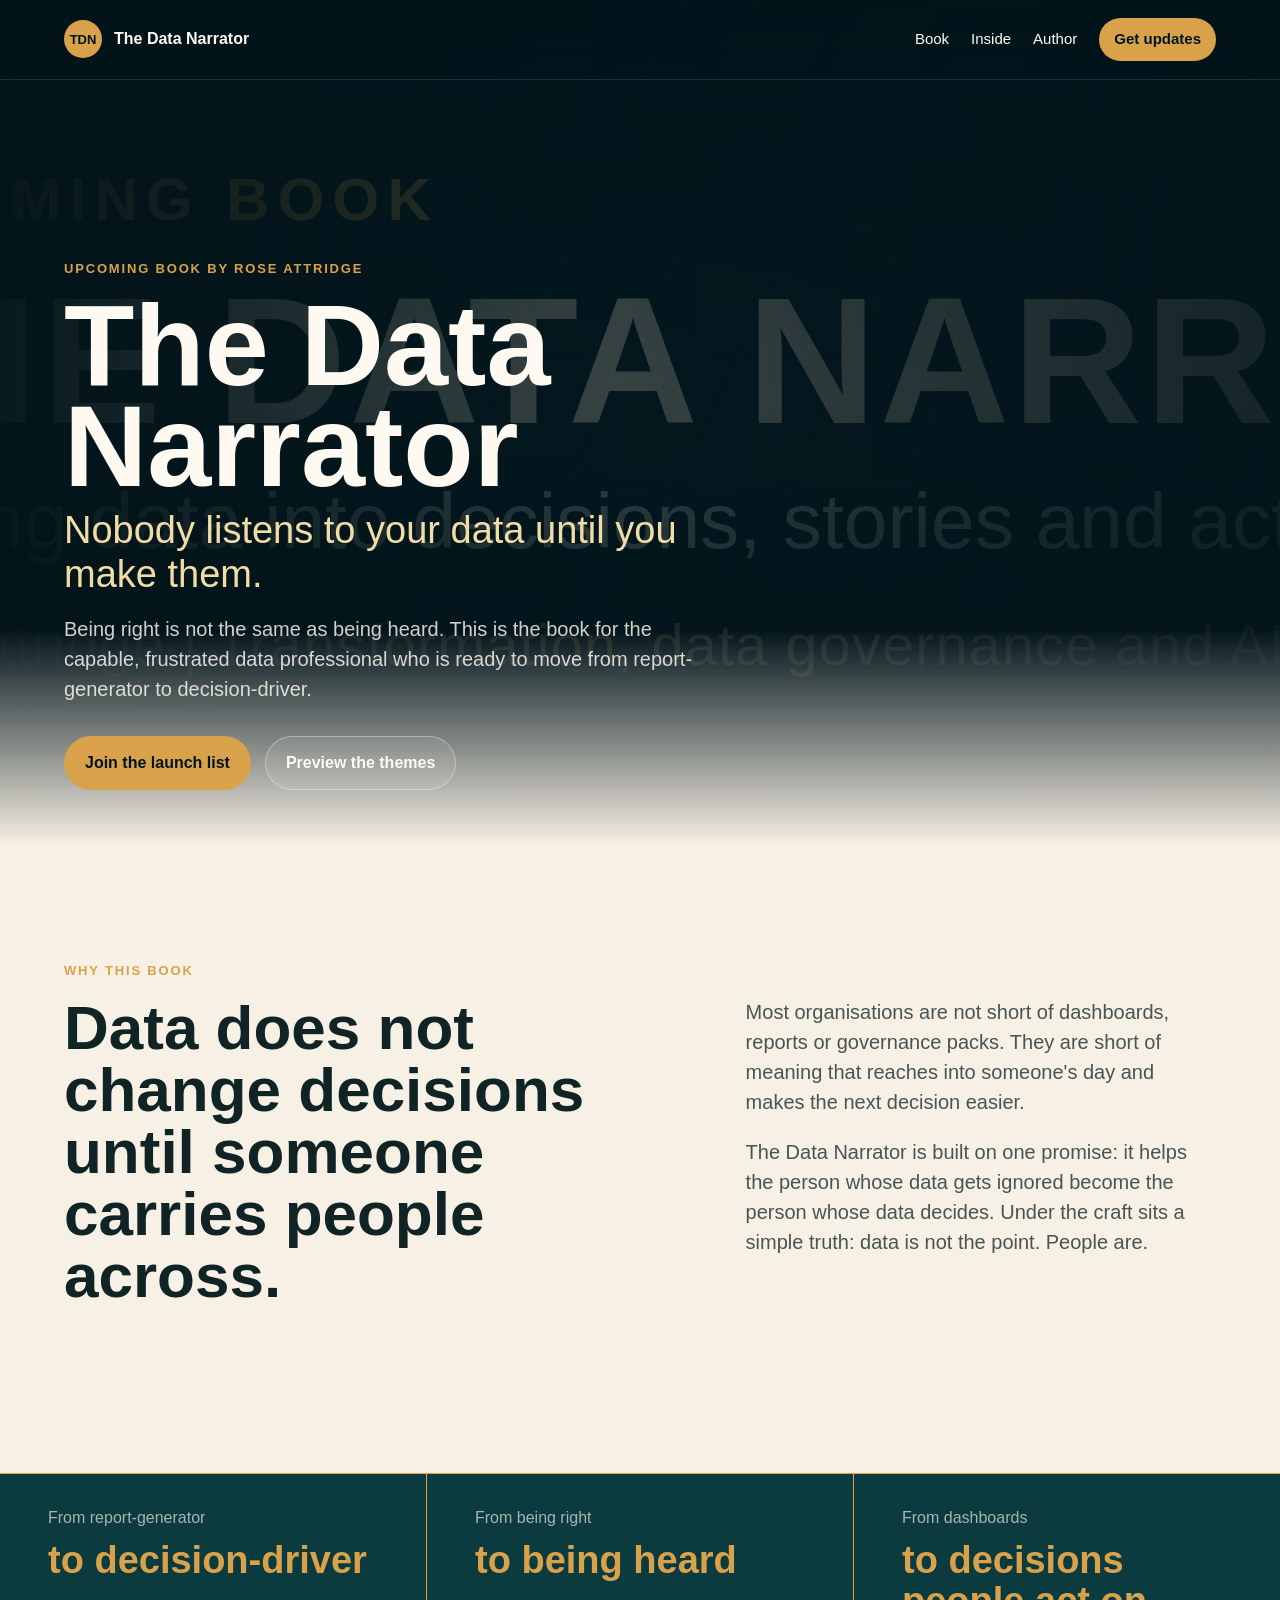
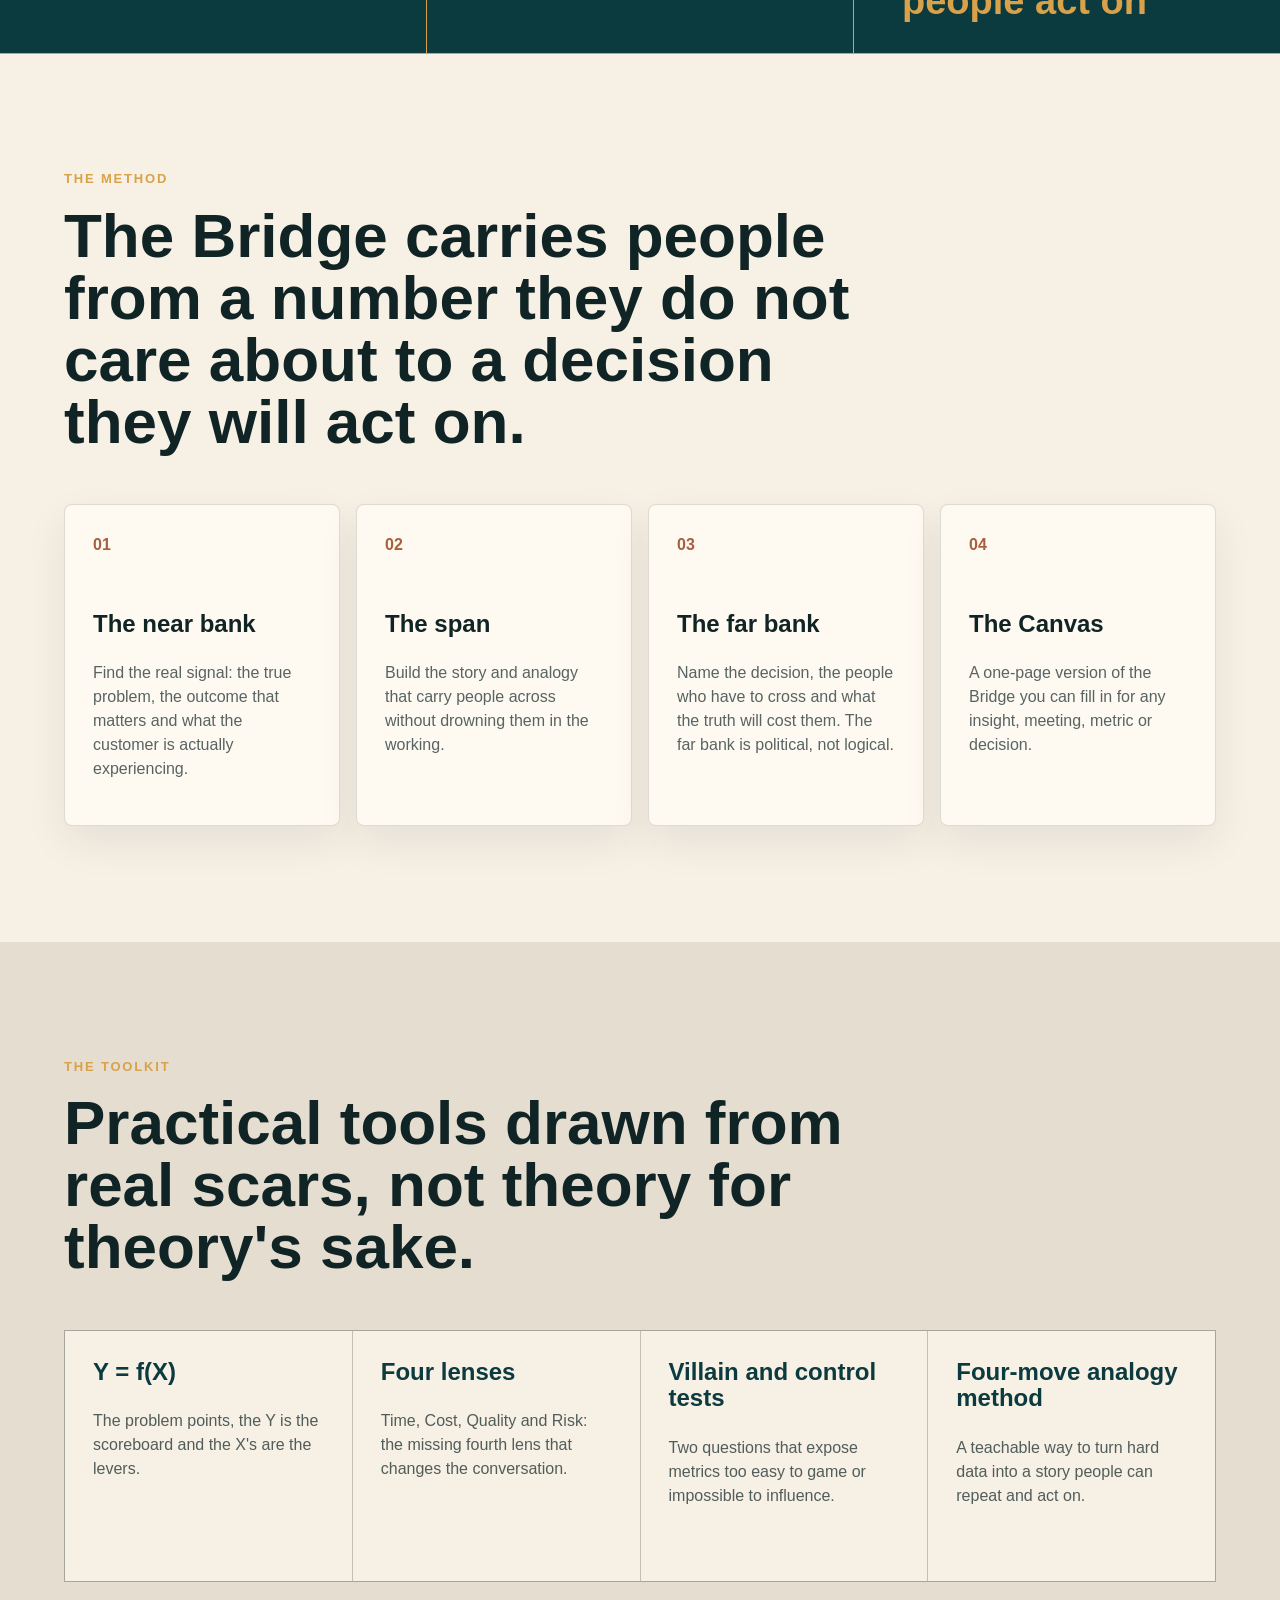
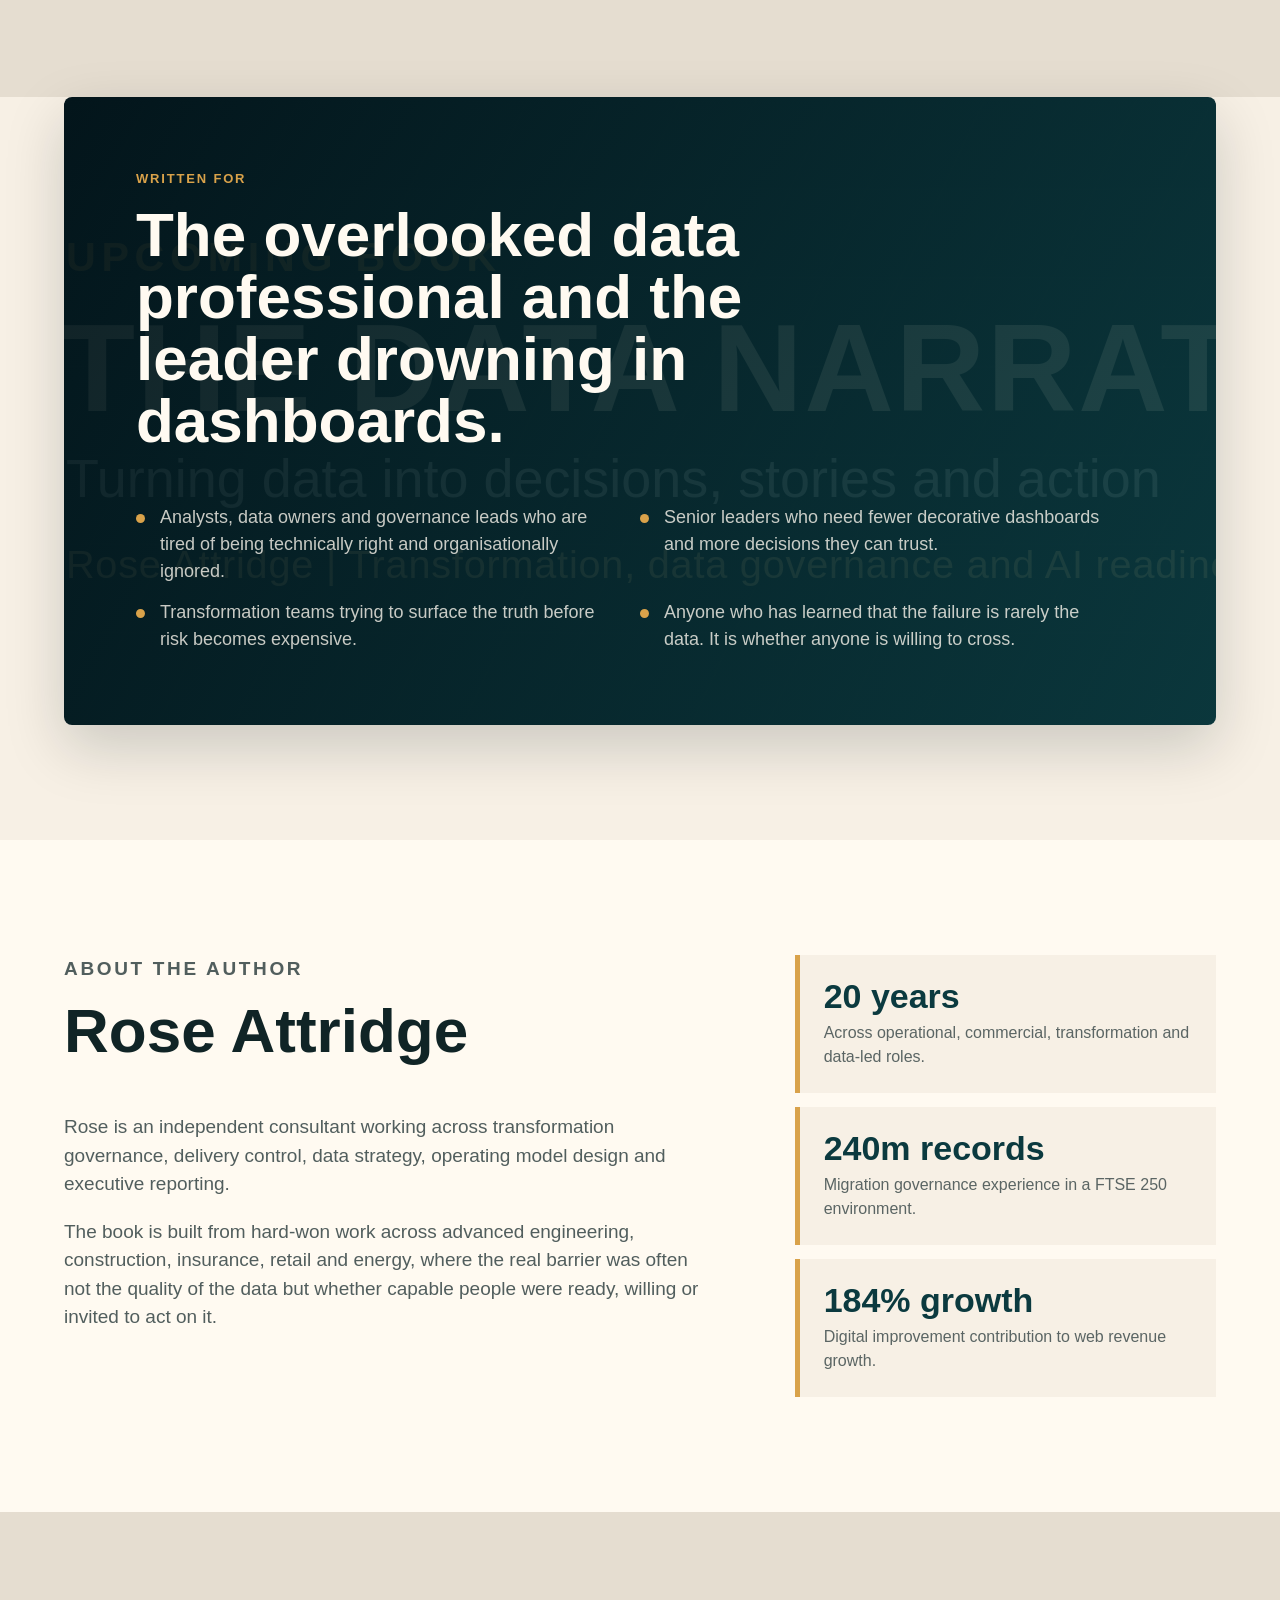
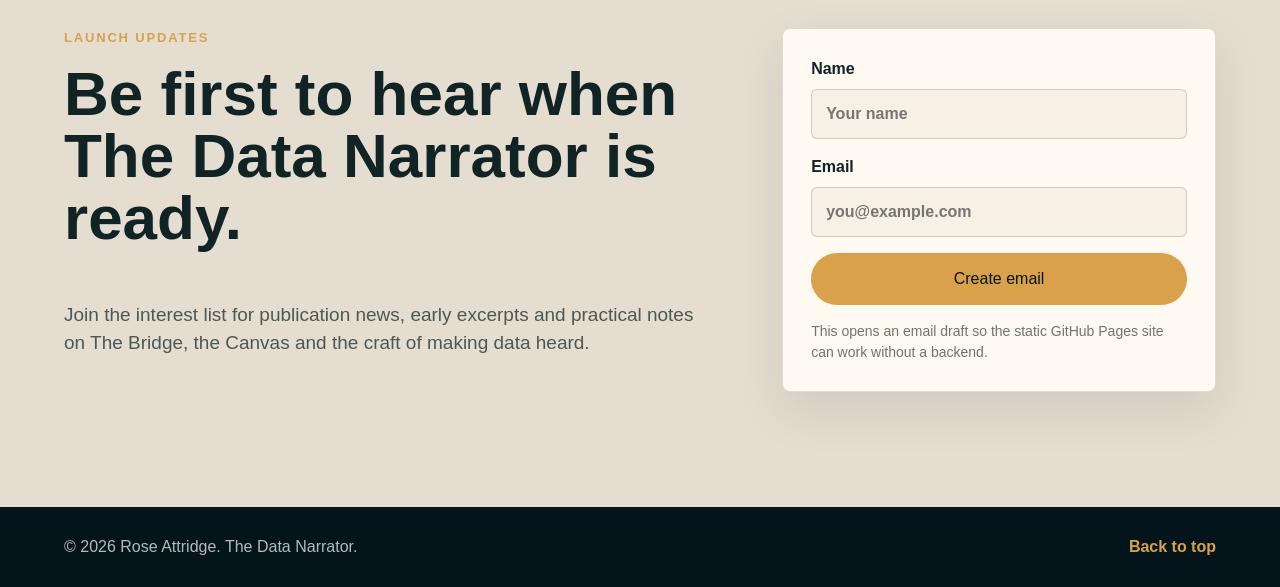
==== index.html @ 35a87490 "Update index.html" ====
<!doctype html>
<html lang="en">
  <head>
    <meta charset="utf-8" />
    <meta name="viewport" content="width=device-width, initial-scale=1" />
    <title>The Data Narrator | Rose Attridge</title>
    <meta
      name="description"
      content="The Data Narrator is the upcoming book from Rose Attridge for people whose data gets ignored and who are ready to become decision-drivers."
    />
    <meta property="og:title" content="The Data Narrator" />
    <meta
      property="og:description"
      content="Nobody listens to your data until you make them. Being right is not the same as being heard."
    />
    <meta property="og:image" content="assets/data-narrator-linkedin-banner.svg" />
    <meta property="og:type" content="website" />
    <link rel="icon" href="assets/favicon.svg" type="image/svg+xml" />
    <link rel="stylesheet" href="styles.css" />
  </head>
  <body>
    <header class="site-header" data-header>
      <a class="brand" href="#top" aria-label="The Data Narrator home">
        <span class="brand-mark" aria-hidden="true">TDN</span>
        <span>The Data Narrator</span>
      </a>
      <button class="nav-toggle" type="button" data-nav-toggle aria-label="Open menu" aria-expanded="false">
        <span></span>
        <span></span>
      </button>
      <nav class="site-nav" data-nav>
        <a href="#book">Book</a>
        <a href="#inside">Inside</a>
        <a href="#author">Author</a>
        <a class="nav-button" href="#updates">Get updates</a>
      </nav>
    </header>

    <main id="top">
      <section class="hero" aria-label="The Data Narrator">
        <div class="hero-media" aria-hidden="true">
          <img src="assets/data-narrator-linkedin-banner.svg" alt="" />
        </div>
        <div class="hero-content">
          <p class="eyebrow">Upcoming book by Rose Attridge</p>
          <h1>The Data Narrator</h1>
          <p class="hero-subtitle">Nobody listens to your data until you make them.</p>
          <p class="hero-copy">
            Being right is not the same as being heard. This is the book for the capable,
            frustrated data professional who is ready to move from report-generator to
            decision-driver.
          </p>
          <div class="hero-actions">
            <a class="button primary" href="#updates">Join the launch list</a>
            <a class="button secondary" href="#inside">Preview the themes</a>
          </div>
        </div>
      </section>

      <section class="intro" id="book">
        <div class="section-kicker">Why this book</div>
        <div class="intro-grid">
          <h2>Data does not change decisions until someone carries people across.</h2>
          <div class="intro-copy">
            <p>
              Most organisations are not short of dashboards, reports or governance packs. They
              are short of meaning that reaches into someone's day and makes the next decision
              easier.
            </p>
            <p>
              The Data Narrator is built on one promise: it helps the person whose data gets
              ignored become the person whose data decides. Under the craft sits a simple truth:
              data is not the point. People are.
            </p>
          </div>
        </div>
      </section>

      <section class="signal-band" aria-label="Core promise">
        <div>
          <span>From report-generator</span>
          <strong>to decision-driver</strong>
        </div>
        <div>
          <span>From being right</span>
          <strong>to being heard</strong>
        </div>
        <div>
          <span>From dashboards</span>
          <strong>to decisions people act on</strong>
        </div>
      </section>

      <section class="inside" id="inside">
        <div class="section-heading">
          <p class="section-kicker">The method</p>
          <h2>The Bridge carries people from a number they do not care about to a decision they will act on.</h2>
        </div>
        <div class="theme-grid">
          <article class="theme-card">
            <span class="theme-number">01</span>
            <h3>The near bank</h3>
            <p>
              Find the real signal: the true problem, the outcome that matters and what the
              customer is actually experiencing.
            </p>
          </article>
          <article class="theme-card">
            <span class="theme-number">02</span>
            <h3>The span</h3>
            <p>
              Build the story and analogy that carry people across without drowning them in the
              working.
            </p>
          </article>
          <article class="theme-card">
            <span class="theme-number">03</span>
            <h3>The far bank</h3>
            <p>
              Name the decision, the people who have to cross and what the truth will cost them.
              The far bank is political, not logical.
            </p>
          </article>
          <article class="theme-card">
            <span class="theme-number">04</span>
            <h3>The Canvas</h3>
            <p>
              A one-page version of the Bridge you can fill in for any insight, meeting, metric
              or decision.
            </p>
          </article>
        </div>
      </section>

      <section class="toolkit" aria-label="The Data Narrator toolkit">
        <div class="section-heading">
          <p class="section-kicker">The toolkit</p>
          <h2>Practical tools drawn from real scars, not theory for theory's sake.</h2>
        </div>
        <div class="toolkit-grid">
          <article>
            <h3>Y = f(X)</h3>
            <p>The problem points, the Y is the scoreboard and the X's are the levers.</p>
          </article>
          <article>
            <h3>Four lenses</h3>
            <p>Time, Cost, Quality and Risk: the missing fourth lens that changes the conversation.</p>
          </article>
          <article>
            <h3>Villain and control tests</h3>
            <p>Two questions that expose metrics too easy to game or impossible to influence.</p>
          </article>
          <article>
            <h3>Four-move analogy method</h3>
            <p>A teachable way to turn hard data into a story people can repeat and act on.</p>
          </article>
        </div>
      </section>

      <section class="audience">
        <div class="audience-panel">
          <p class="section-kicker">Written for</p>
          <h2>The overlooked data professional and the leader drowning in dashboards.</h2>
          <ul>
            <li>Analysts, data owners and governance leads who are tired of being technically right and organisationally ignored.</li>
            <li>Senior leaders who need fewer decorative dashboards and more decisions they can trust.</li>
            <li>Transformation teams trying to surface the truth before risk becomes expensive.</li>
            <li>Anyone who has learned that the failure is rarely the data. It is whether anyone is willing to cross.</li>
          </ul>
        </div>
      </section>

      <section class="author" id="author">
        <div class="author-card">
          <div class="author-copy">
            <p class="section-kicker">About the author</p>
            <h2>Rose Attridge</h2>
            <p>
              Rose is an independent consultant working across transformation governance, delivery
              control, data strategy, operating model design and executive reporting.
            </p>
            <p>
              The book is built from hard-won work across advanced engineering, construction,
              insurance, retail and energy, where the real barrier was often not the quality of
              the data but whether capable people were ready, willing or invited to act on it.
            </p>
          </div>
          <dl class="author-proof">
            <div>
              <dt>20 years</dt>
              <dd>Across operational, commercial, transformation and data-led roles.</dd>
            </div>
            <div>
              <dt>240m records</dt>
              <dd>Migration governance experience in a FTSE 250 environment.</dd>
            </div>
            <div>
              <dt>184% growth</dt>
              <dd>Digital improvement contribution to web revenue growth.</dd>
            </div>
          </dl>
        </div>
      </section>

      <section class="updates" id="updates">
        <div class="updates-copy">
          <p class="section-kicker">Launch updates</p>
          <h2>Be first to hear when The Data Narrator is ready.</h2>
          <p>
            Join the interest list for publication news, early excerpts and practical notes on
            The Bridge, the Canvas and the craft of making data heard.
          </p>
        </div>
        <form class="signup-form" data-signup-form>
          <label>
            <span>Name</span>
            <input name="name" type="text" autocomplete="name" placeholder="Your name" />
          </label>
          <label>
            <span>Email</span>
            <input name="email" type="email" autocomplete="email" placeholder="you@example.com" required />
          </label>
          <button class="button primary" type="submit">Create email</button>
          <p class="form-note" data-form-note>
            This opens an email draft so the static GitHub Pages site can work without a backend.
          </p>
        </form>
      </section>
    </main>

    <footer class="site-footer">
      <p>&copy; 2026 Rose Attridge. The Data Narrator.</p>
      <a href="#top">Back to top</a>
    </footer>

    <script src="script.js"></script>
  </body>
</html>
---- styles.css ----
:root {
  --ink: #102426;
  --deep: #03151b;
  --teal: #0b3a3f;
  --green: #4a6f60;
  --gold: #d9a24a;
  --copper: #a85f3e;
  --paper: #f7f0e5;
  --cream: #fffaf1;
  --mist: #d7e1dc;
  --line: rgba(16, 36, 38, 0.14);
  --shadow: 0 22px 60px rgba(3, 21, 27, 0.18);
}

* {
  box-sizing: border-box;
}

html {
  scroll-behavior: smooth;
}

body {
  margin: 0;
  color: var(--ink);
  background: var(--paper);
  font-family: Inter, Avenir Next, Helvetica Neue, Arial, sans-serif;
  line-height: 1.5;
}

img {
  display: block;
  max-width: 100%;
}

a {
  color: inherit;
}

.site-header {
  position: fixed;
  z-index: 10;
  top: 0;
  left: 0;
  right: 0;
  display: flex;
  align-items: center;
  justify-content: space-between;
  gap: 24px;
  padding: 18px clamp(20px, 5vw, 64px);
  color: var(--cream);
  background: rgba(3, 21, 27, 0.82);
  border-bottom: 1px solid rgba(255, 250, 241, 0.12);
  backdrop-filter: blur(16px);
}

.brand {
  display: inline-flex;
  align-items: center;
  gap: 12px;
  font-weight: 800;
  text-decoration: none;
  letter-spacing: 0;
}

.brand-mark {
  display: grid;
  width: 38px;
  height: 38px;
  place-items: center;
  color: var(--deep);
  background: var(--gold);
  border-radius: 50%;
  font-size: 13px;
  font-weight: 900;
}

.site-nav {
  display: flex;
  align-items: center;
  gap: 22px;
  font-size: 15px;
}

.site-nav a {
  text-decoration: none;
}

.nav-button {
  padding: 10px 15px;
  color: var(--deep);
  background: var(--gold);
  border-radius: 999px;
  font-weight: 800;
}

.nav-toggle {
  display: none;
  width: 44px;
  height: 44px;
  padding: 0;
  border: 1px solid rgba(255, 250, 241, 0.24);
  border-radius: 50%;
  background: transparent;
}

.nav-toggle span {
  display: block;
  width: 18px;
  height: 2px;
  margin: 5px auto;
  background: var(--cream);
}

.hero {
  position: relative;
  min-height: 94vh;
  display: grid;
  align-items: end;
  overflow: hidden;
  color: var(--cream);
  background: var(--deep);
  padding: 150px clamp(20px, 5vw, 72px) 56px;
}

.hero::after {
  content: "";
  position: absolute;
  inset: auto 0 0;
  height: 24vh;
  background: linear-gradient(to bottom, rgba(3, 21, 27, 0), var(--paper));
  pointer-events: none;
}

.hero-media {
  position: absolute;
  inset: 0;
}

.hero-media img {
  width: 100%;
  height: 100%;
  object-fit: cover;
  opacity: 0.54;
  transform: scale(1.08);
}

.hero-media::after {
  content: "";
  position: absolute;
  inset: 0;
  background:
    linear-gradient(90deg, rgba(3, 21, 27, 0.95), rgba(3, 21, 27, 0.58) 48%, rgba(3, 21, 27, 0.84)),
    linear-gradient(0deg, rgba(3, 21, 27, 0.82), rgba(3, 21, 27, 0.04) 52%);
}

.hero-content {
  position: relative;
  z-index: 1;
  width: min(760px, 100%);
}

.eyebrow,
.section-kicker {
  margin: 0 0 16px;
  color: var(--gold);
  font-size: 13px;
  font-weight: 900;
  letter-spacing: 0.14em;
  text-transform: uppercase;
}

h1,
h2,
h3,
p {
  margin-top: 0;
}

h1 {
  margin-bottom: 12px;
  font-size: clamp(58px, 9vw, 122px);
  line-height: 0.88;
  letter-spacing: 0;
}

h2 {
  font-size: clamp(32px, 5vw, 62px);
  line-height: 1;
  letter-spacing: 0;
}

h3 {
  font-size: 24px;
  line-height: 1.1;
}

.hero-subtitle {
  max-width: 690px;
  margin-bottom: 18px;
  color: #f2dca6;
  font-size: clamp(24px, 3vw, 38px);
  line-height: 1.14;
}

.hero-copy {
  max-width: 660px;
  color: rgba(255, 250, 241, 0.82);
  font-size: 20px;
}

.hero-actions {
  display: flex;
  flex-wrap: wrap;
  gap: 14px;
  margin-top: 32px;
}

.button {
  display: inline-flex;
  align-items: center;
  justify-content: center;
  min-height: 50px;
  padding: 14px 20px;
  border: 1px solid transparent;
  border-radius: 999px;
  font-weight: 900;
  text-decoration: none;
  cursor: pointer;
}

.button.primary {
  color: var(--deep);
  background: var(--gold);
}

.button.secondary {
  color: var(--cream);
  border-color: rgba(255, 250, 241, 0.38);
  background: rgba(255, 250, 241, 0.08);
}

.intro,
.inside,
.toolkit,
.author,
.updates {
  padding: clamp(72px, 9vw, 128px) clamp(20px, 5vw, 72px);
}

.intro-grid {
  display: grid;
  grid-template-columns: minmax(0, 0.9fr) minmax(280px, 0.7fr);
  gap: clamp(32px, 6vw, 82px);
  align-items: start;
}

.intro-copy {
  color: rgba(16, 36, 38, 0.76);
  font-size: 20px;
}

.signal-band {
  display: grid;
  grid-template-columns: repeat(3, 1fr);
  gap: 1px;
  background: var(--gold);
  border-block: 1px solid rgba(217, 162, 74, 0.6);
}

.signal-band div {
  min-height: 170px;
  padding: 32px clamp(20px, 4vw, 48px);
  background: var(--teal);
  color: var(--cream);
}

.signal-band span,
.signal-band strong {
  display: block;
}

.signal-band span {
  color: rgba(255, 250, 241, 0.64);
}

.signal-band strong {
  margin-top: 10px;
  color: var(--gold);
  font-size: clamp(24px, 3vw, 38px);
  line-height: 1.06;
}

.section-heading {
  max-width: 790px;
  margin-bottom: 42px;
}

.theme-grid {
  display: grid;
  grid-template-columns: repeat(4, minmax(0, 1fr));
  gap: 16px;
}

.theme-card {
  min-height: 300px;
  padding: 28px;
  background: var(--cream);
  border: 1px solid var(--line);
  border-radius: 8px;
  box-shadow: 0 16px 40px rgba(16, 36, 38, 0.08);
}

.theme-number {
  display: inline-block;
  margin-bottom: 54px;
  color: var(--copper);
  font-weight: 900;
}

.theme-card p {
  color: rgba(16, 36, 38, 0.7);
}

.toolkit {
  background: #e5ddd0;
}

.toolkit-grid {
  display: grid;
  grid-template-columns: repeat(4, minmax(0, 1fr));
  gap: 1px;
  background: rgba(16, 36, 38, 0.16);
  border: 1px solid rgba(16, 36, 38, 0.16);
}

.toolkit-grid article {
  min-height: 250px;
  padding: 28px;
  background: var(--paper);
}

.toolkit-grid h3 {
  color: var(--teal);
}

.toolkit-grid p {
  color: rgba(16, 36, 38, 0.72);
}

.audience {
  padding: 0 clamp(20px, 5vw, 72px) clamp(72px, 9vw, 128px);
}

.audience-panel {
  padding: clamp(34px, 6vw, 72px);
  color: var(--cream);
  background:
    linear-gradient(120deg, rgba(3, 21, 27, 0.94), rgba(11, 58, 63, 0.9)),
    url("assets/data-narrator-linkedin-banner.svg") center / cover;
  border-radius: 8px;
  box-shadow: var(--shadow);
}

.audience-panel h2 {
  max-width: 780px;
}

.audience-panel ul {
  display: grid;
  grid-template-columns: repeat(2, minmax(0, 1fr));
  gap: 14px 28px;
  max-width: 980px;
  margin: 34px 0 0;
  padding: 0;
  list-style: none;
}

.audience-panel li {
  position: relative;
  padding-left: 24px;
  color: rgba(255, 250, 241, 0.78);
  font-size: 18px;
}

.audience-panel li::before {
  content: "";
  position: absolute;
  top: 10px;
  left: 0;
  width: 9px;
  height: 9px;
  background: var(--gold);
  border-radius: 50%;
}

.author {
  background: var(--cream);
}

.author-card {
  display: grid;
  grid-template-columns: minmax(0, 0.9fr) minmax(280px, 0.58fr);
  gap: clamp(34px, 6vw, 80px);
  align-items: start;
}

.author-copy {
  max-width: 760px;
}

.author-copy p {
  color: rgba(16, 36, 38, 0.73);
  font-size: 19px;
}

.author-proof {
  display: grid;
  gap: 14px;
  margin: 0;
}

.author-proof div {
  padding: 24px;
  background: var(--paper);
  border-left: 5px solid var(--gold);
}

.author-proof dt {
  color: var(--teal);
  font-size: 34px;
  font-weight: 900;
  line-height: 1;
}

.author-proof dd {
  margin: 8px 0 0;
  color: rgba(16, 36, 38, 0.68);
}

.updates {
  display: grid;
  grid-template-columns: minmax(0, 0.74fr) minmax(320px, 0.5fr);
  gap: clamp(32px, 6vw, 76px);
  align-items: start;
  background: #e5ddd0;
}

.updates-copy p:not(.section-kicker) {
  max-width: 650px;
  color: rgba(16, 36, 38, 0.72);
  font-size: 19px;
}

.signup-form {
  display: grid;
  gap: 16px;
  padding: 28px;
  background: var(--cream);
  border: 1px solid var(--line);
  border-radius: 8px;
  box-shadow: 0 18px 48px rgba(16, 36, 38, 0.1);
}

.signup-form label {
  display: grid;
  gap: 8px;
  font-weight: 800;
}

.signup-form input {
  width: 100%;
  min-height: 50px;
  padding: 12px 14px;
  color: var(--ink);
  background: var(--paper);
  border: 1px solid rgba(16, 36, 38, 0.18);
  border-radius: 6px;
  font: inherit;
}

.signup-form .button {
  width: 100%;
  border: 0;
  font: inherit;
}

.form-note {
  margin: 0;
  color: rgba(16, 36, 38, 0.62);
  font-size: 14px;
}

.site-footer {
  display: flex;
  justify-content: space-between;
  gap: 20px;
  padding: 28px clamp(20px, 5vw, 72px);
  color: rgba(255, 250, 241, 0.72);
  background: var(--deep);
}

.site-footer p {
  margin: 0;
}

.site-footer a {
  color: var(--gold);
  text-decoration: none;
  font-weight: 800;
}

@media (max-width: 980px) {
  .intro-grid,
  .author-card,
  .updates {
    grid-template-columns: 1fr;
  }

  .theme-grid,
  .toolkit-grid,
  .signal-band {
    grid-template-columns: repeat(2, minmax(0, 1fr));
  }
}

@media (max-width: 720px) {
  .site-header {
    padding: 14px 18px;
  }

  .nav-toggle {
    display: block;
  }

  .site-nav {
    position: absolute;
    top: 100%;
    left: 0;
    right: 0;
    display: none;
    flex-direction: column;
    align-items: stretch;
    gap: 0;
    padding: 12px 18px 18px;
    background: rgba(3, 21, 27, 0.96);
  }

  .site-nav.is-open {
    display: flex;
  }

  .site-nav a {
    padding: 14px 0;
  }

  .nav-button {
    display: inline-flex;
    justify-content: center;
    margin-top: 8px;
    padding: 12px 16px;
  }

  .hero {
    min-height: 92vh;
    padding-top: 122px;
  }

  .hero-copy,
  .intro-copy,
  .author-copy p,
  .updates-copy p:not(.section-kicker) {
    font-size: 17px;
  }

  .theme-grid,
  .toolkit-grid,
  .signal-band,
  .audience-panel ul {
    grid-template-columns: 1fr;
  }

  .theme-card {
    min-height: auto;
  }

  .theme-number {
    margin-bottom: 34px;
  }

  .site-footer {
    flex-direction: column;
  }
}
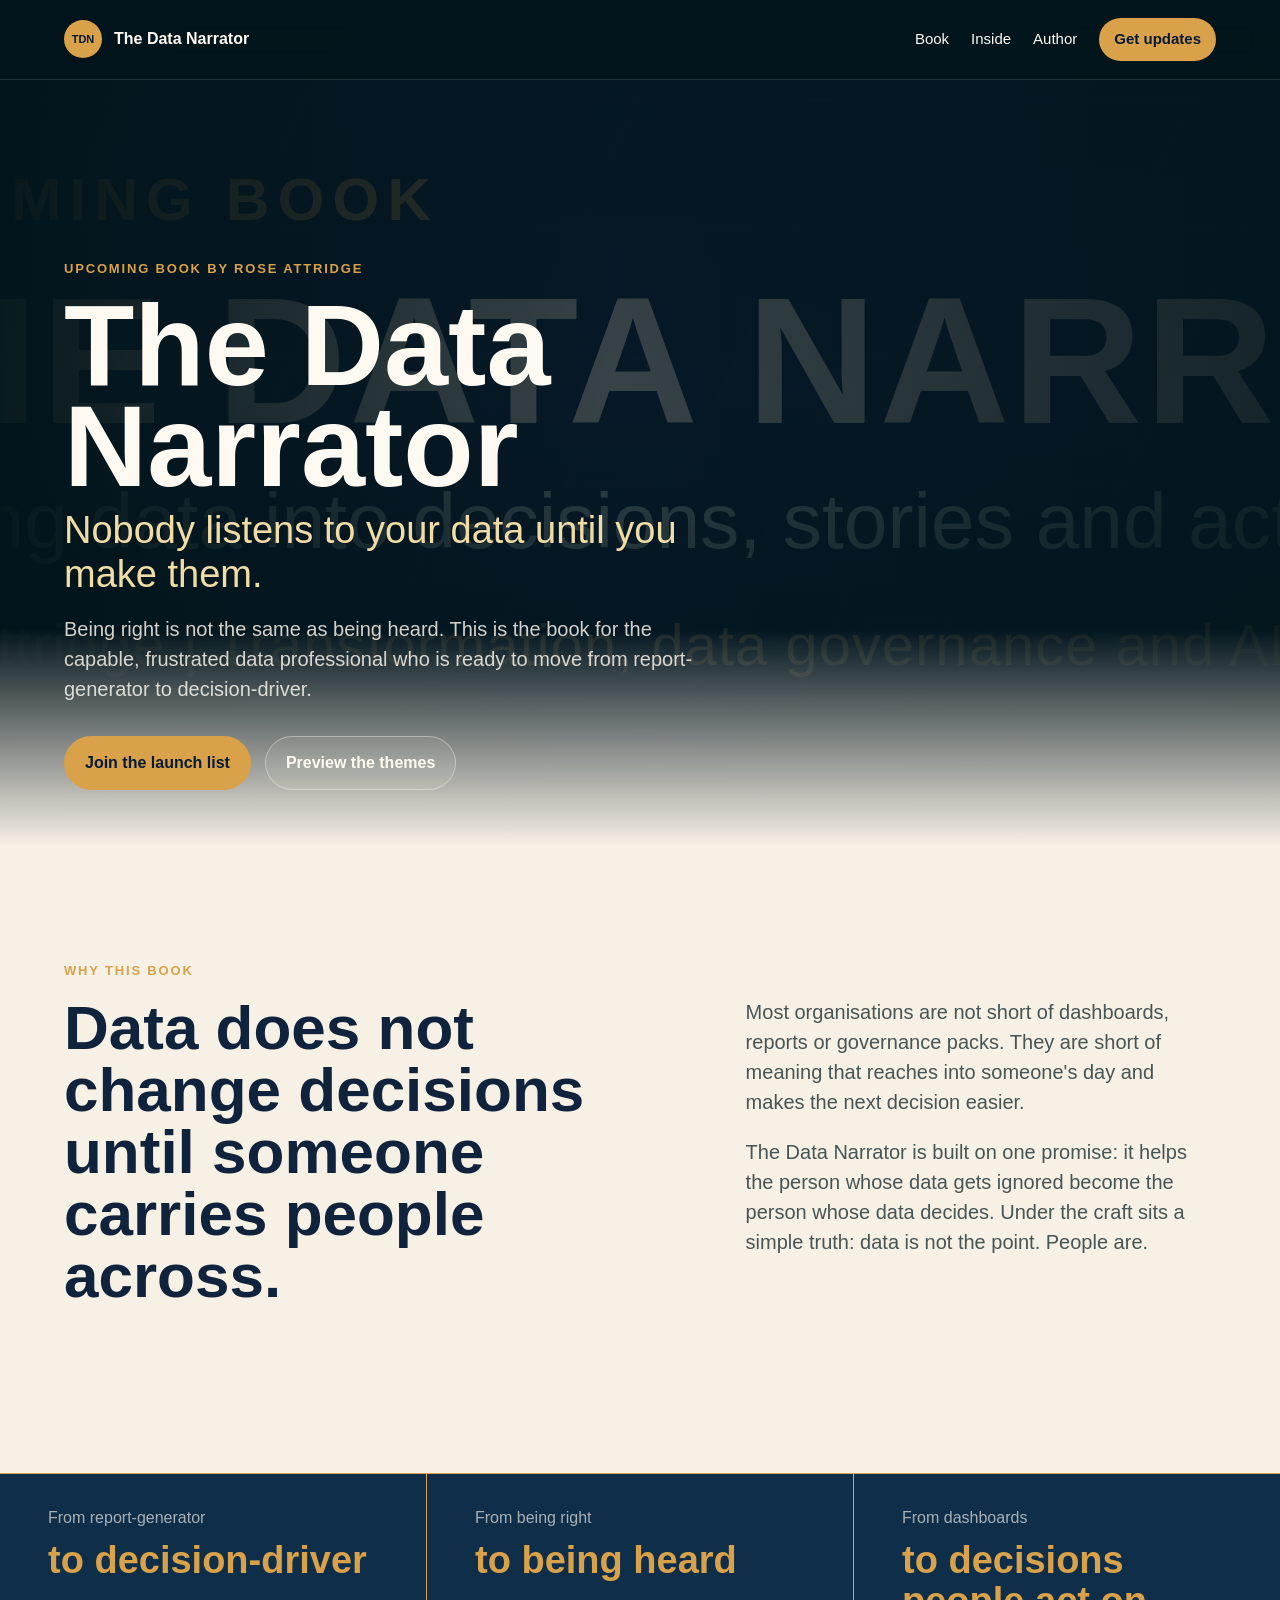
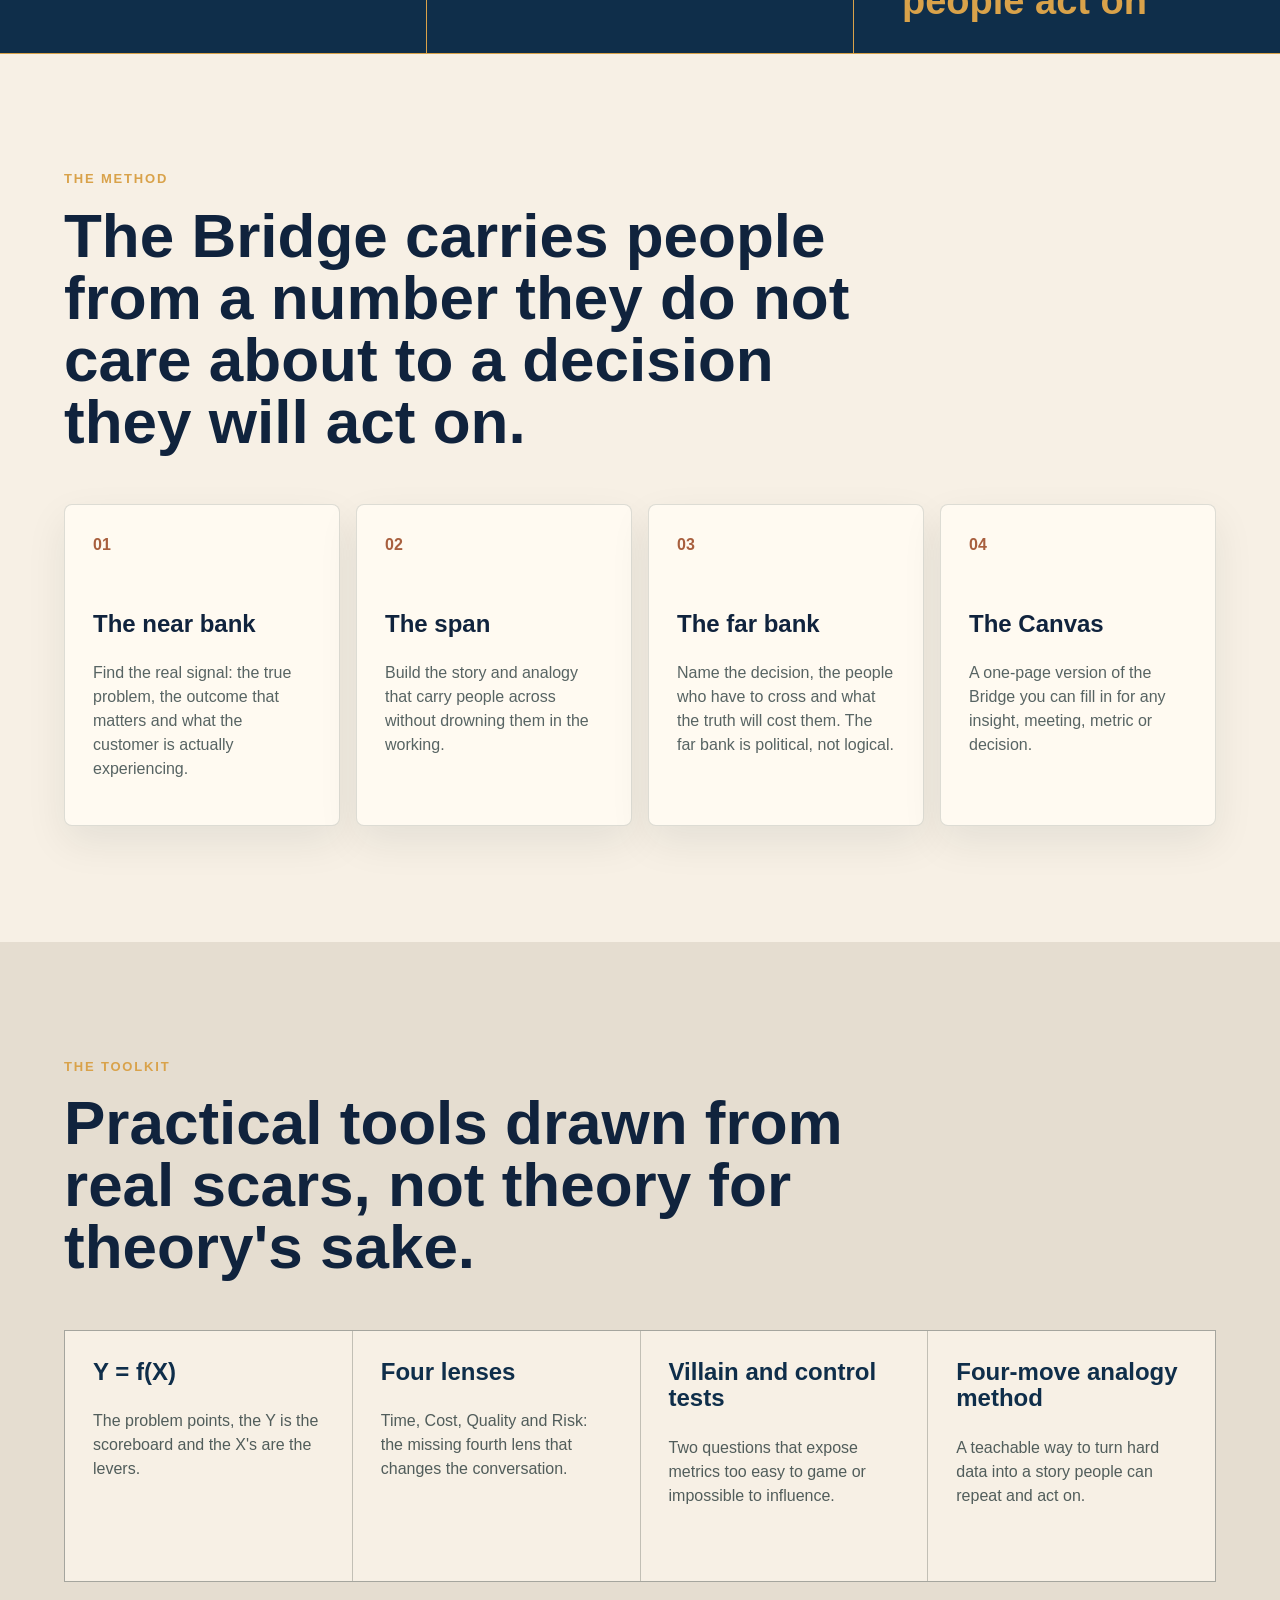
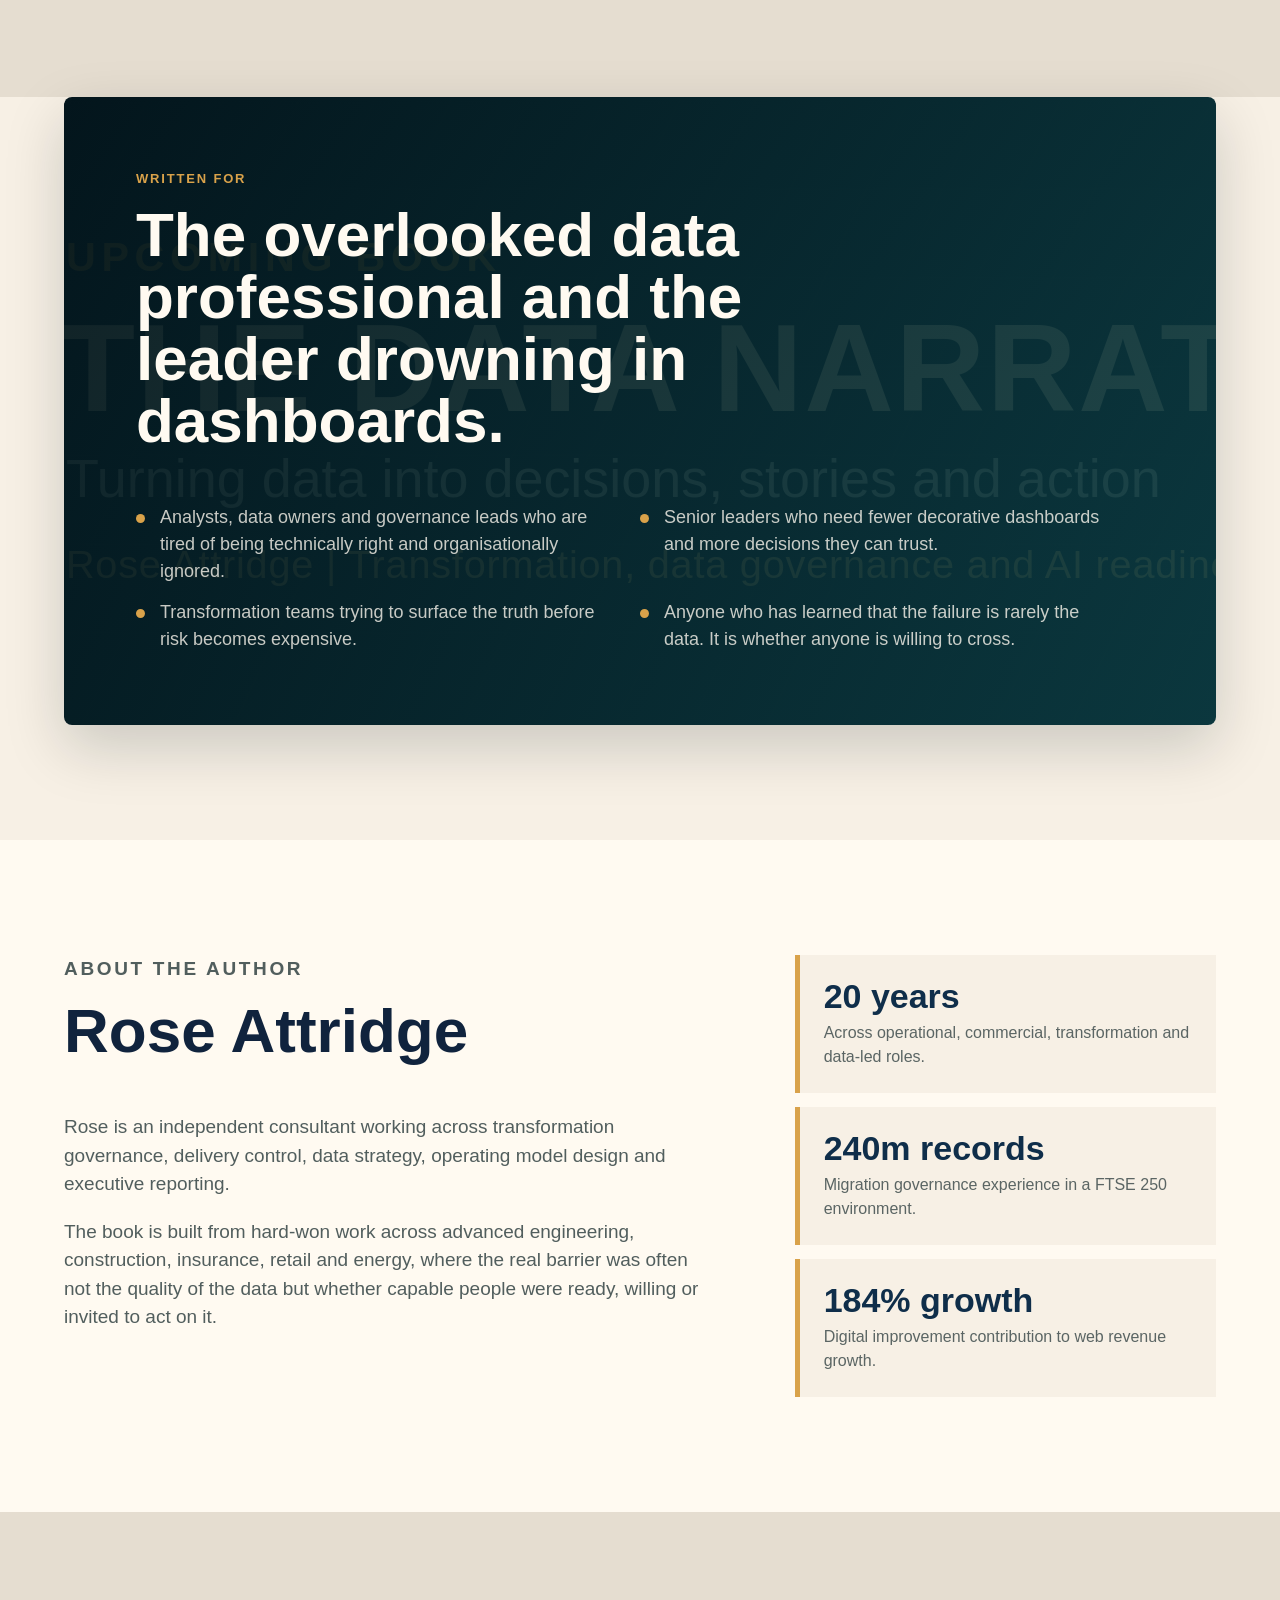
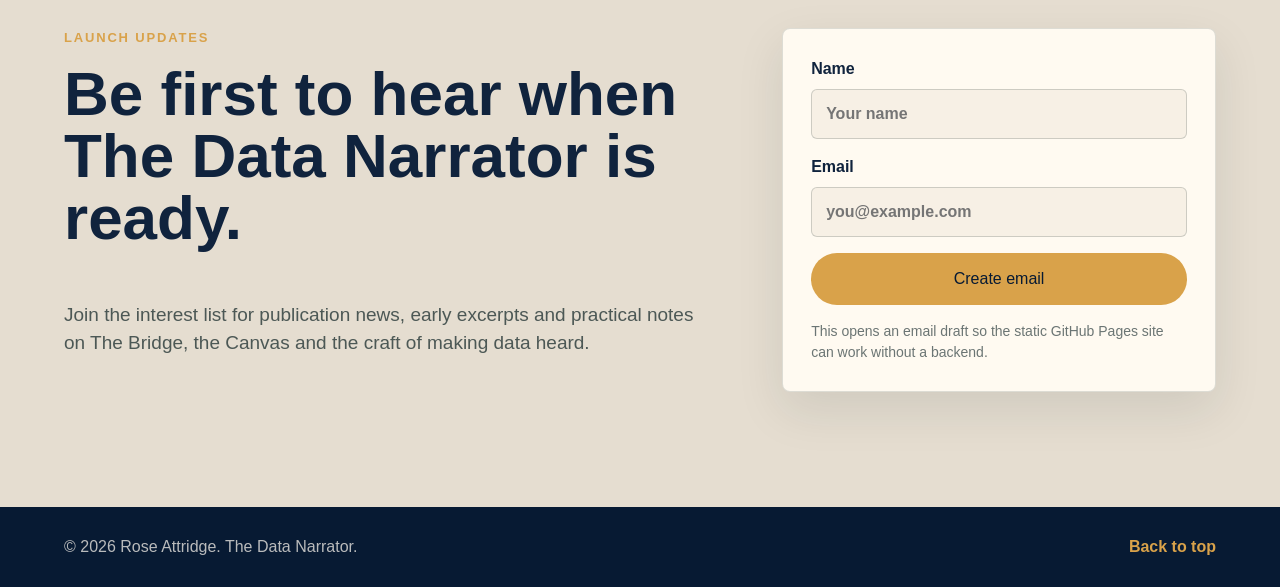
==== commit 96f6f3d2: "Update index.html" ====
--- a/index.html
+++ b/index.html
@@ -16,7 +16,7 @@
     <meta property="og:image" content="assets/data-narrator-linkedin-banner.svg" />
     <meta property="og:type" content="website" />
     <link rel="icon" href="assets/favicon.svg" type="image/svg+xml" />
-    <link rel="stylesheet" href="styles.css" />
+    <link rel="stylesheet" href="styles.css?v=tdn-navy" />
   </head>
   <body>
     <header class="site-header" data-header>
--- a/styles.css
+++ b/styles.css
@@ -1,8 +1,8 @@
 :root {
-  --ink: #102426;
-  --deep: #03151b;
-  --teal: #0b3a3f;
-  --green: #4a6f60;
+  --ink: #10233d;
+  --deep: #071a33;
+  --teal: #0f2e4a;
+  --green: #425f72;
   --gold: #d9a24a;
   --copper: #a85f3e;
   --paper: #f7f0e5;
@@ -71,7 +71,7 @@
   color: var(--deep);
   background: var(--gold);
   border-radius: 50%;
-  font-size: 13px;
+  font-size: 11px;
   font-weight: 900;
 }
 
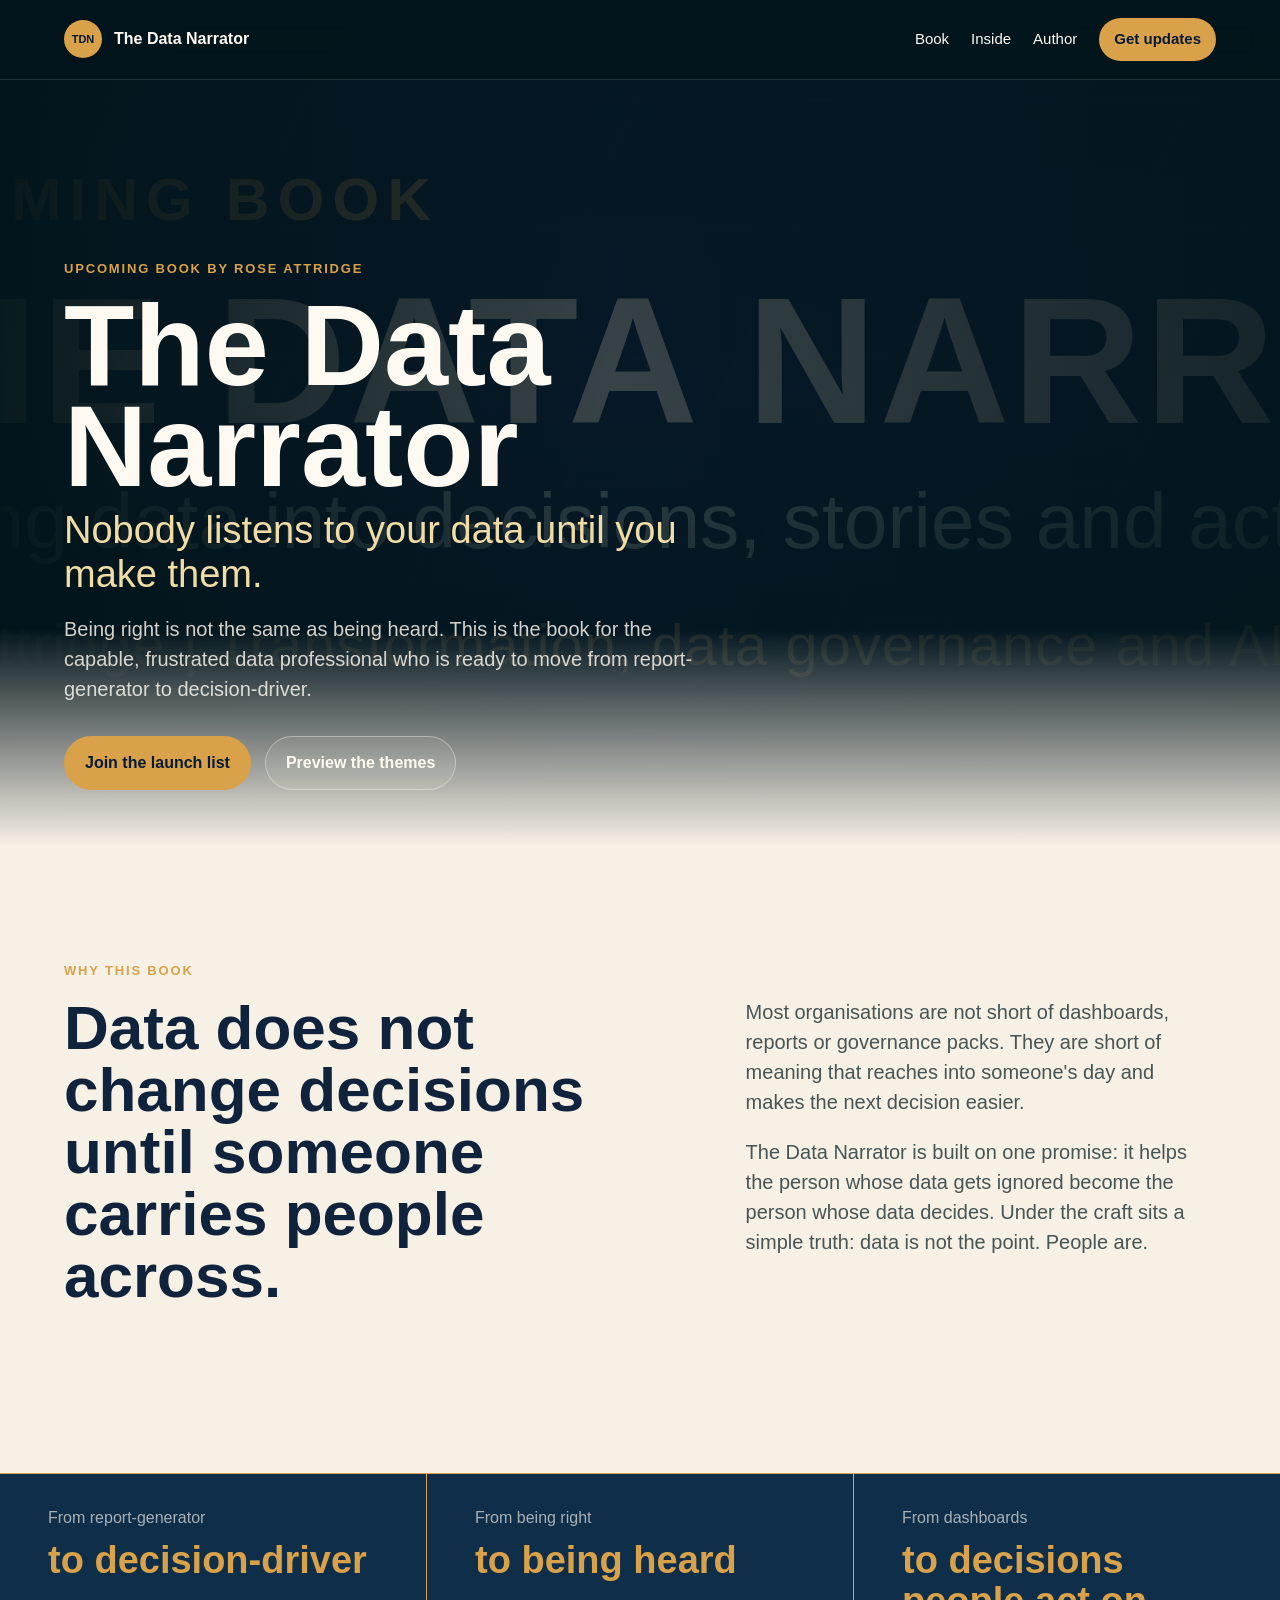
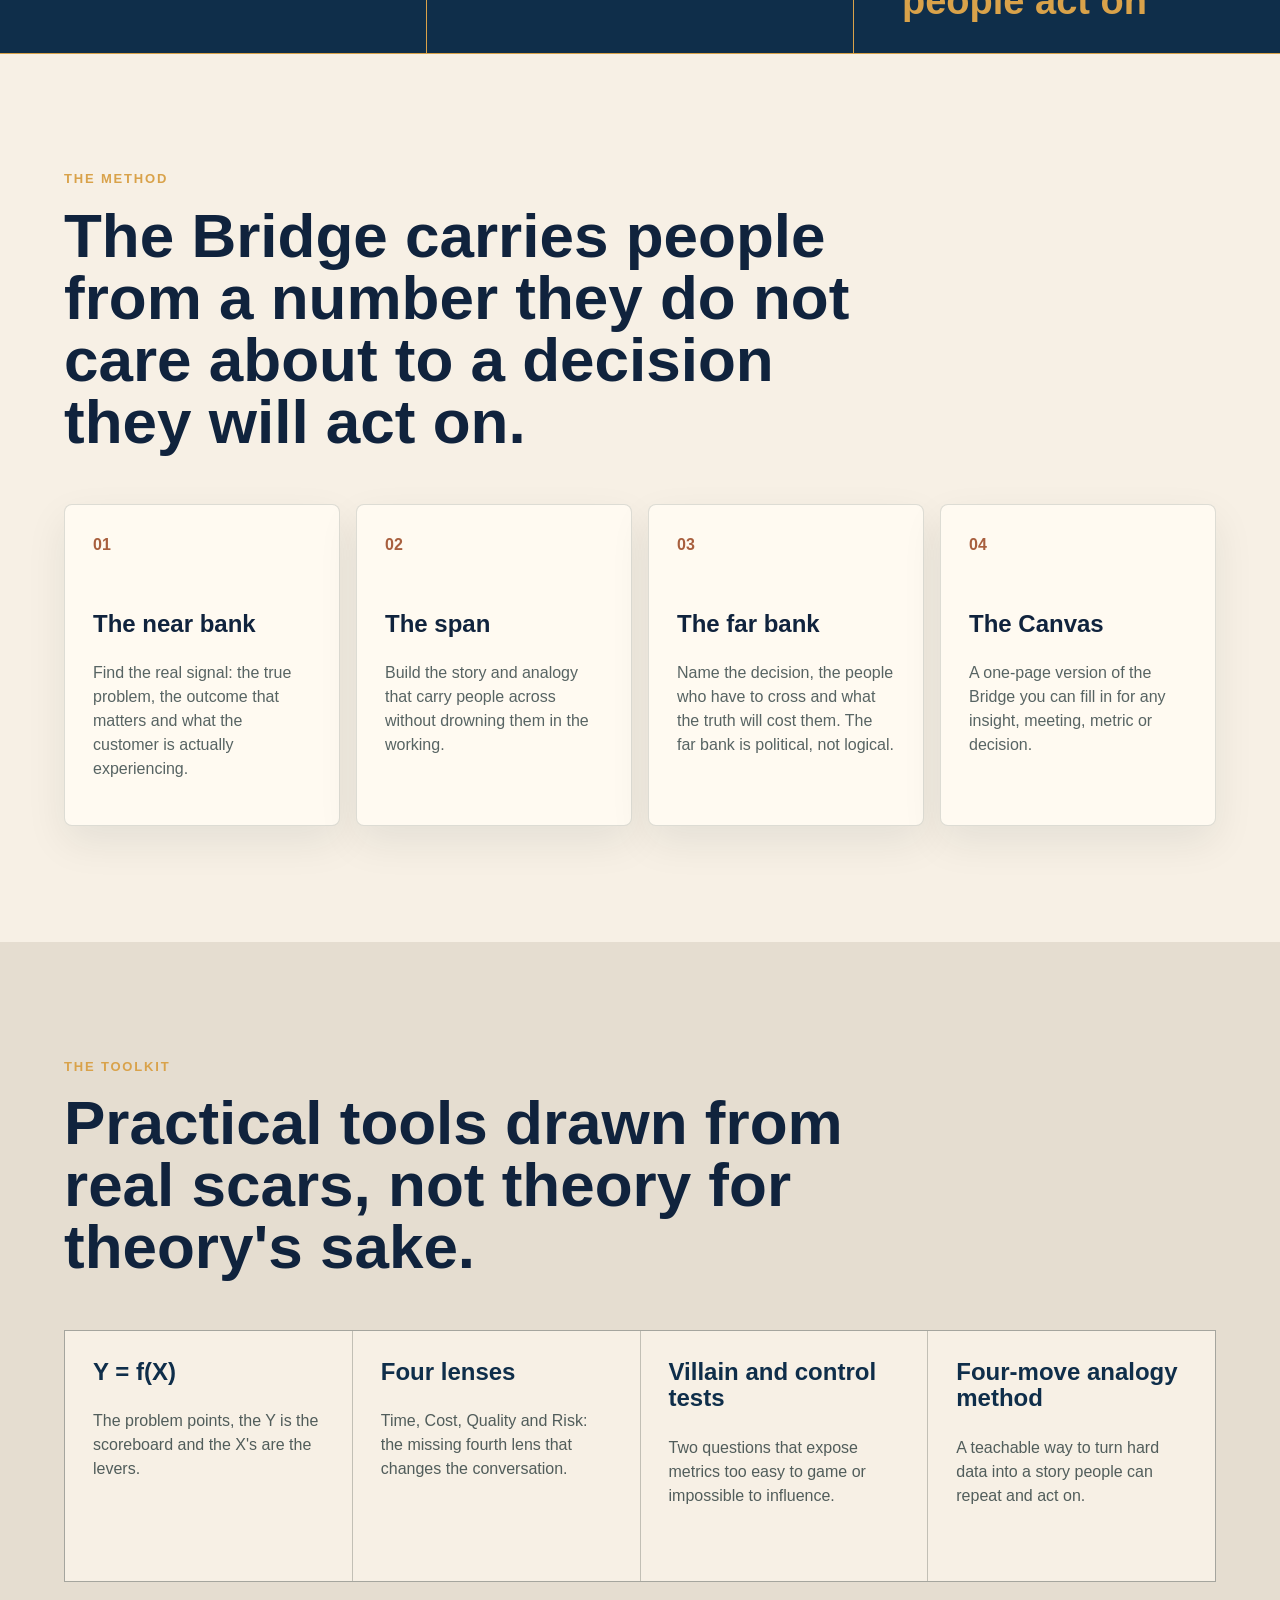
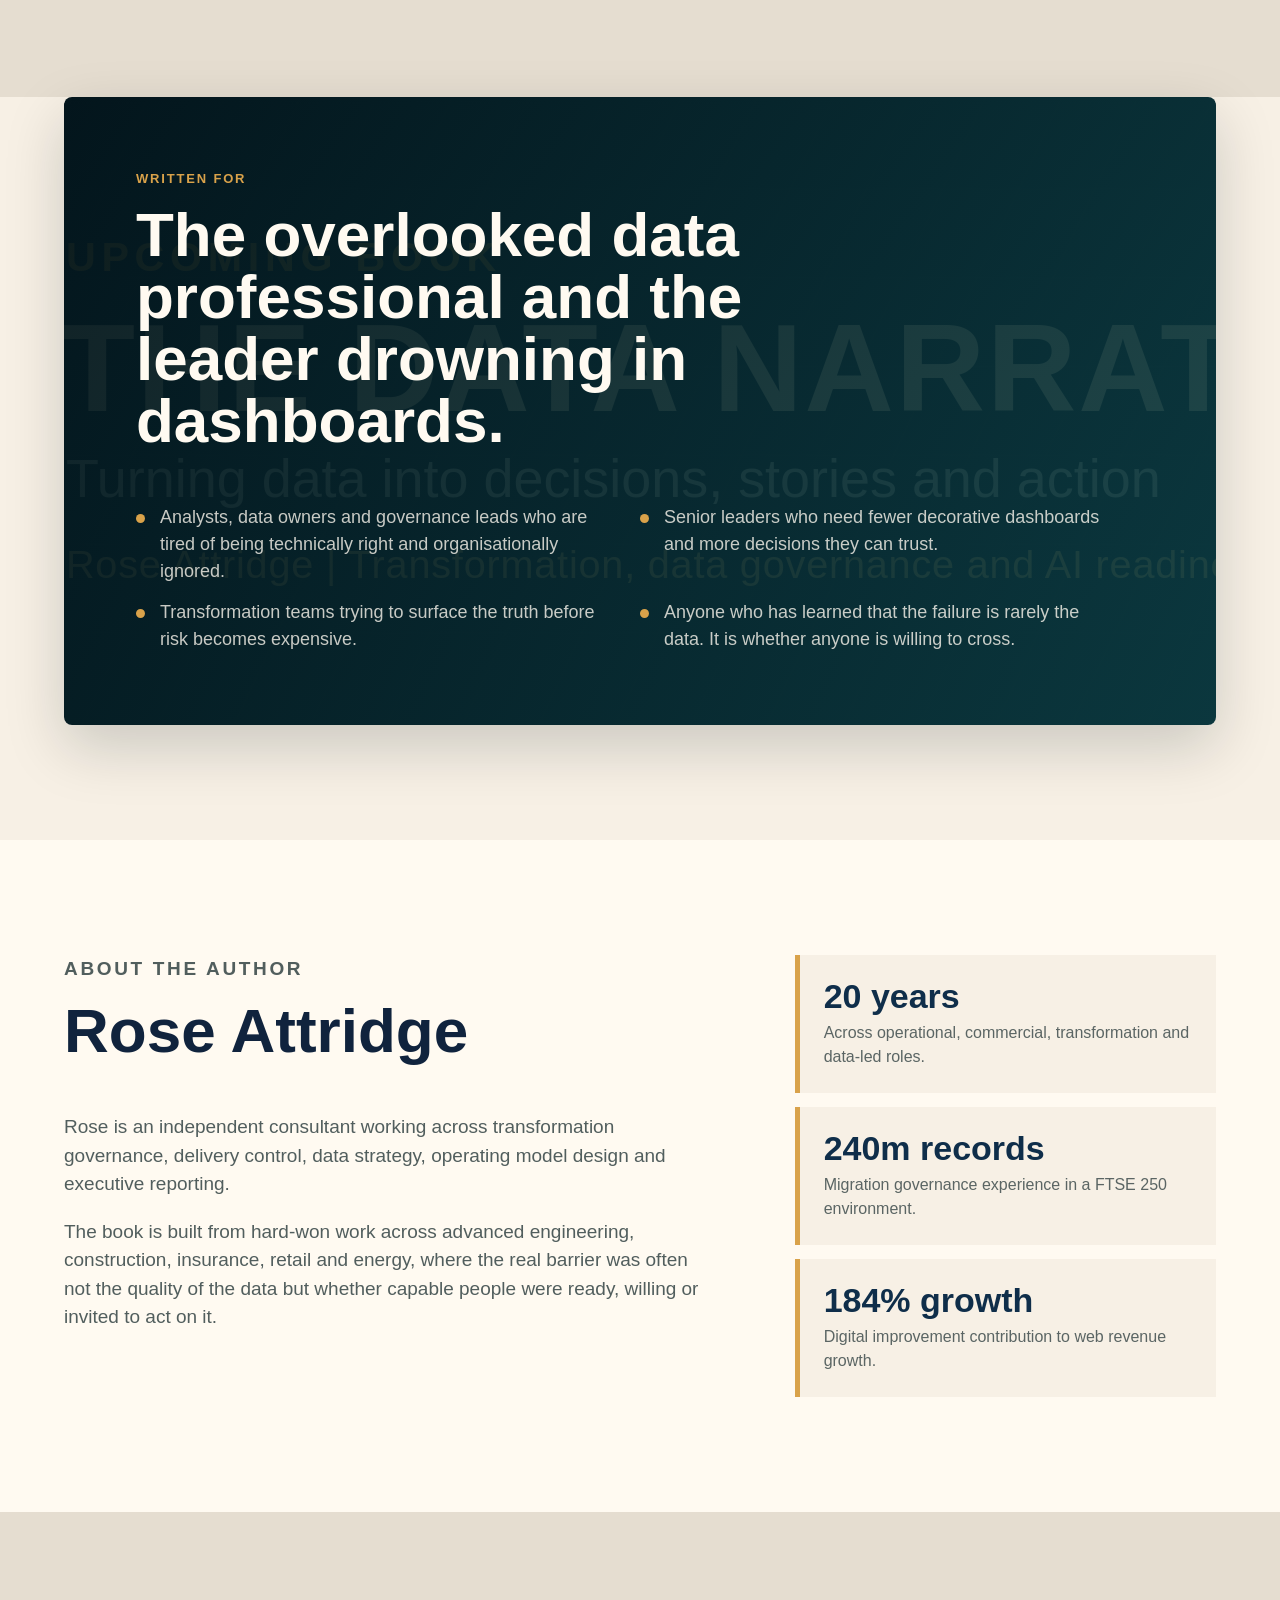
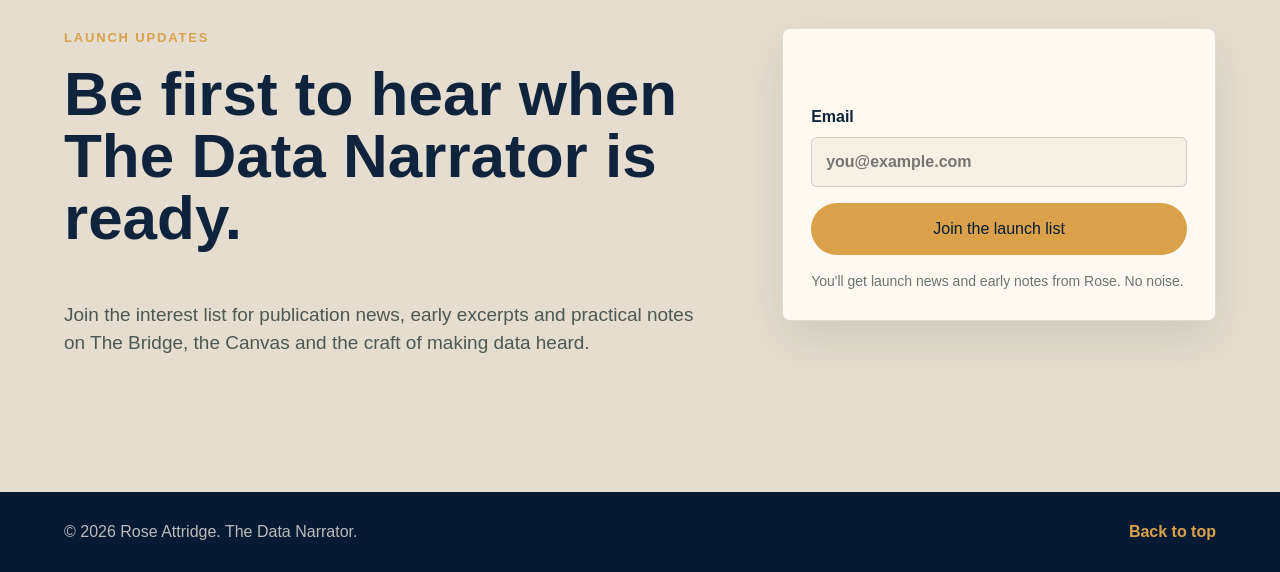
==== commit 3b0074bc: "Update index.html" ====
--- a/index.html
+++ b/index.html
@@ -211,19 +211,31 @@
             The Bridge, the Canvas and the craft of making data heard.
           </p>
         </div>
-        <form class="signup-form" data-signup-form>
-          <label>
-            <span>Name</span>
-            <input name="name" type="text" autocomplete="name" placeholder="Your name" />
-          </label>
+        <form
+          action="https://app.kit.com/forms/9690782/subscriptions"
+          class="signup-form kit-signup formkit-form"
+          method="post"
+          data-sv-form="9690782"
+          data-uid="6392e0bb56"
+          data-format="inline"
+          data-version="5"
+        >
+          <ul class="formkit-alert formkit-alert-error" data-element="errors" data-group="alert"></ul>
           <label>
             <span>Email</span>
-            <input name="email" type="email" autocomplete="email" placeholder="you@example.com" required />
+            <input
+              class="formkit-input"
+              name="email_address"
+              type="email"
+              autocomplete="email"
+              placeholder="you@example.com"
+              required
+            />
           </label>
-          <button class="button primary" type="submit">Create email</button>
-          <p class="form-note" data-form-note>
-            This opens an email draft so the static GitHub Pages site can work without a backend.
-          </p>
+          <button class="button primary formkit-submit" data-element="submit" type="submit">
+            <span>Join the launch list</span>
+          </button>
+          <p class="form-note">You'll get launch news and early notes from Rose. No noise.</p>
         </form>
       </section>
     </main>
@@ -233,6 +245,7 @@
       <a href="#top">Back to top</a>
     </footer>
 
+    <script src="https://f.convertkit.com/ckjs/ck.5.js"></script>
     <script src="script.js"></script>
   </body>
 </html>
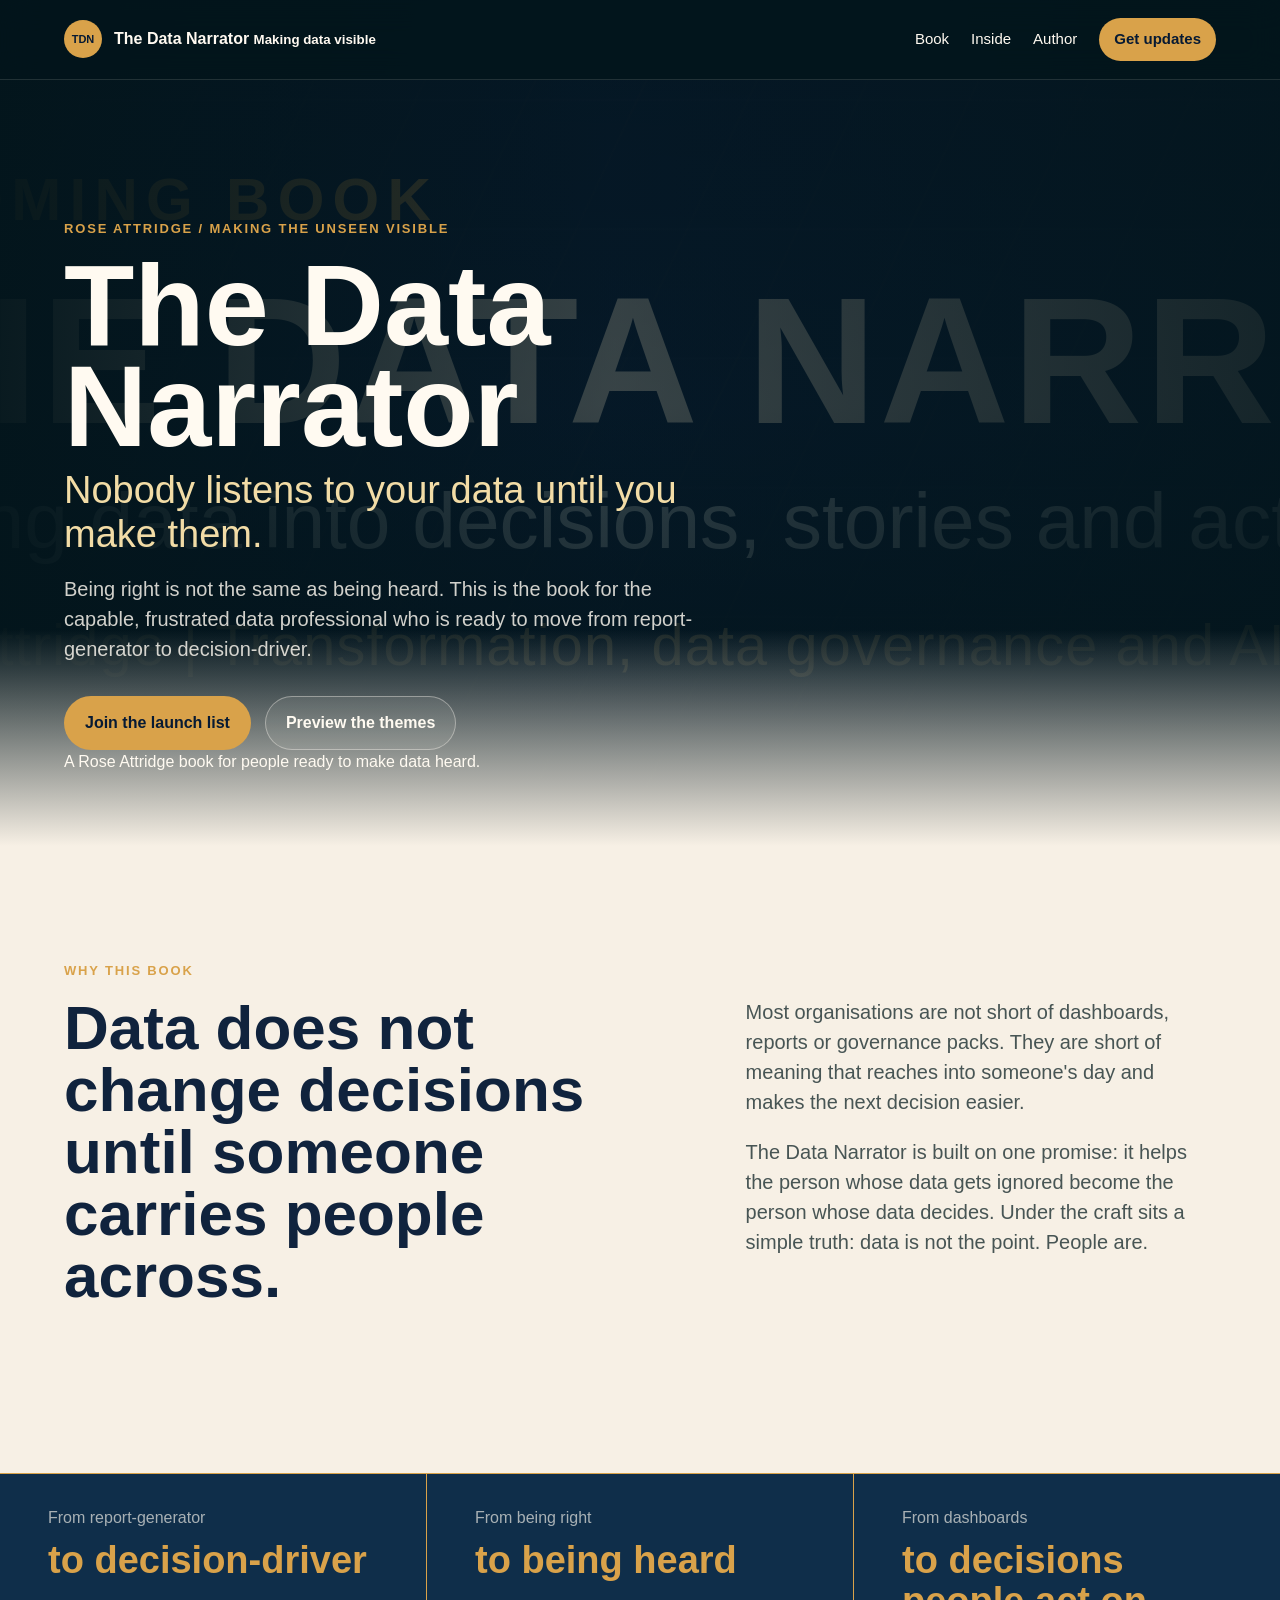
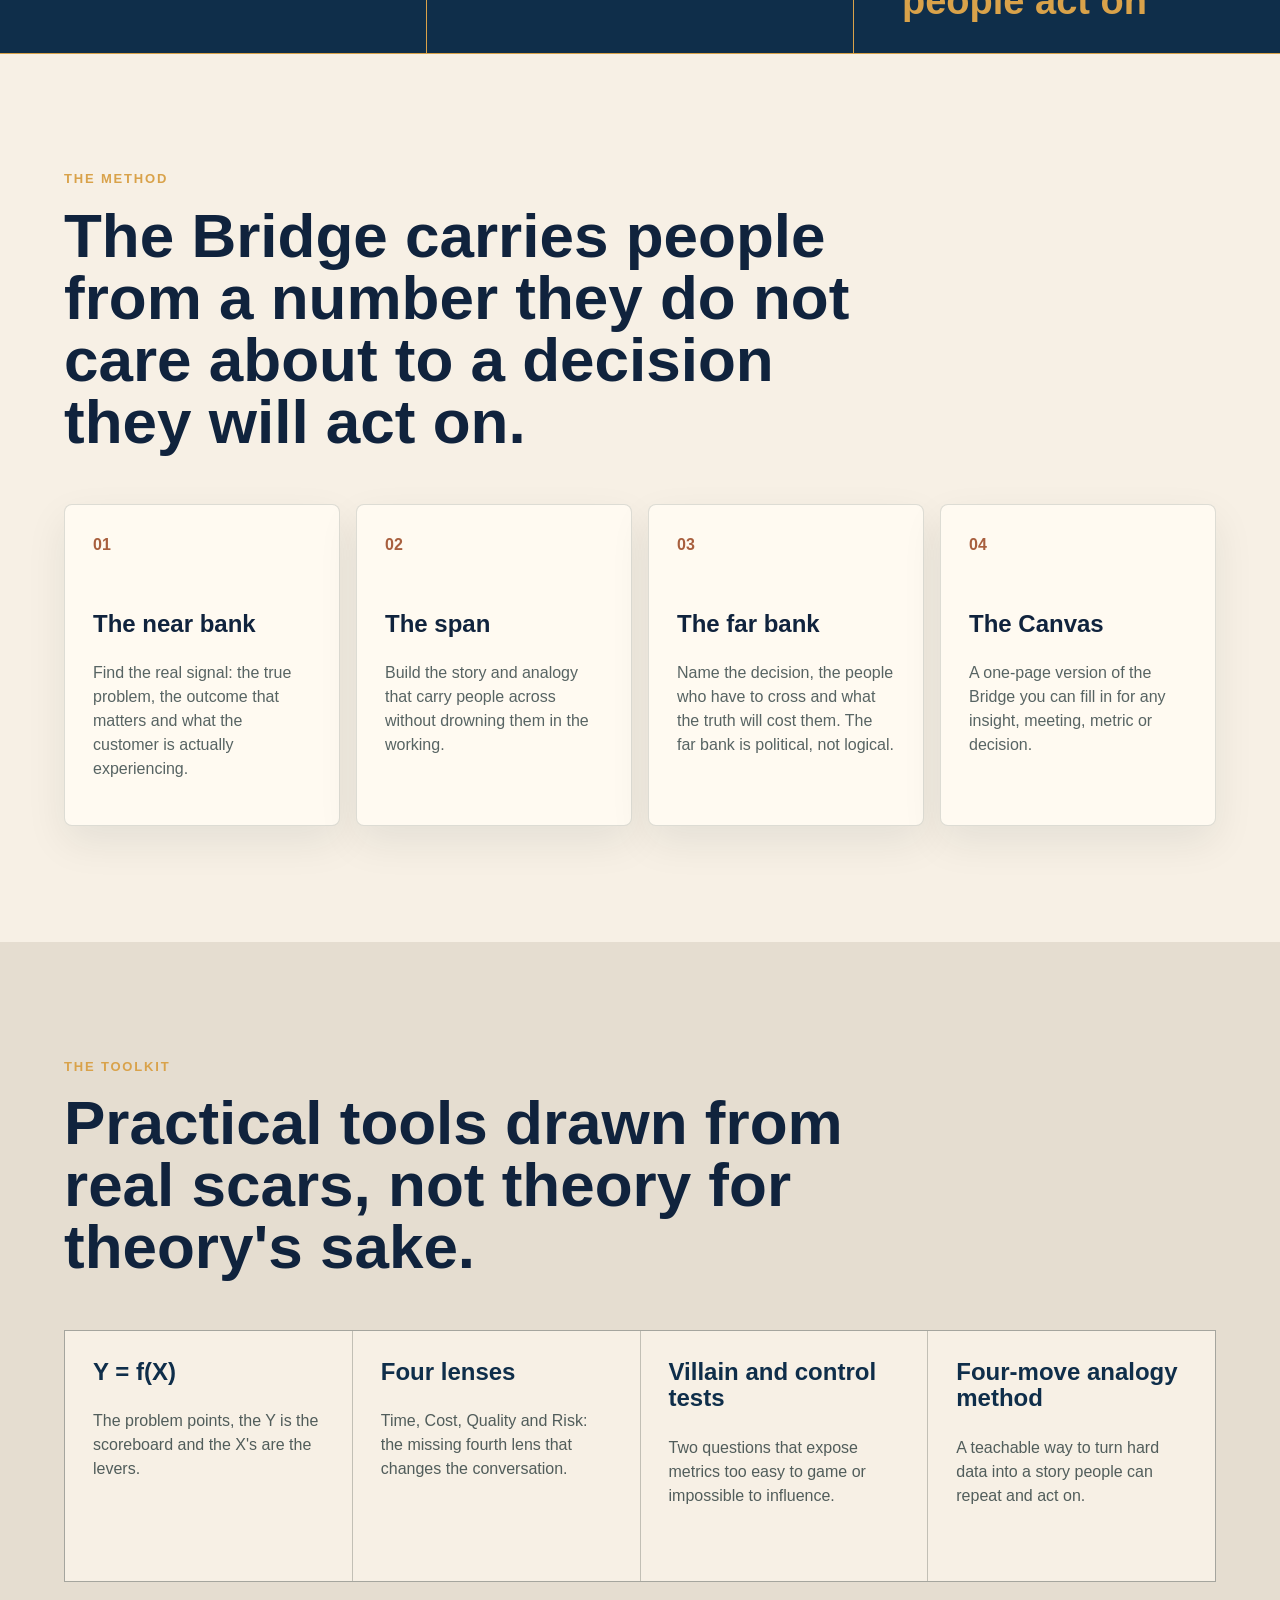
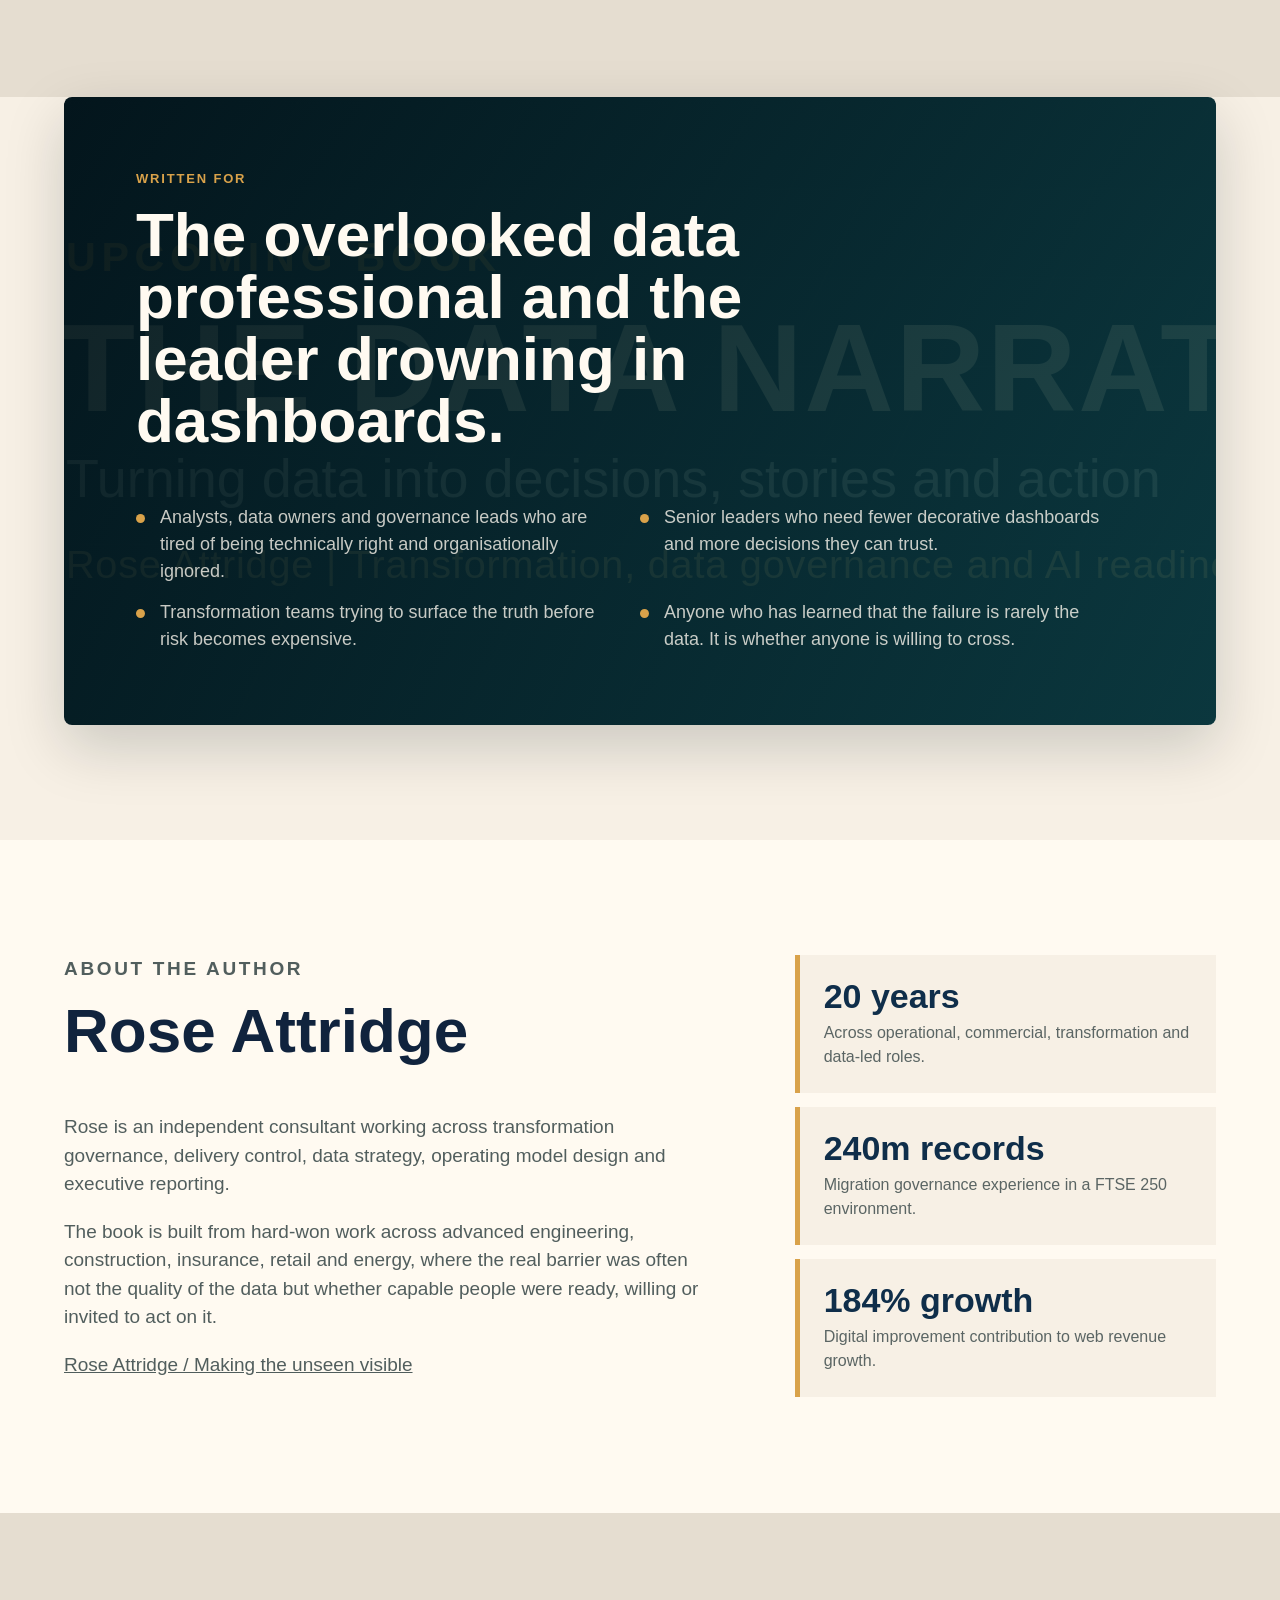
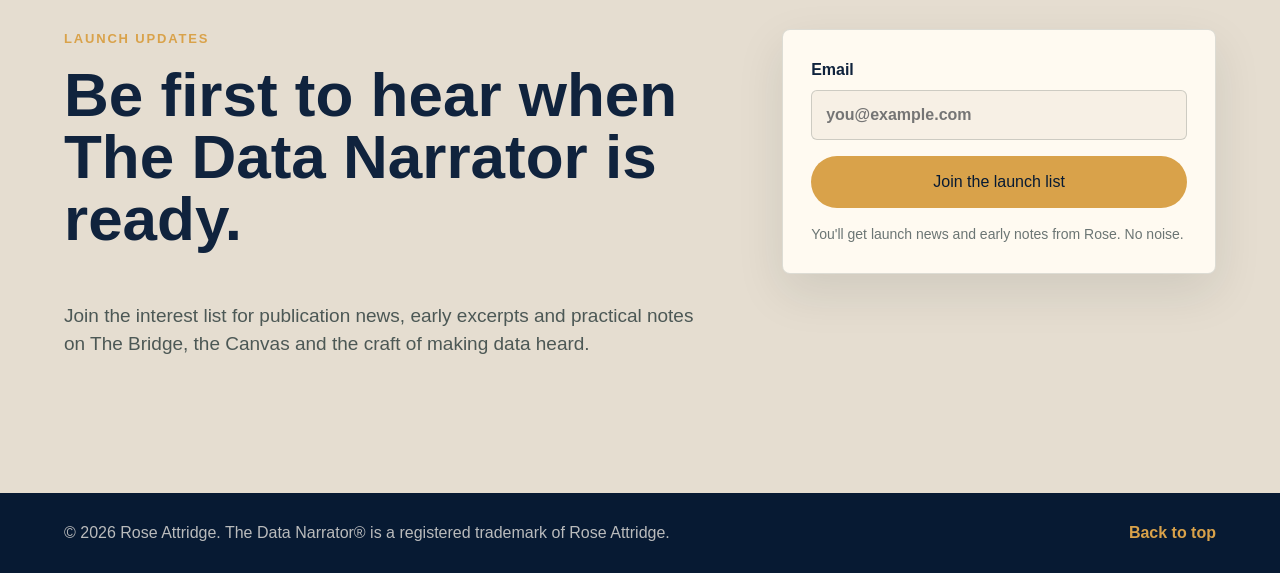
==== commit ae3fbe68: "Incorporate Rose Attridge branding in homepage" ====
--- a/index.html
+++ b/index.html
@@ -16,13 +16,16 @@
     <meta property="og:image" content="assets/data-narrator-linkedin-banner.svg" />
     <meta property="og:type" content="website" />
     <link rel="icon" href="assets/favicon.svg" type="image/svg+xml" />
-    <link rel="stylesheet" href="styles.css?v=tdn-navy" />
+    <link rel="stylesheet" href="styles.css?v=rose-brand" />
   </head>
   <body>
     <header class="site-header" data-header>
       <a class="brand" href="#top" aria-label="The Data Narrator home">
         <span class="brand-mark" aria-hidden="true">TDN</span>
-        <span>The Data Narrator</span>
+        <span class="brand-text">
+          <span>The Data Narrator</span>
+          <small>Making data visible</small>
+        </span>
       </a>
       <button class="nav-toggle" type="button" data-nav-toggle aria-label="Open menu" aria-expanded="false">
         <span></span>
@@ -42,7 +45,7 @@
           <img src="assets/data-narrator-linkedin-banner.svg" alt="" />
         </div>
         <div class="hero-content">
-          <p class="eyebrow">Upcoming book by Rose Attridge</p>
+          <p class="eyebrow">Rose Attridge / Making the unseen visible</p>
           <h1>The Data Narrator</h1>
           <p class="hero-subtitle">Nobody listens to your data until you make them.</p>
           <p class="hero-copy">
@@ -54,6 +57,7 @@
             <a class="button primary" href="#updates">Join the launch list</a>
             <a class="button secondary" href="#inside">Preview the themes</a>
           </div>
+          <p class="hero-signature">A Rose Attridge book for people ready to make data heard.</p>
         </div>
       </section>
 
@@ -183,6 +187,9 @@
               The book is built from hard-won work across advanced engineering, construction,
               insurance, retail and energy, where the real barrier was often not the quality of
               the data but whether capable people were ready, willing or invited to act on it.
+            </p>
+            <p class="author-link">
+              <a href="https://roseattridge.com/">Rose Attridge / Making the unseen visible</a>
             </p>
           </div>
           <dl class="author-proof">
@@ -241,7 +248,7 @@
     </main>
 
     <footer class="site-footer">
-      <p>&copy; 2026 Rose Attridge. The Data Narrator.</p>
+      <p>&copy; 2026 Rose Attridge. The Data Narrator&reg; is a registered trademark of Rose Attridge.</p>
       <a href="#top">Back to top</a>
     </footer>
 
--- a/styles.css
+++ b/styles.css
@@ -485,6 +485,23 @@
   font: inherit;
 }
 
+.signup-form .button span {
+  display: inline;
+}
+
+.formkit-alert {
+  display: none;
+  margin: 0;
+  padding: 0;
+  color: #9c2f2f;
+  list-style: none;
+}
+
+.formkit-alert:not(:empty) {
+  display: grid;
+  gap: 6px;
+}
+
 .form-note {
   margin: 0;
   color: rgba(16, 36, 38, 0.62);
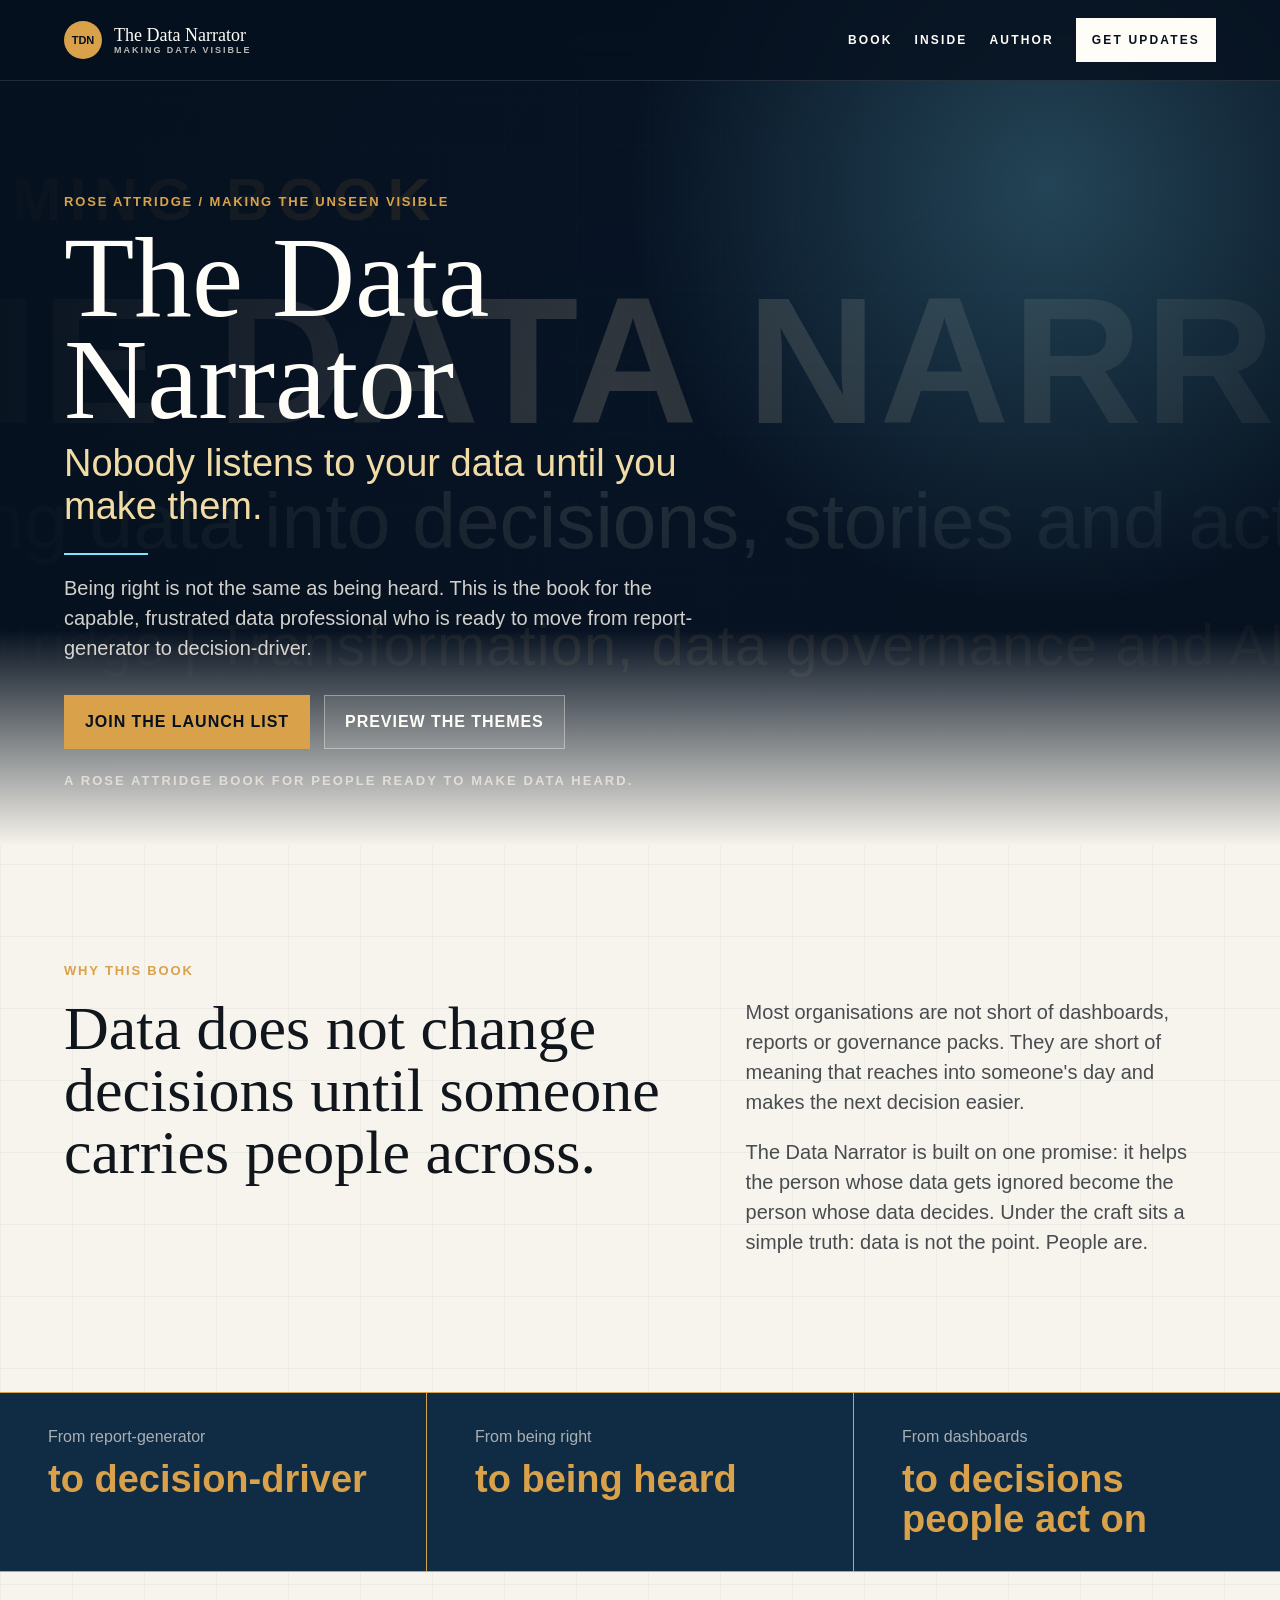
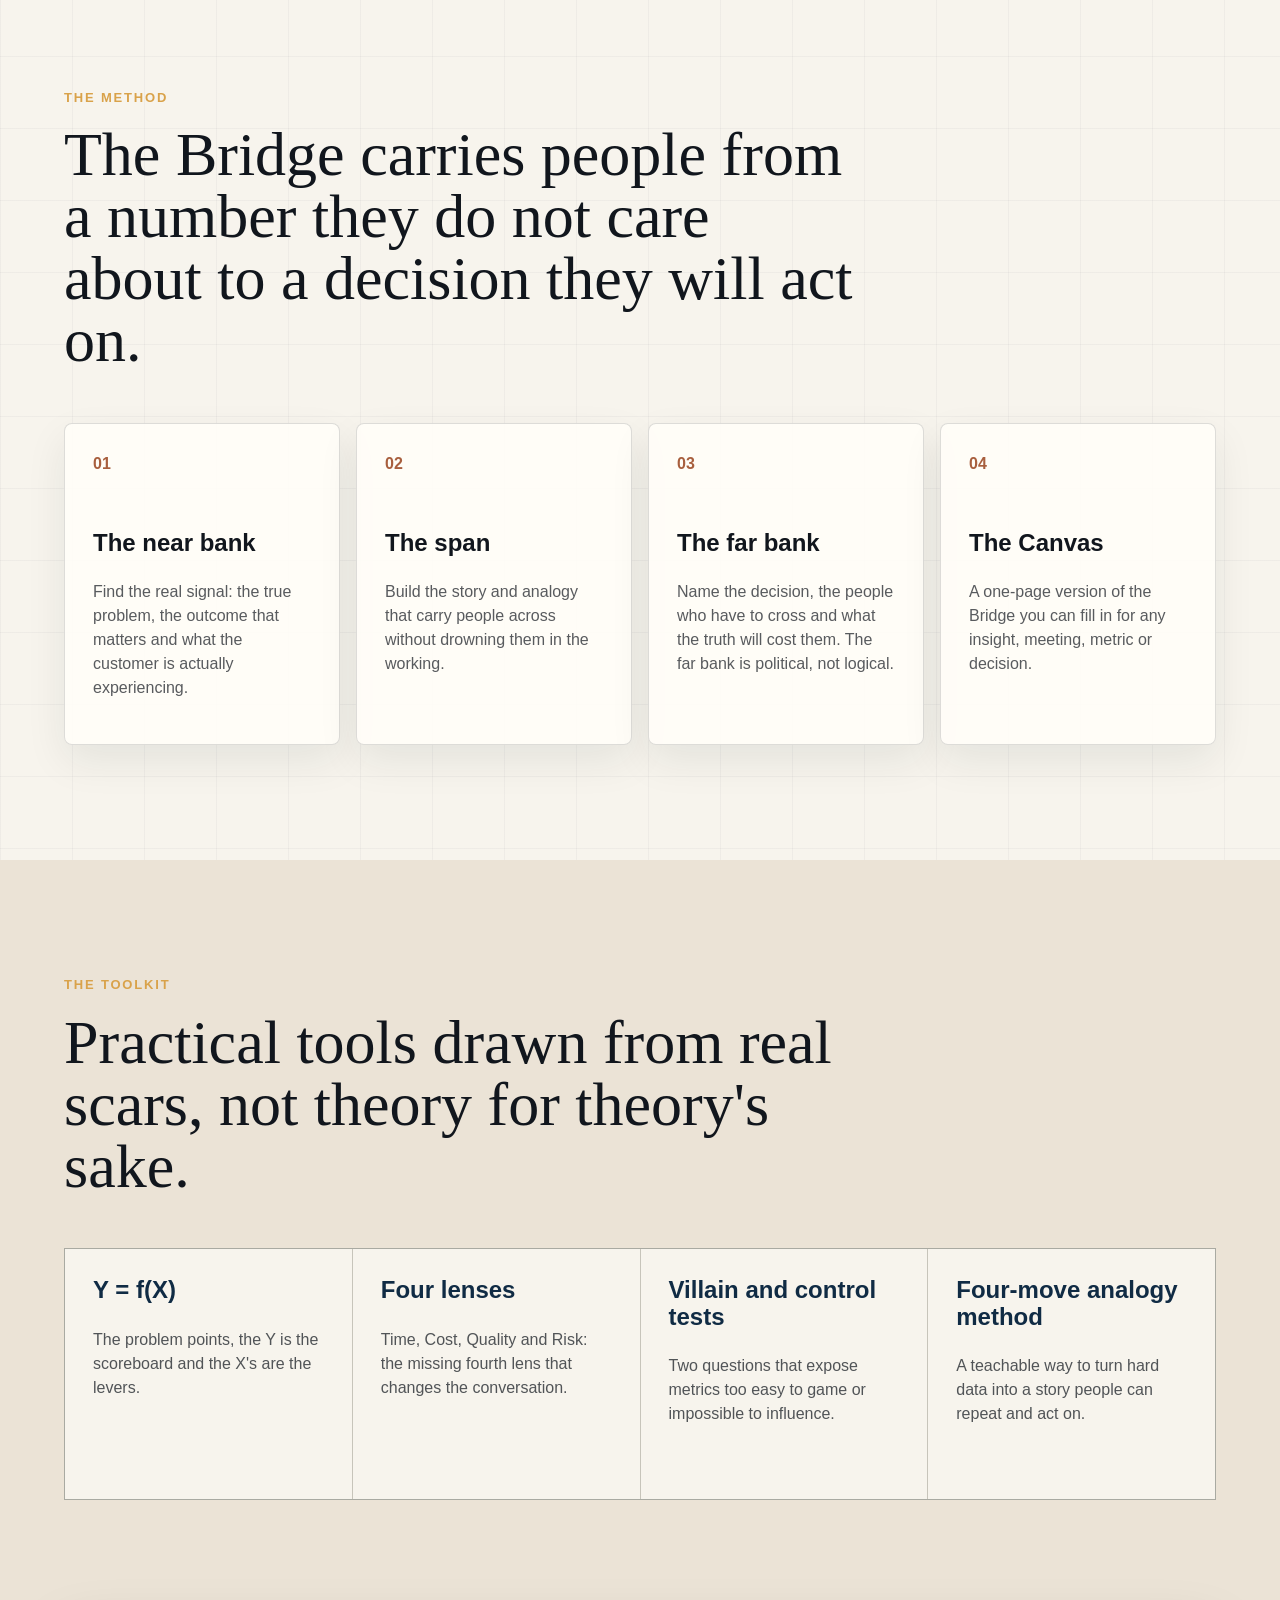
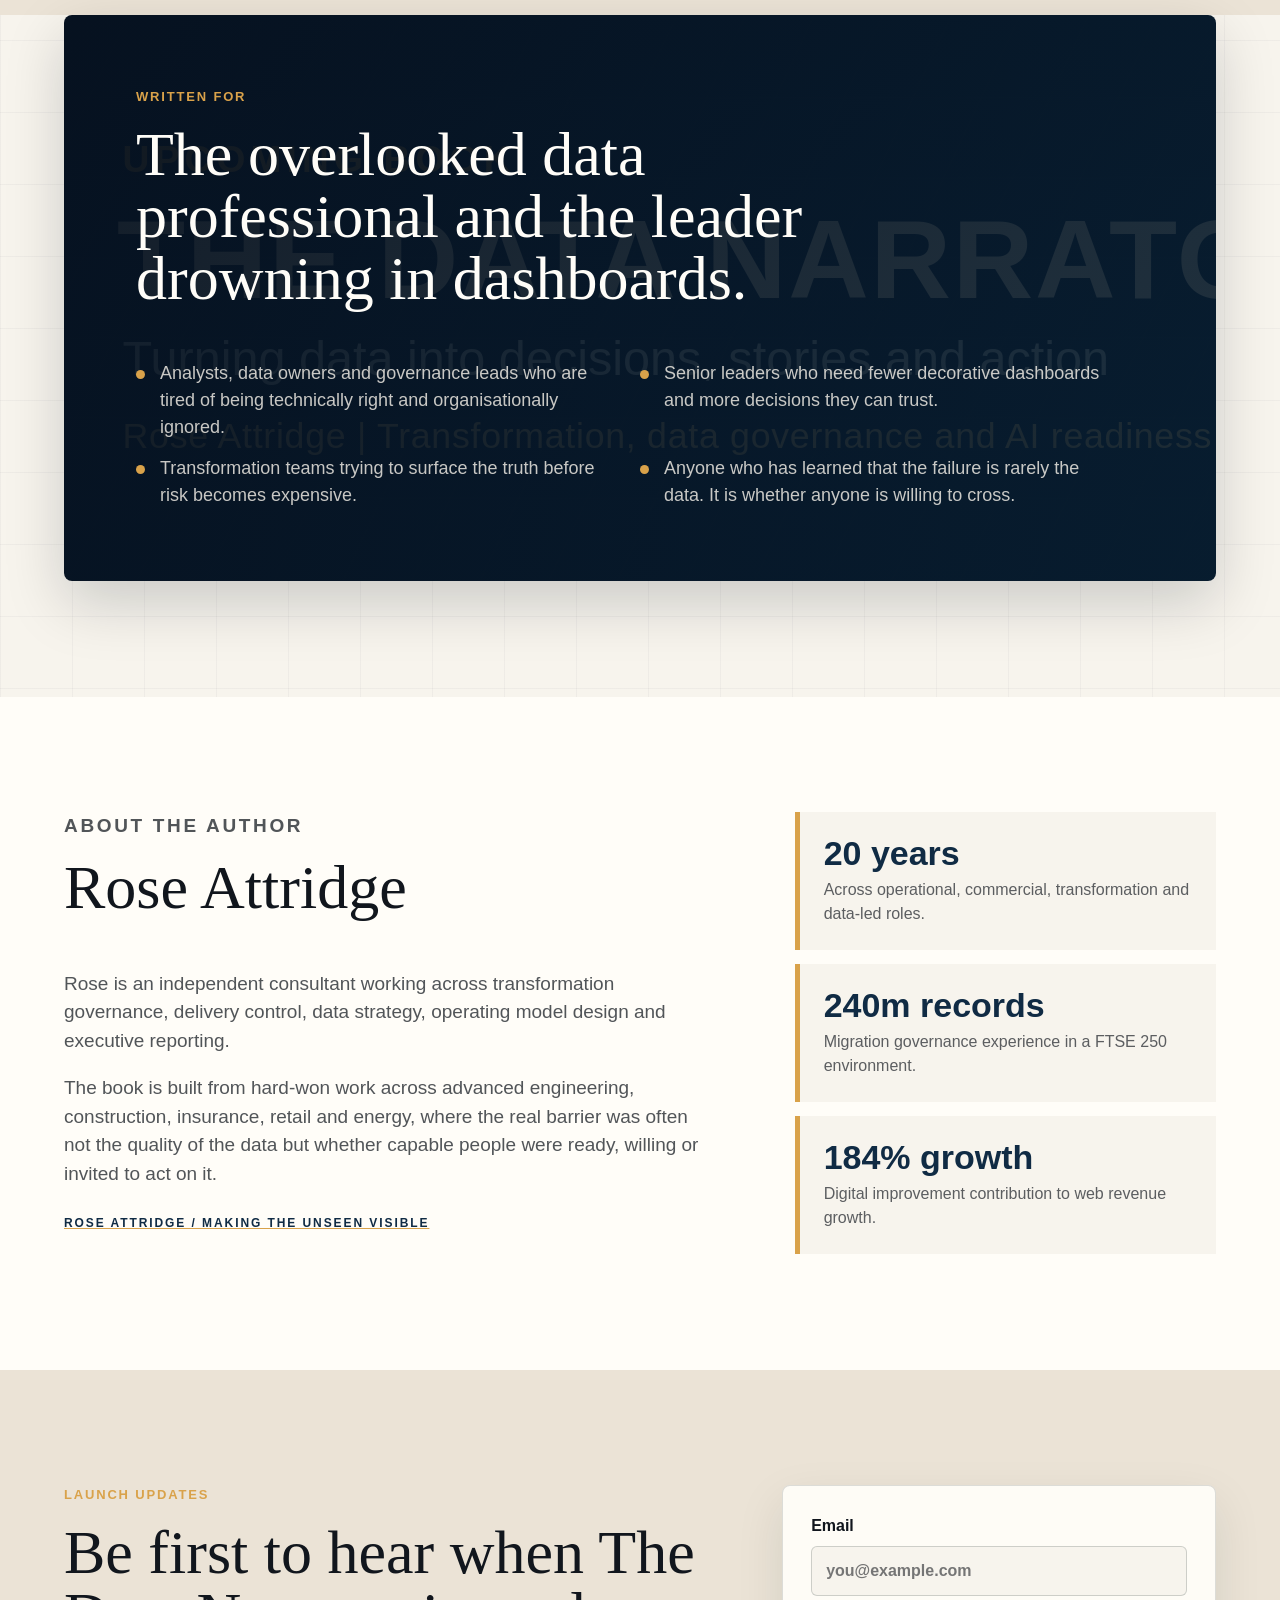
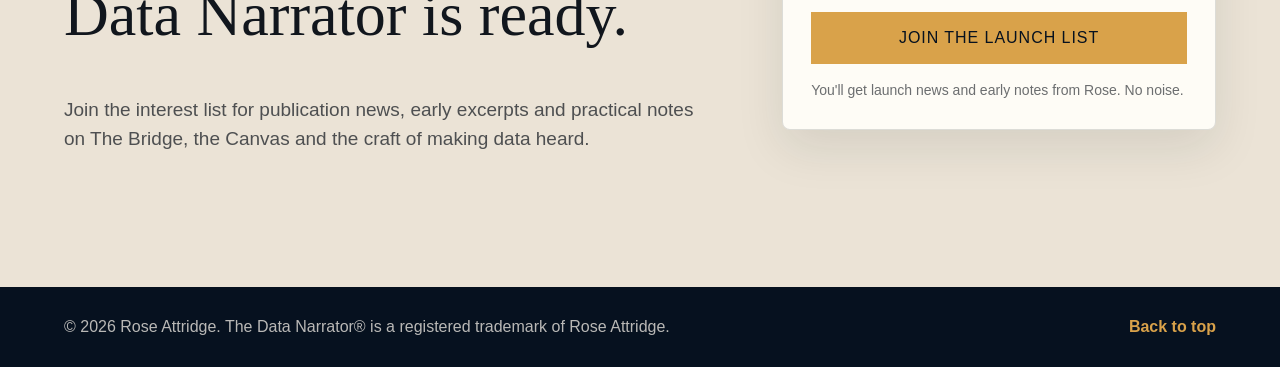
==== commit f9b30b5c: "Add analytics and SEO metadata" ====
--- a/index.html
+++ b/index.html
@@ -8,15 +8,50 @@
       name="description"
       content="The Data Narrator is the upcoming book from Rose Attridge for people whose data gets ignored and who are ready to become decision-drivers."
     />
+    <meta name="robots" content="index, follow, max-image-preview:large" />
+    <link rel="canonical" href="https://www.thedatanarratorbook.com/" />
+    <link rel="manifest" href="/site.webmanifest" />
+    <meta name="theme-color" content="#07111f" />
     <meta property="og:title" content="The Data Narrator" />
     <meta
       property="og:description"
       content="Nobody listens to your data until you make them. Being right is not the same as being heard."
     />
-    <meta property="og:image" content="assets/data-narrator-linkedin-banner.svg" />
+    <meta property="og:image" content="https://www.thedatanarratorbook.com/assets/data-narrator-linkedin-banner.svg" />
+    <meta property="og:image:alt" content="The Data Narrator by Rose Attridge" />
     <meta property="og:type" content="website" />
+    <meta property="og:site_name" content="The Data Narrator" />
+    <meta property="og:url" content="https://www.thedatanarratorbook.com/" />
+    <meta name="twitter:card" content="summary_large_image" />
+    <meta name="twitter:title" content="The Data Narrator" />
+    <meta name="twitter:description" content="Nobody listens to your data until you make them. Being right is not the same as being heard." />
+    <meta name="twitter:image" content="https://www.thedatanarratorbook.com/assets/data-narrator-linkedin-banner.svg" />
     <link rel="icon" href="assets/favicon.svg" type="image/svg+xml" />
+    <link rel="preconnect" href="https://www.googletagmanager.com" />
     <link rel="stylesheet" href="styles.css?v=rose-brand" />
+    <script>
+      window.GA_MEASUREMENT_ID = 'G-HJQ9H7BP93';
+    </script>
+    <script src="analytics.js" defer></script>
+    <script type="application/ld+json">
+      {
+        "@context": "https://schema.org",
+        "@type": "Book",
+        "name": "The Data Narrator",
+        "url": "https://www.thedatanarratorbook.com/",
+        "author": {
+          "@type": "Person",
+          "name": "Rose Attridge",
+          "url": "https://roseattridge.com/"
+        },
+        "description": "The Data Narrator is the upcoming book from Rose Attridge for people whose data gets ignored and who are ready to become decision-drivers.",
+        "inLanguage": "en",
+        "publisher": {
+          "@type": "Person",
+          "name": "Rose Attridge"
+        }
+      }
+    </script>
   </head>
   <body>
     <header class="site-header" data-header>
--- a/styles.css
+++ b/styles.css
@@ -1,15 +1,17 @@
 :root {
-  --ink: #10233d;
-  --deep: #071a33;
-  --teal: #0f2e4a;
-  --green: #425f72;
+  --ink: #11161d;
+  --deep: #06111f;
+  --navy: #071c2e;
+  --teal: #102b44;
+  --green: #4d5a65;
   --gold: #d9a24a;
+  --cyan: #7fe4ff;
   --copper: #a85f3e;
-  --paper: #f7f0e5;
-  --cream: #fffaf1;
-  --mist: #d7e1dc;
-  --line: rgba(16, 36, 38, 0.14);
-  --shadow: 0 22px 60px rgba(3, 21, 27, 0.18);
+  --paper: #f7f4ed;
+  --cream: #fffdf8;
+  --mist: #ebe3d6;
+  --line: rgba(17, 22, 29, 0.14);
+  --shadow: 0 22px 60px rgba(5, 14, 25, 0.18);
 }
 
 * {
@@ -23,7 +25,11 @@
 body {
   margin: 0;
   color: var(--ink);
-  background: var(--paper);
+  background:
+    linear-gradient(rgba(17, 22, 29, 0.035) 1px, transparent 1px),
+    linear-gradient(90deg, rgba(17, 22, 29, 0.035) 1px, transparent 1px),
+    var(--paper);
+  background-size: 72px 72px;
   font-family: Inter, Avenir Next, Helvetica Neue, Arial, sans-serif;
   line-height: 1.5;
 }
@@ -49,7 +55,7 @@
   gap: 24px;
   padding: 18px clamp(20px, 5vw, 64px);
   color: var(--cream);
-  background: rgba(3, 21, 27, 0.82);
+  background: rgba(6, 17, 31, 0.84);
   border-bottom: 1px solid rgba(255, 250, 241, 0.12);
   backdrop-filter: blur(16px);
 }
@@ -58,7 +64,6 @@
   display: inline-flex;
   align-items: center;
   gap: 12px;
-  font-weight: 800;
   text-decoration: none;
   letter-spacing: 0;
 }
@@ -75,11 +80,35 @@
   font-weight: 900;
 }
 
+.brand-text {
+  display: grid;
+  gap: 2px;
+}
+
+.brand-text span {
+  font-family: Georgia, "Times New Roman", serif;
+  font-size: 18px;
+  font-weight: 500;
+  line-height: 1;
+}
+
+.brand-text small {
+  color: rgba(255, 250, 241, 0.72);
+  font-size: 9px;
+  font-weight: 800;
+  letter-spacing: 0.22em;
+  line-height: 1;
+  text-transform: uppercase;
+}
+
 .site-nav {
   display: flex;
   align-items: center;
   gap: 22px;
-  font-size: 15px;
+  font-size: 12px;
+  font-weight: 800;
+  letter-spacing: 0.18em;
+  text-transform: uppercase;
 }
 
 .site-nav a {
@@ -87,11 +116,11 @@
 }
 
 .nav-button {
-  padding: 10px 15px;
+  padding: 12px 15px;
   color: var(--deep);
-  background: var(--gold);
-  border-radius: 999px;
-  font-weight: 800;
+  background: var(--cream);
+  border: 1px solid rgba(255, 250, 241, 0.42);
+  border-radius: 0;
 }
 
 .nav-toggle {
@@ -119,7 +148,11 @@
   align-items: end;
   overflow: hidden;
   color: var(--cream);
-  background: var(--deep);
+  background:
+    linear-gradient(rgba(255, 255, 255, 0.035) 1px, transparent 1px),
+    linear-gradient(90deg, rgba(255, 255, 255, 0.035) 1px, transparent 1px),
+    var(--deep);
+  background-size: 72px 72px;
   padding: 150px clamp(20px, 5vw, 72px) 56px;
 }
 
@@ -141,7 +174,7 @@
   width: 100%;
   height: 100%;
   object-fit: cover;
-  opacity: 0.54;
+  opacity: 0.44;
   transform: scale(1.08);
 }
 
@@ -150,8 +183,9 @@
   position: absolute;
   inset: 0;
   background:
-    linear-gradient(90deg, rgba(3, 21, 27, 0.95), rgba(3, 21, 27, 0.58) 48%, rgba(3, 21, 27, 0.84)),
-    linear-gradient(0deg, rgba(3, 21, 27, 0.82), rgba(3, 21, 27, 0.04) 52%);
+    radial-gradient(circle at 82% 22%, rgba(127, 228, 255, 0.24), transparent 34%),
+    linear-gradient(90deg, rgba(6, 17, 31, 0.97), rgba(6, 17, 31, 0.58) 48%, rgba(6, 17, 31, 0.84)),
+    linear-gradient(0deg, rgba(6, 17, 31, 0.86), rgba(6, 17, 31, 0.04) 52%);
 }
 
 .hero-content {
@@ -179,12 +213,16 @@
 
 h1 {
   margin-bottom: 12px;
+  font-family: Georgia, "Times New Roman", serif;
+  font-weight: 500;
   font-size: clamp(58px, 9vw, 122px);
   line-height: 0.88;
   letter-spacing: 0;
 }
 
 h2 {
+  font-family: Georgia, "Times New Roman", serif;
+  font-weight: 500;
   font-size: clamp(32px, 5vw, 62px);
   line-height: 1;
   letter-spacing: 0;
@@ -203,6 +241,15 @@
   line-height: 1.14;
 }
 
+.hero-subtitle::after {
+  content: "";
+  display: block;
+  width: 84px;
+  height: 2px;
+  margin-top: 24px;
+  background: var(--cyan);
+}
+
 .hero-copy {
   max-width: 660px;
   color: rgba(255, 250, 241, 0.82);
@@ -214,6 +261,15 @@
   flex-wrap: wrap;
   gap: 14px;
   margin-top: 32px;
+}
+
+.hero-signature {
+  margin: 22px 0 0;
+  color: rgba(255, 250, 241, 0.62);
+  font-size: 13px;
+  font-weight: 800;
+  letter-spacing: 0.16em;
+  text-transform: uppercase;
 }
 
 .button {
@@ -223,7 +279,9 @@
   min-height: 50px;
   padding: 14px 20px;
   border: 1px solid transparent;
-  border-radius: 999px;
+  border-radius: 0;
+  letter-spacing: 0.06em;
+  text-transform: uppercase;
   font-weight: 900;
   text-decoration: none;
   cursor: pointer;
@@ -256,7 +314,7 @@
 }
 
 .intro-copy {
-  color: rgba(16, 36, 38, 0.76);
+  color: rgba(17, 22, 29, 0.76);
   font-size: 20px;
 }
 
@@ -305,7 +363,7 @@
 .theme-card {
   min-height: 300px;
   padding: 28px;
-  background: var(--cream);
+  background: rgba(255, 253, 248, 0.92);
   border: 1px solid var(--line);
   border-radius: 8px;
   box-shadow: 0 16px 40px rgba(16, 36, 38, 0.08);
@@ -319,11 +377,11 @@
 }
 
 .theme-card p {
-  color: rgba(16, 36, 38, 0.7);
+  color: rgba(17, 22, 29, 0.7);
 }
 
 .toolkit {
-  background: #e5ddd0;
+  background: var(--mist);
 }
 
 .toolkit-grid {
@@ -345,7 +403,7 @@
 }
 
 .toolkit-grid p {
-  color: rgba(16, 36, 38, 0.72);
+  color: rgba(17, 22, 29, 0.72);
 }
 
 .audience {
@@ -356,7 +414,7 @@
   padding: clamp(34px, 6vw, 72px);
   color: var(--cream);
   background:
-    linear-gradient(120deg, rgba(3, 21, 27, 0.94), rgba(11, 58, 63, 0.9)),
+    linear-gradient(120deg, rgba(6, 17, 31, 0.94), rgba(7, 28, 46, 0.88)),
     url("assets/data-narrator-linkedin-banner.svg") center / cover;
   border-radius: 8px;
   box-shadow: var(--shadow);
@@ -410,8 +468,17 @@
 }
 
 .author-copy p {
-  color: rgba(16, 36, 38, 0.73);
+  color: rgba(17, 22, 29, 0.73);
   font-size: 19px;
+}
+
+.author-link a {
+  color: var(--teal);
+  font-size: 12px;
+  font-weight: 900;
+  letter-spacing: 0.16em;
+  text-decoration-color: var(--gold);
+  text-transform: uppercase;
 }
 
 .author-proof {
@@ -435,7 +502,7 @@
 
 .author-proof dd {
   margin: 8px 0 0;
-  color: rgba(16, 36, 38, 0.68);
+  color: rgba(17, 22, 29, 0.68);
 }
 
 .updates {
@@ -443,12 +510,12 @@
   grid-template-columns: minmax(0, 0.74fr) minmax(320px, 0.5fr);
   gap: clamp(32px, 6vw, 76px);
   align-items: start;
-  background: #e5ddd0;
+  background: var(--mist);
 }
 
 .updates-copy p:not(.section-kicker) {
   max-width: 650px;
-  color: rgba(16, 36, 38, 0.72);
+  color: rgba(17, 22, 29, 0.72);
   font-size: 19px;
 }
 
@@ -456,7 +523,7 @@
   display: grid;
   gap: 16px;
   padding: 28px;
-  background: var(--cream);
+  background: rgba(255, 253, 248, 0.94);
   border: 1px solid var(--line);
   border-radius: 8px;
   box-shadow: 0 18px 48px rgba(16, 36, 38, 0.1);
@@ -504,7 +571,7 @@
 
 .form-note {
   margin: 0;
-  color: rgba(16, 36, 38, 0.62);
+  color: rgba(17, 22, 29, 0.62);
   font-size: 14px;
 }
 
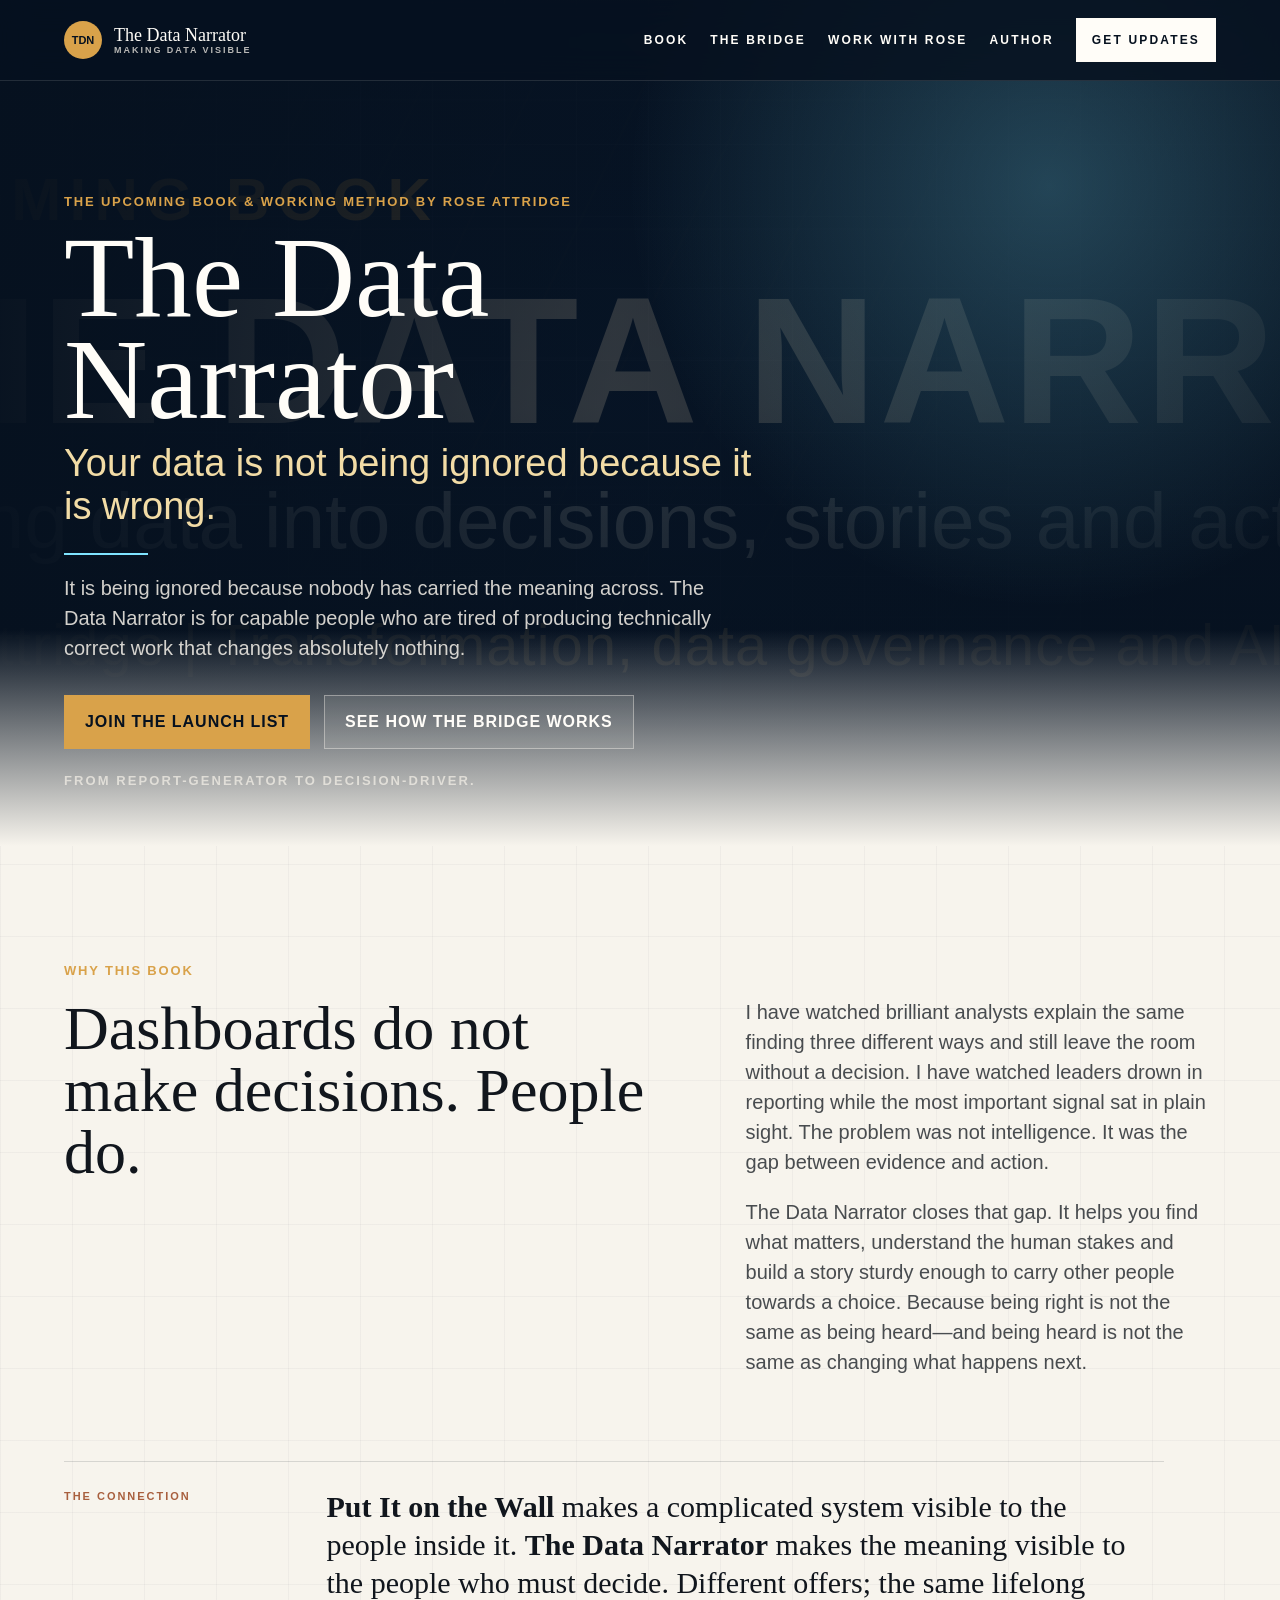
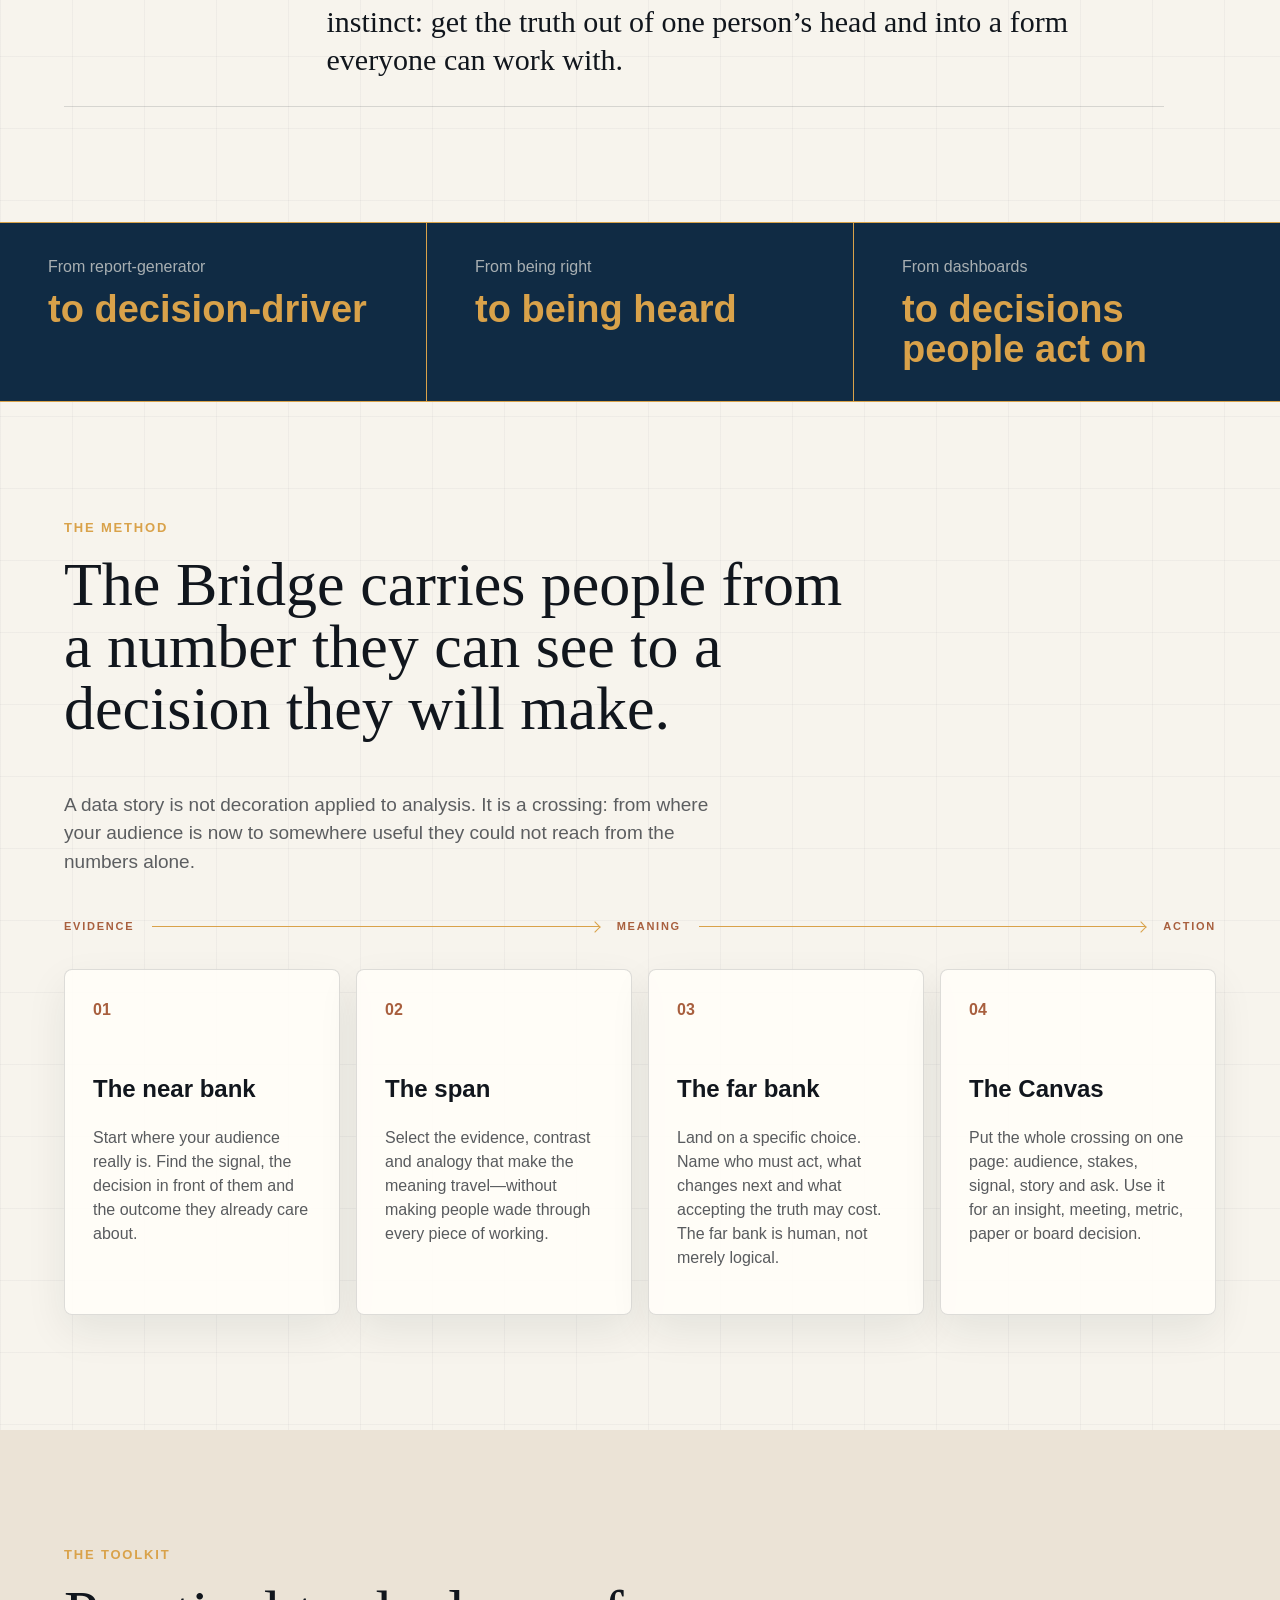
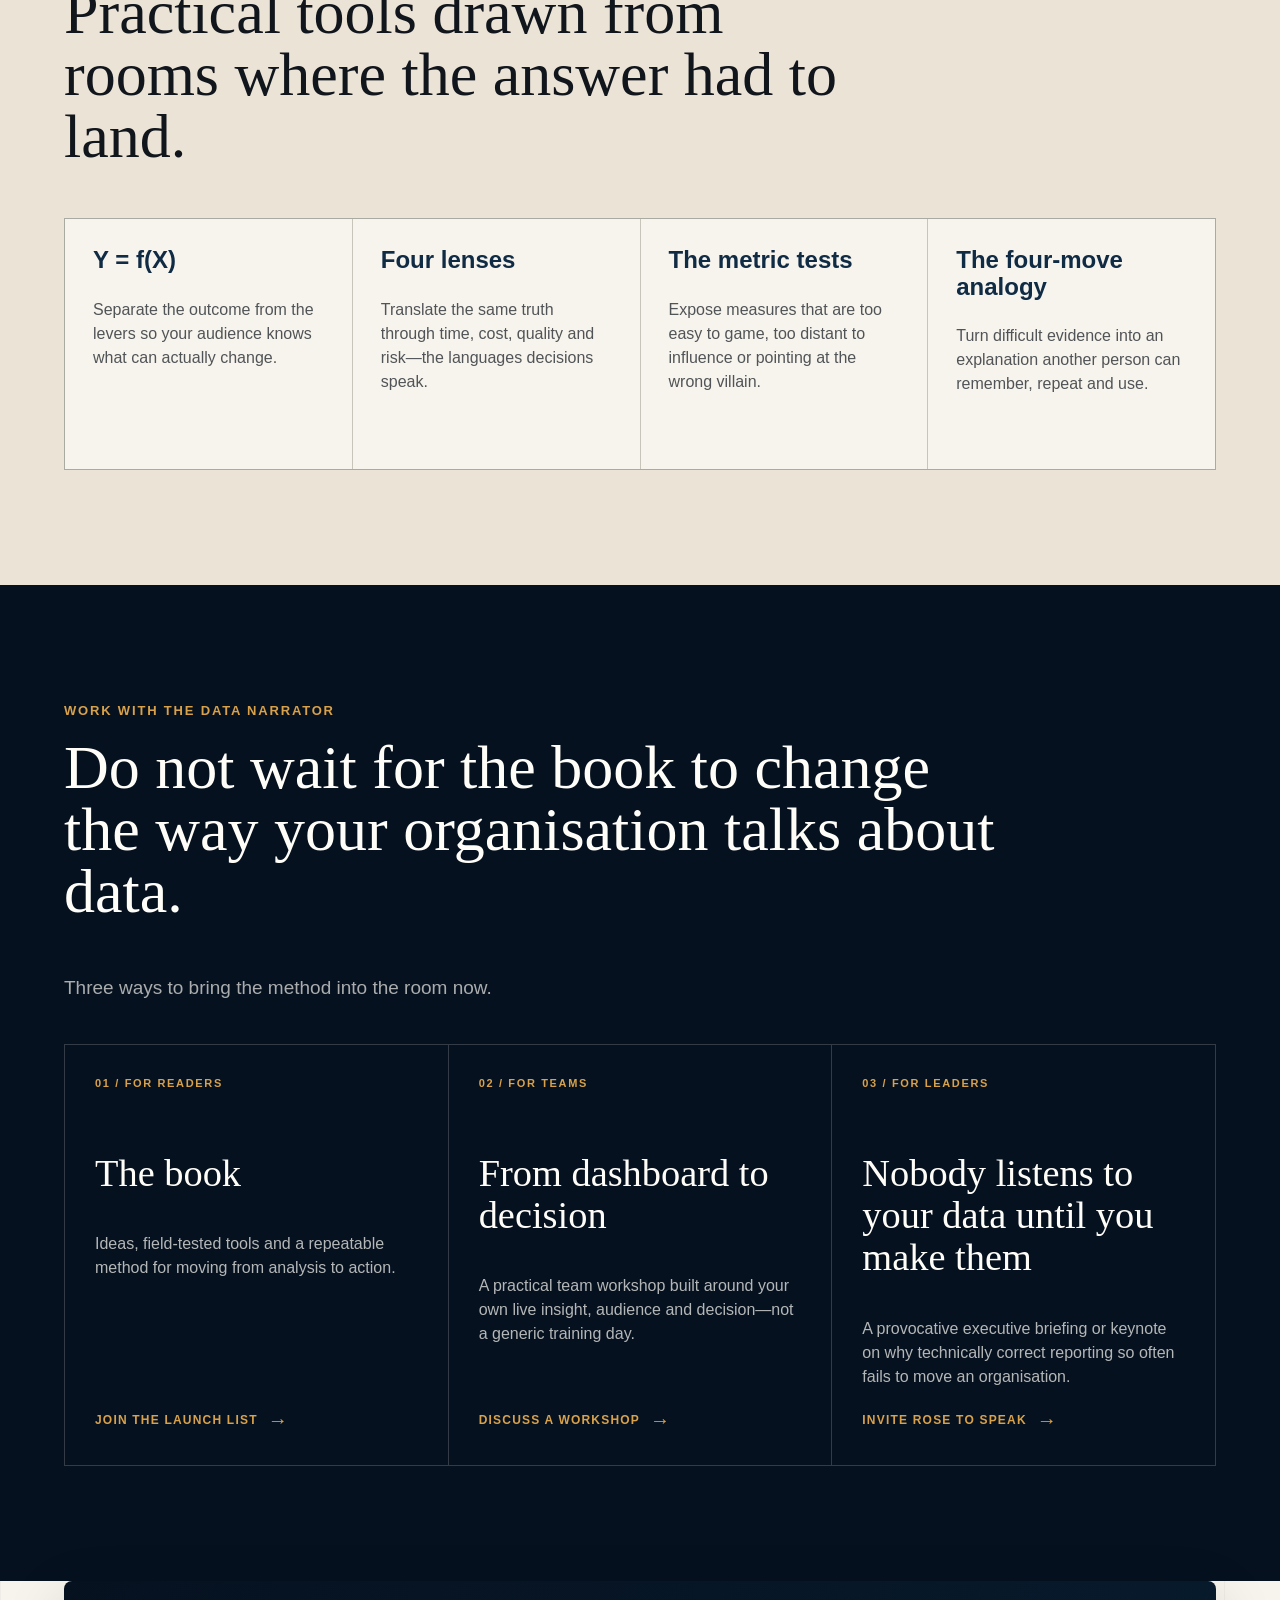
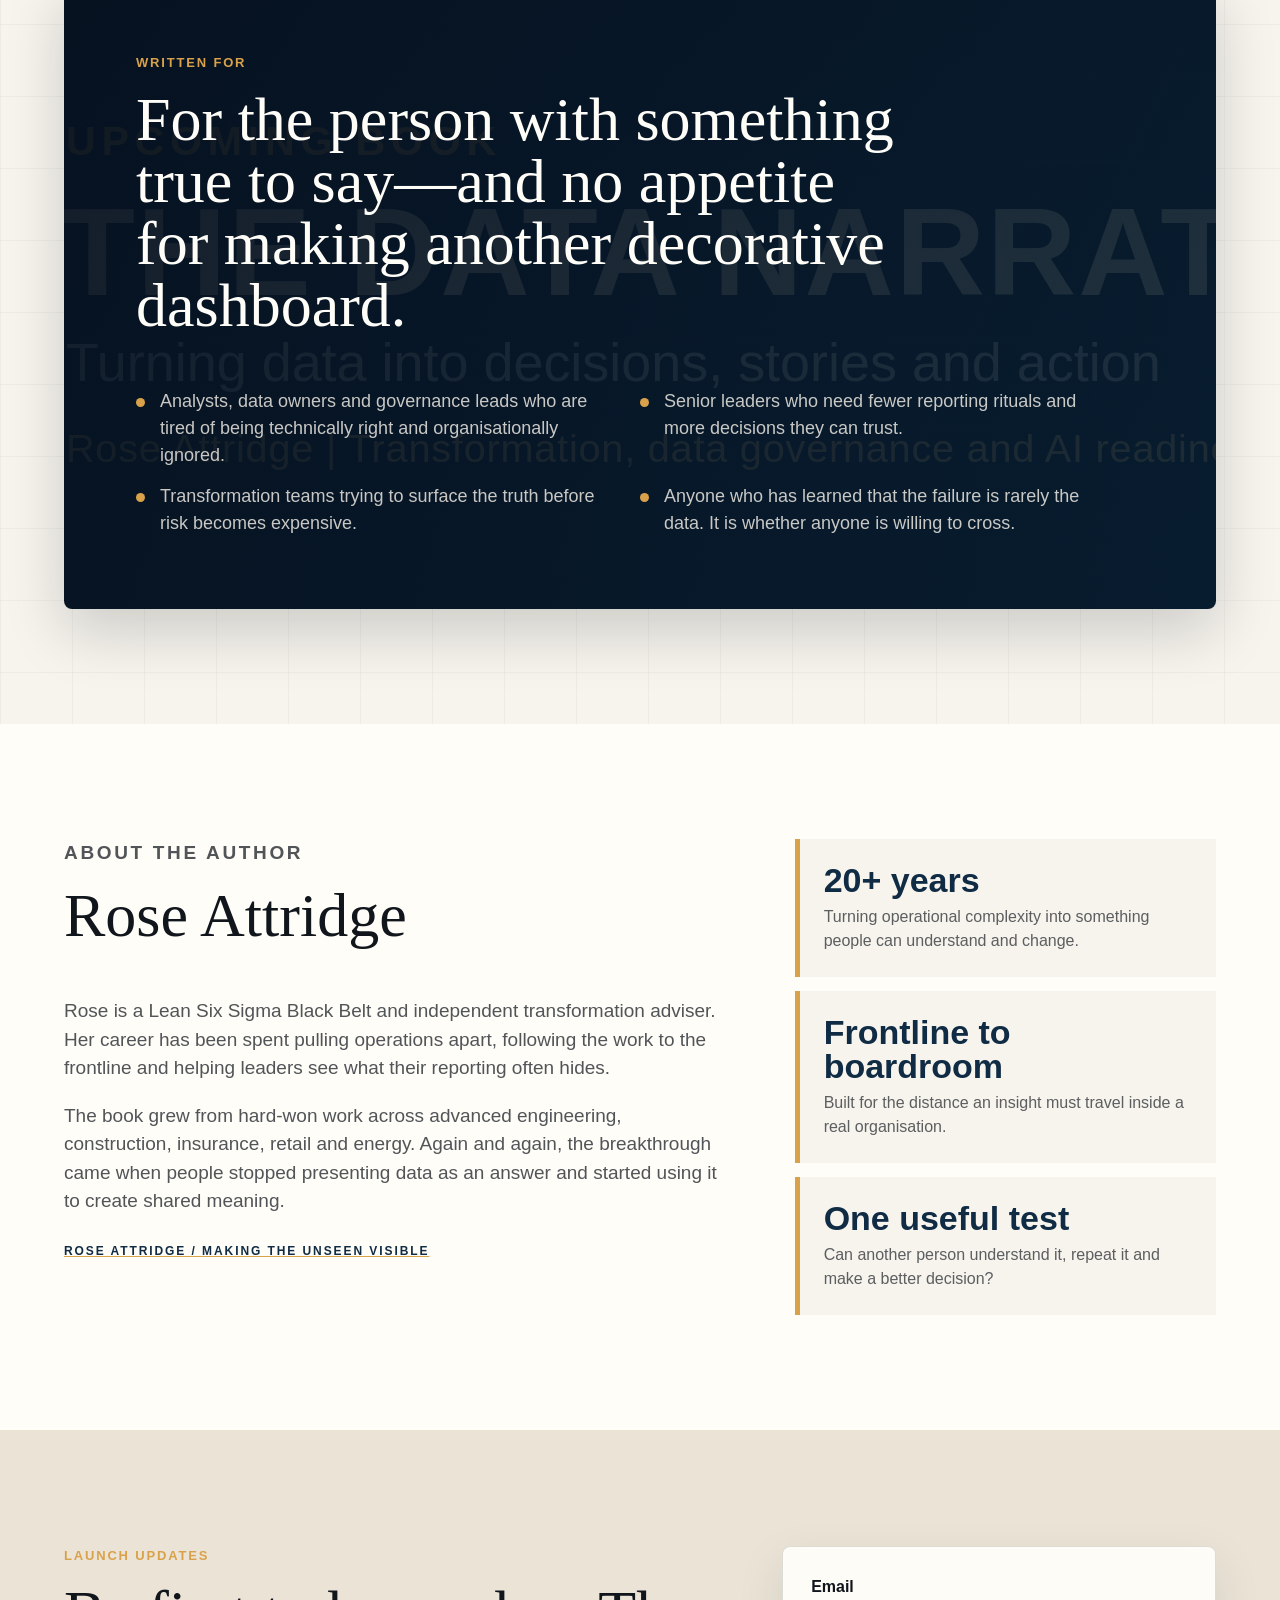
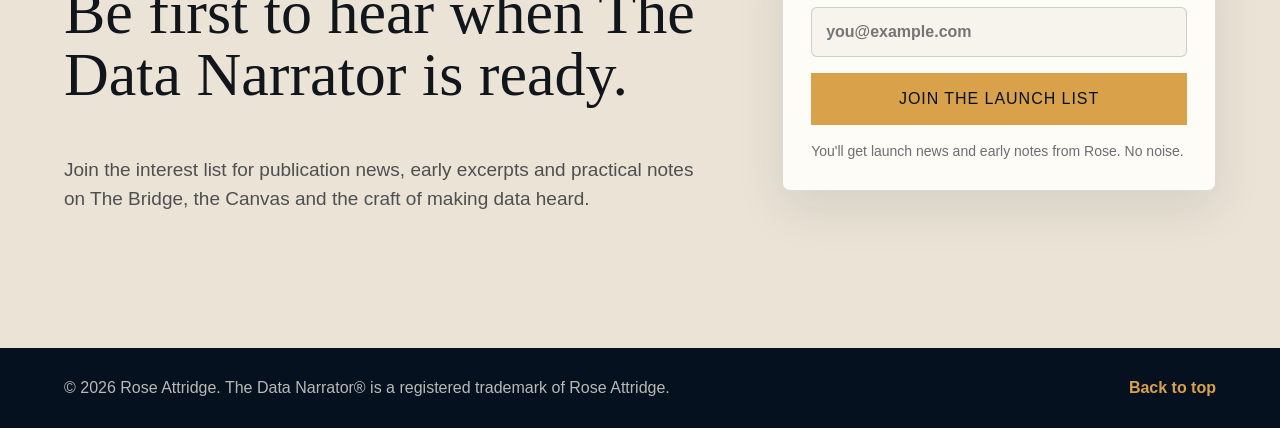
==== commit 26d38121: "Reposition The Data Narrator around decisions and action" ====
--- a/index.html
+++ b/index.html
@@ -6,31 +6,31 @@
     <title>The Data Narrator | Rose Attridge</title>
     <meta
       name="description"
-      content="The Data Narrator is the upcoming book from Rose Attridge for people whose data gets ignored and who are ready to become decision-drivers."
+      content="The Data Narrator is Rose Attridge's upcoming book and working method for turning technically correct data into decisions people understand, repeat and act on."
     />
     <meta name="robots" content="index, follow, max-image-preview:large" />
-    <link rel="canonical" href="https://www.thedatanarratorbook.com/" />
+    <link rel="canonical" href="https://thedatanarrator.com/" />
     <link rel="manifest" href="/site.webmanifest" />
     <meta name="theme-color" content="#07111f" />
     <meta property="og:title" content="The Data Narrator" />
     <meta
       property="og:description"
-      content="Nobody listens to your data until you make them. Being right is not the same as being heard."
+      content="Your data is not being ignored because it is wrong. Learn to carry the meaning from evidence to action."
     />
-    <meta property="og:image" content="https://www.thedatanarratorbook.com/assets/data-narrator-linkedin-banner.svg" />
+    <meta property="og:image" content="https://thedatanarrator.com/assets/data-narrator-linkedin-banner.svg" />
     <meta property="og:image:alt" content="The Data Narrator by Rose Attridge" />
     <meta property="og:type" content="website" />
     <meta property="og:site_name" content="The Data Narrator" />
-    <meta property="og:url" content="https://www.thedatanarratorbook.com/" />
+    <meta property="og:url" content="https://thedatanarrator.com/" />
     <meta name="twitter:card" content="summary_large_image" />
     <meta name="twitter:title" content="The Data Narrator" />
-    <meta name="twitter:description" content="Nobody listens to your data until you make them. Being right is not the same as being heard." />
-    <meta name="twitter:image" content="https://www.thedatanarratorbook.com/assets/data-narrator-linkedin-banner.svg" />
+    <meta name="twitter:description" content="Your data is not being ignored because it is wrong. Learn to carry the meaning from evidence to action." />
+    <meta name="twitter:image" content="https://thedatanarrator.com/assets/data-narrator-linkedin-banner.svg" />
     <link rel="icon" href="assets/favicon.svg" type="image/svg+xml" />
     <link rel="preconnect" href="https://www.googletagmanager.com" />
     <link rel="stylesheet" href="styles.css?v=rose-brand" />
     <script>
-      window.GA_MEASUREMENT_ID = 'G-HJQ9H7BP93';
+      window.GA_MEASUREMENT_ID = 'G-BZ7NM3VLXD';
     </script>
     <script src="analytics.js" defer></script>
     <script type="application/ld+json">
@@ -38,13 +38,13 @@
         "@context": "https://schema.org",
         "@type": "Book",
         "name": "The Data Narrator",
-        "url": "https://www.thedatanarratorbook.com/",
+        "url": "https://thedatanarrator.com/",
         "author": {
           "@type": "Person",
           "name": "Rose Attridge",
           "url": "https://roseattridge.com/"
         },
-        "description": "The Data Narrator is the upcoming book from Rose Attridge for people whose data gets ignored and who are ready to become decision-drivers.",
+        "description": "The Data Narrator is Rose Attridge's upcoming book and working method for turning technically correct data into decisions people understand, repeat and act on.",
         "inLanguage": "en",
         "publisher": {
           "@type": "Person",
@@ -68,7 +68,8 @@
       </button>
       <nav class="site-nav" data-nav>
         <a href="#book">Book</a>
-        <a href="#inside">Inside</a>
+        <a href="#method">The Bridge</a>
+        <a href="#work">Work with Rose</a>
         <a href="#author">Author</a>
         <a class="nav-button" href="#updates">Get updates</a>
       </nav>
@@ -80,39 +81,50 @@
           <img src="assets/data-narrator-linkedin-banner.svg" alt="" />
         </div>
         <div class="hero-content">
-          <p class="eyebrow">Rose Attridge / Making the unseen visible</p>
+          <p class="eyebrow">The upcoming book &amp; working method by Rose Attridge</p>
           <h1>The Data Narrator</h1>
-          <p class="hero-subtitle">Nobody listens to your data until you make them.</p>
+          <p class="hero-subtitle">Your data is not being ignored because it is wrong.</p>
           <p class="hero-copy">
-            Being right is not the same as being heard. This is the book for the capable,
-            frustrated data professional who is ready to move from report-generator to
-            decision-driver.
+            It is being ignored because nobody has carried the meaning across. The Data Narrator
+            is for capable people who are tired of producing technically correct work that changes
+            absolutely nothing.
           </p>
           <div class="hero-actions">
             <a class="button primary" href="#updates">Join the launch list</a>
-            <a class="button secondary" href="#inside">Preview the themes</a>
+            <a class="button secondary" href="#method">See how The Bridge works</a>
           </div>
-          <p class="hero-signature">A Rose Attridge book for people ready to make data heard.</p>
+          <p class="hero-signature">From report-generator to decision-driver.</p>
         </div>
       </section>
 
       <section class="intro" id="book">
         <div class="section-kicker">Why this book</div>
         <div class="intro-grid">
-          <h2>Data does not change decisions until someone carries people across.</h2>
+          <h2>Dashboards do not make decisions. People do.</h2>
           <div class="intro-copy">
             <p>
-              Most organisations are not short of dashboards, reports or governance packs. They
-              are short of meaning that reaches into someone's day and makes the next decision
-              easier.
-            </p>
-            <p>
-              The Data Narrator is built on one promise: it helps the person whose data gets
-              ignored become the person whose data decides. Under the craft sits a simple truth:
-              data is not the point. People are.
+              I have watched brilliant analysts explain the same finding three different ways and
+              still leave the room without a decision. I have watched leaders drown in reporting
+              while the most important signal sat in plain sight. The problem was not intelligence.
+              It was the gap between evidence and action.
+            </p>
+            <p>
+              The Data Narrator closes that gap. It helps you find what matters, understand the
+              human stakes and build a story sturdy enough to carry other people towards a choice.
+              Because being right is not the same as being heard—and being heard is not the same
+              as changing what happens next.
             </p>
           </div>
         </div>
+        <aside class="shared-instinct">
+          <span>The connection</span>
+          <p>
+            <strong>Put It on the Wall</strong> makes a complicated system visible to the people
+            inside it. <strong>The Data Narrator</strong> makes the meaning visible to the people
+            who must decide. Different offers; the same lifelong instinct: get the truth out of
+            one person’s head and into a form everyone can work with.
+          </p>
+        </aside>
       </section>
 
       <section class="signal-band" aria-label="Core promise">
@@ -130,42 +142,49 @@
         </div>
       </section>
 
-      <section class="inside" id="inside">
+      <section class="inside" id="method">
         <div class="section-heading">
           <p class="section-kicker">The method</p>
-          <h2>The Bridge carries people from a number they do not care about to a decision they will act on.</h2>
+          <h2>The Bridge carries people from a number they can see to a decision they will make.</h2>
+          <p class="section-lead">
+            A data story is not decoration applied to analysis. It is a crossing: from where your
+            audience is now to somewhere useful they could not reach from the numbers alone.
+          </p>
+        </div>
+        <div class="bridge-line" aria-hidden="true">
+          <span>Evidence</span><i></i><span>Meaning</span><i></i><span>Action</span>
         </div>
         <div class="theme-grid">
           <article class="theme-card">
             <span class="theme-number">01</span>
             <h3>The near bank</h3>
             <p>
-              Find the real signal: the true problem, the outcome that matters and what the
-              customer is actually experiencing.
+              Start where your audience really is. Find the signal, the decision in front of them
+              and the outcome they already care about.
             </p>
           </article>
           <article class="theme-card">
             <span class="theme-number">02</span>
             <h3>The span</h3>
             <p>
-              Build the story and analogy that carry people across without drowning them in the
-              working.
+              Select the evidence, contrast and analogy that make the meaning travel—without
+              making people wade through every piece of working.
             </p>
           </article>
           <article class="theme-card">
             <span class="theme-number">03</span>
             <h3>The far bank</h3>
             <p>
-              Name the decision, the people who have to cross and what the truth will cost them.
-              The far bank is political, not logical.
+              Land on a specific choice. Name who must act, what changes next and what accepting
+              the truth may cost. The far bank is human, not merely logical.
             </p>
           </article>
           <article class="theme-card">
             <span class="theme-number">04</span>
             <h3>The Canvas</h3>
             <p>
-              A one-page version of the Bridge you can fill in for any insight, meeting, metric
-              or decision.
+              Put the whole crossing on one page: audience, stakes, signal, story and ask. Use it
+              for an insight, meeting, metric, paper or board decision.
             </p>
           </article>
         </div>
@@ -174,24 +193,52 @@
       <section class="toolkit" aria-label="The Data Narrator toolkit">
         <div class="section-heading">
           <p class="section-kicker">The toolkit</p>
-          <h2>Practical tools drawn from real scars, not theory for theory's sake.</h2>
+          <h2>Practical tools drawn from rooms where the answer had to land.</h2>
         </div>
         <div class="toolkit-grid">
           <article>
             <h3>Y = f(X)</h3>
-            <p>The problem points, the Y is the scoreboard and the X's are the levers.</p>
+            <p>Separate the outcome from the levers so your audience knows what can actually change.</p>
           </article>
           <article>
             <h3>Four lenses</h3>
-            <p>Time, Cost, Quality and Risk: the missing fourth lens that changes the conversation.</p>
-          </article>
-          <article>
-            <h3>Villain and control tests</h3>
-            <p>Two questions that expose metrics too easy to game or impossible to influence.</p>
-          </article>
-          <article>
-            <h3>Four-move analogy method</h3>
-            <p>A teachable way to turn hard data into a story people can repeat and act on.</p>
+            <p>Translate the same truth through time, cost, quality and risk—the languages decisions speak.</p>
+          </article>
+          <article>
+            <h3>The metric tests</h3>
+            <p>Expose measures that are too easy to game, too distant to influence or pointing at the wrong villain.</p>
+          </article>
+          <article>
+            <h3>The four-move analogy</h3>
+            <p>Turn difficult evidence into an explanation another person can remember, repeat and use.</p>
+          </article>
+        </div>
+      </section>
+
+      <section class="work" id="work">
+        <div class="section-heading">
+          <p class="section-kicker">Work with The Data Narrator</p>
+          <h2>Do not wait for the book to change the way your organisation talks about data.</h2>
+          <p class="section-lead">Three ways to bring the method into the room now.</p>
+        </div>
+        <div class="work-grid">
+          <article>
+            <span>01 / For readers</span>
+            <h3>The book</h3>
+            <p>Ideas, field-tested tools and a repeatable method for moving from analysis to action.</p>
+            <a href="#updates">Join the launch list <b aria-hidden="true">→</b></a>
+          </article>
+          <article>
+            <span>02 / For teams</span>
+            <h3>From dashboard to decision</h3>
+            <p>A practical team workshop built around your own live insight, audience and decision—not a generic training day.</p>
+            <a href="https://roseattridge.com/#contact">Discuss a workshop <b aria-hidden="true">→</b></a>
+          </article>
+          <article>
+            <span>03 / For leaders</span>
+            <h3>Nobody listens to your data until you make them</h3>
+            <p>A provocative executive briefing or keynote on why technically correct reporting so often fails to move an organisation.</p>
+            <a href="https://roseattridge.com/#contact">Invite Rose to speak <b aria-hidden="true">→</b></a>
           </article>
         </div>
       </section>
@@ -199,10 +246,10 @@
       <section class="audience">
         <div class="audience-panel">
           <p class="section-kicker">Written for</p>
-          <h2>The overlooked data professional and the leader drowning in dashboards.</h2>
+          <h2>For the person with something true to say—and no appetite for making another decorative dashboard.</h2>
           <ul>
             <li>Analysts, data owners and governance leads who are tired of being technically right and organisationally ignored.</li>
-            <li>Senior leaders who need fewer decorative dashboards and more decisions they can trust.</li>
+            <li>Senior leaders who need fewer reporting rituals and more decisions they can trust.</li>
             <li>Transformation teams trying to surface the truth before risk becomes expensive.</li>
             <li>Anyone who has learned that the failure is rarely the data. It is whether anyone is willing to cross.</li>
           </ul>
@@ -215,13 +262,14 @@
             <p class="section-kicker">About the author</p>
             <h2>Rose Attridge</h2>
             <p>
-              Rose is an independent consultant working across transformation governance, delivery
-              control, data strategy, operating model design and executive reporting.
-            </p>
-            <p>
-              The book is built from hard-won work across advanced engineering, construction,
-              insurance, retail and energy, where the real barrier was often not the quality of
-              the data but whether capable people were ready, willing or invited to act on it.
+              Rose is a Lean Six Sigma Black Belt and independent transformation adviser. Her
+              career has been spent pulling operations apart, following the work to the frontline
+              and helping leaders see what their reporting often hides.
+            </p>
+            <p>
+              The book grew from hard-won work across advanced engineering, construction,
+              insurance, retail and energy. Again and again, the breakthrough came when people
+              stopped presenting data as an answer and started using it to create shared meaning.
             </p>
             <p class="author-link">
               <a href="https://roseattridge.com/">Rose Attridge / Making the unseen visible</a>
@@ -229,16 +277,16 @@
           </div>
           <dl class="author-proof">
             <div>
-              <dt>20 years</dt>
-              <dd>Across operational, commercial, transformation and data-led roles.</dd>
+              <dt>20+ years</dt>
+              <dd>Turning operational complexity into something people can understand and change.</dd>
             </div>
             <div>
-              <dt>240m records</dt>
-              <dd>Migration governance experience in a FTSE 250 environment.</dd>
+              <dt>Frontline to boardroom</dt>
+              <dd>Built for the distance an insight must travel inside a real organisation.</dd>
             </div>
             <div>
-              <dt>184% growth</dt>
-              <dd>Digital improvement contribution to web revenue growth.</dd>
+              <dt>One useful test</dt>
+              <dd>Can another person understand it, repeat it and make a better decision?</dd>
             </div>
           </dl>
         </div>
--- a/styles.css
+++ b/styles.css
@@ -318,6 +318,33 @@
   font-size: 20px;
 }
 
+.shared-instinct {
+  display: grid;
+  grid-template-columns: minmax(150px, .28fr) minmax(0, 1fr);
+  gap: 28px;
+  max-width: 1100px;
+  margin-top: 64px;
+  padding: 26px 0;
+  border-top: 1px solid var(--line);
+  border-bottom: 1px solid var(--line);
+}
+
+.shared-instinct span {
+  color: var(--copper);
+  font-size: 11px;
+  font-weight: 900;
+  letter-spacing: .18em;
+  text-transform: uppercase;
+}
+
+.shared-instinct p {
+  max-width: 800px;
+  margin: 0;
+  font-family: Georgia, "Times New Roman", serif;
+  font-size: clamp(21px, 2.4vw, 30px);
+  line-height: 1.28;
+}
+
 .signal-band {
   display: grid;
   grid-template-columns: repeat(3, 1fr);
@@ -352,6 +379,43 @@
 .section-heading {
   max-width: 790px;
   margin-bottom: 42px;
+}
+
+.section-lead {
+  max-width: 680px;
+  color: rgba(17, 22, 29, .68);
+  font-size: 19px;
+}
+
+.bridge-line {
+  display: grid;
+  grid-template-columns: auto minmax(36px, 1fr) auto minmax(36px, 1fr) auto;
+  gap: 18px;
+  align-items: center;
+  margin: 0 0 34px;
+  color: var(--copper);
+  font-size: 11px;
+  font-weight: 900;
+  letter-spacing: .16em;
+  text-transform: uppercase;
+}
+
+.bridge-line i {
+  position: relative;
+  height: 1px;
+  background: var(--gold);
+}
+
+.bridge-line i::after {
+  content: "";
+  position: absolute;
+  top: -3px;
+  right: 0;
+  width: 7px;
+  height: 7px;
+  border-top: 1px solid var(--gold);
+  border-right: 1px solid var(--gold);
+  transform: rotate(45deg);
 }
 
 .theme-grid {
@@ -382,6 +446,74 @@
 
 .toolkit {
   background: var(--mist);
+}
+
+.work {
+  padding: clamp(72px, 9vw, 128px) clamp(20px, 5vw, 72px);
+  color: var(--cream);
+  background: var(--deep);
+}
+
+.work .section-heading {
+  max-width: 940px;
+}
+
+.work .section-lead {
+  color: rgba(255, 253, 248, .66);
+}
+
+.work-grid {
+  display: grid;
+  grid-template-columns: repeat(3, minmax(0, 1fr));
+  border-top: 1px solid rgba(255, 253, 248, .18);
+  border-left: 1px solid rgba(255, 253, 248, .18);
+}
+
+.work-grid article {
+  display: flex;
+  min-height: 360px;
+  padding: 30px;
+  flex-direction: column;
+  border-right: 1px solid rgba(255, 253, 248, .18);
+  border-bottom: 1px solid rgba(255, 253, 248, .18);
+}
+
+.work-grid span {
+  color: var(--gold);
+  font-size: 11px;
+  font-weight: 900;
+  letter-spacing: .15em;
+  text-transform: uppercase;
+}
+
+.work-grid h3 {
+  max-width: 360px;
+  margin-top: 60px;
+  font-family: Georgia, "Times New Roman", serif;
+  font-size: clamp(27px, 3vw, 40px);
+  font-weight: 500;
+}
+
+.work-grid p {
+  color: rgba(255, 253, 248, .7);
+}
+
+.work-grid a {
+  display: inline-flex;
+  gap: 10px;
+  align-items: center;
+  margin-top: auto;
+  color: var(--gold);
+  font-size: 12px;
+  font-weight: 900;
+  letter-spacing: .1em;
+  text-decoration: none;
+  text-transform: uppercase;
+}
+
+.work-grid b {
+  font-size: 20px;
+  font-weight: 400;
 }
 
 .toolkit-grid {
@@ -603,7 +735,8 @@
 
   .theme-grid,
   .toolkit-grid,
-  .signal-band {
+  .signal-band,
+  .work-grid {
     grid-template-columns: repeat(2, minmax(0, 1fr));
   }
 }
@@ -660,10 +793,26 @@
   .theme-grid,
   .toolkit-grid,
   .signal-band,
+  .work-grid,
   .audience-panel ul {
     grid-template-columns: 1fr;
   }
 
+  .shared-instinct {
+    grid-template-columns: 1fr;
+    gap: 12px;
+  }
+
+  .bridge-line {
+    gap: 9px;
+    font-size: 9px;
+    letter-spacing: .08em;
+  }
+
+  .work-grid article {
+    min-height: 320px;
+  }
+
   .theme-card {
     min-height: auto;
   }
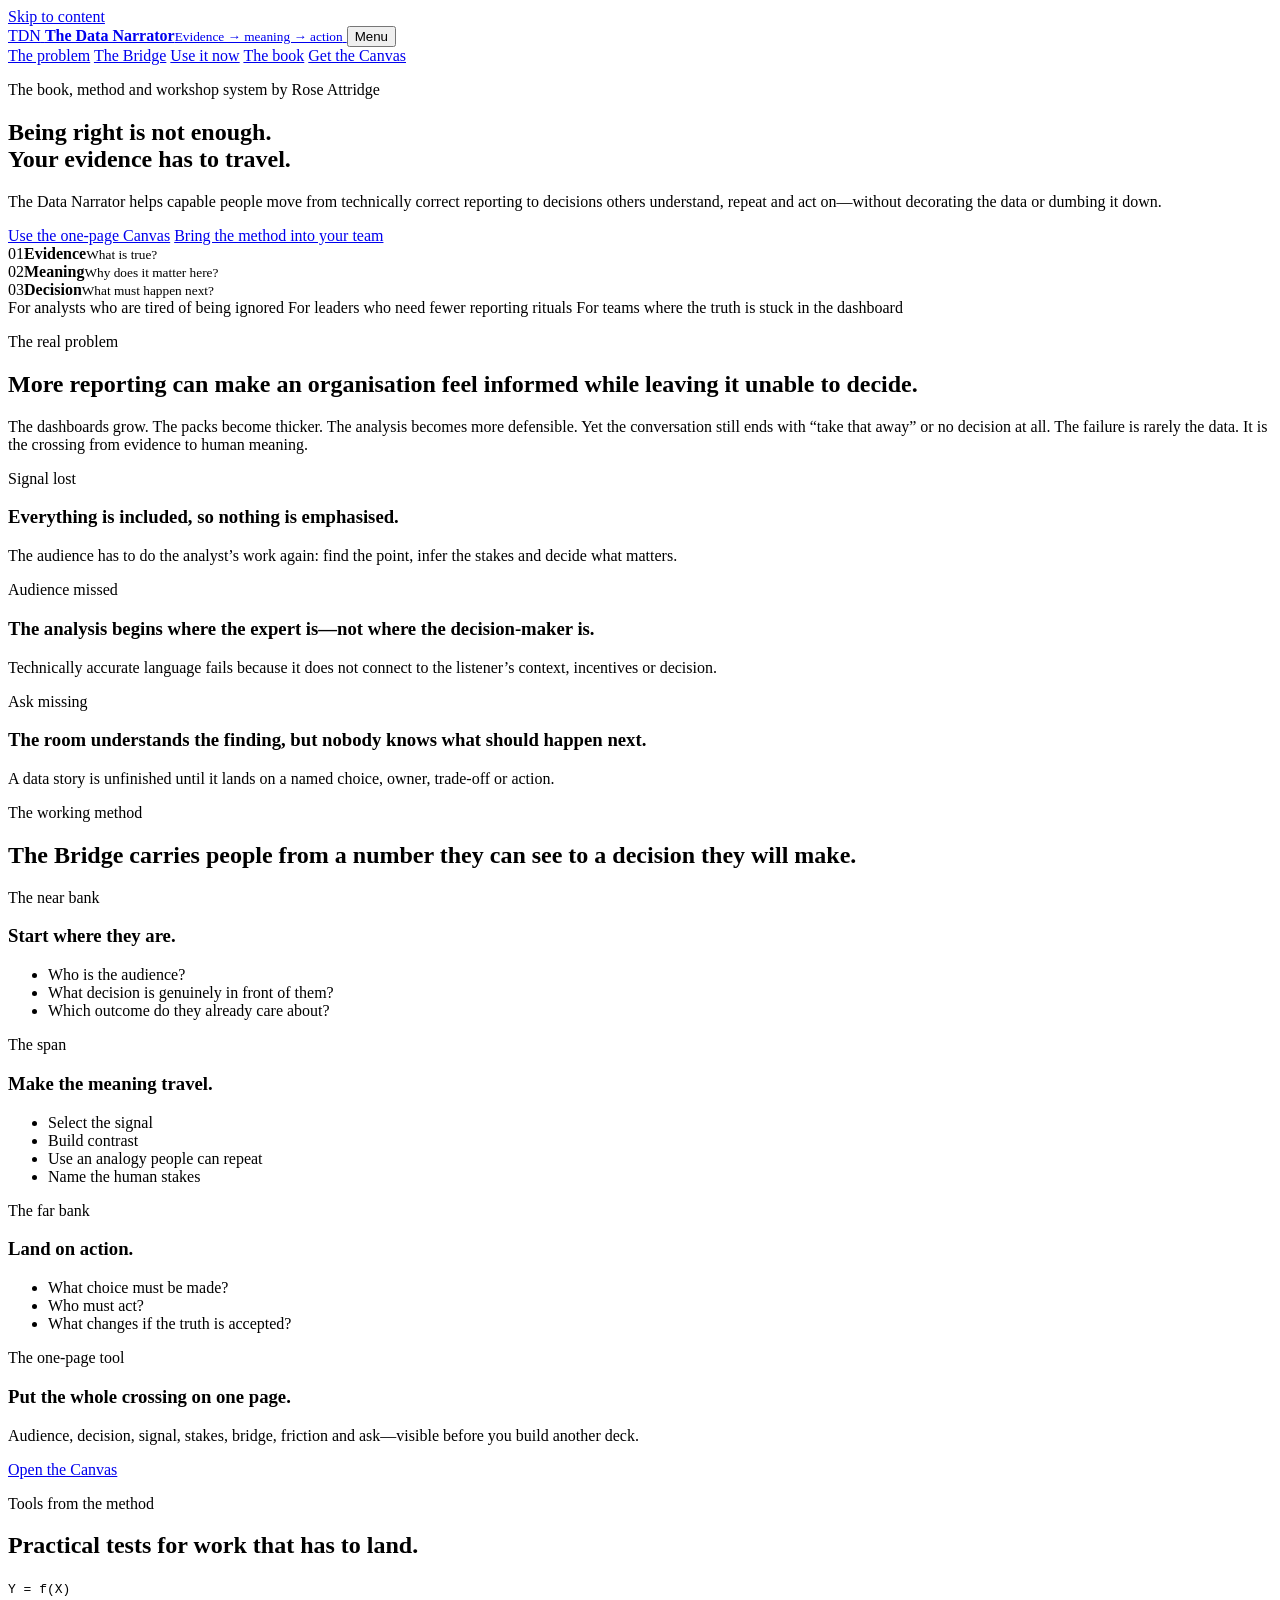
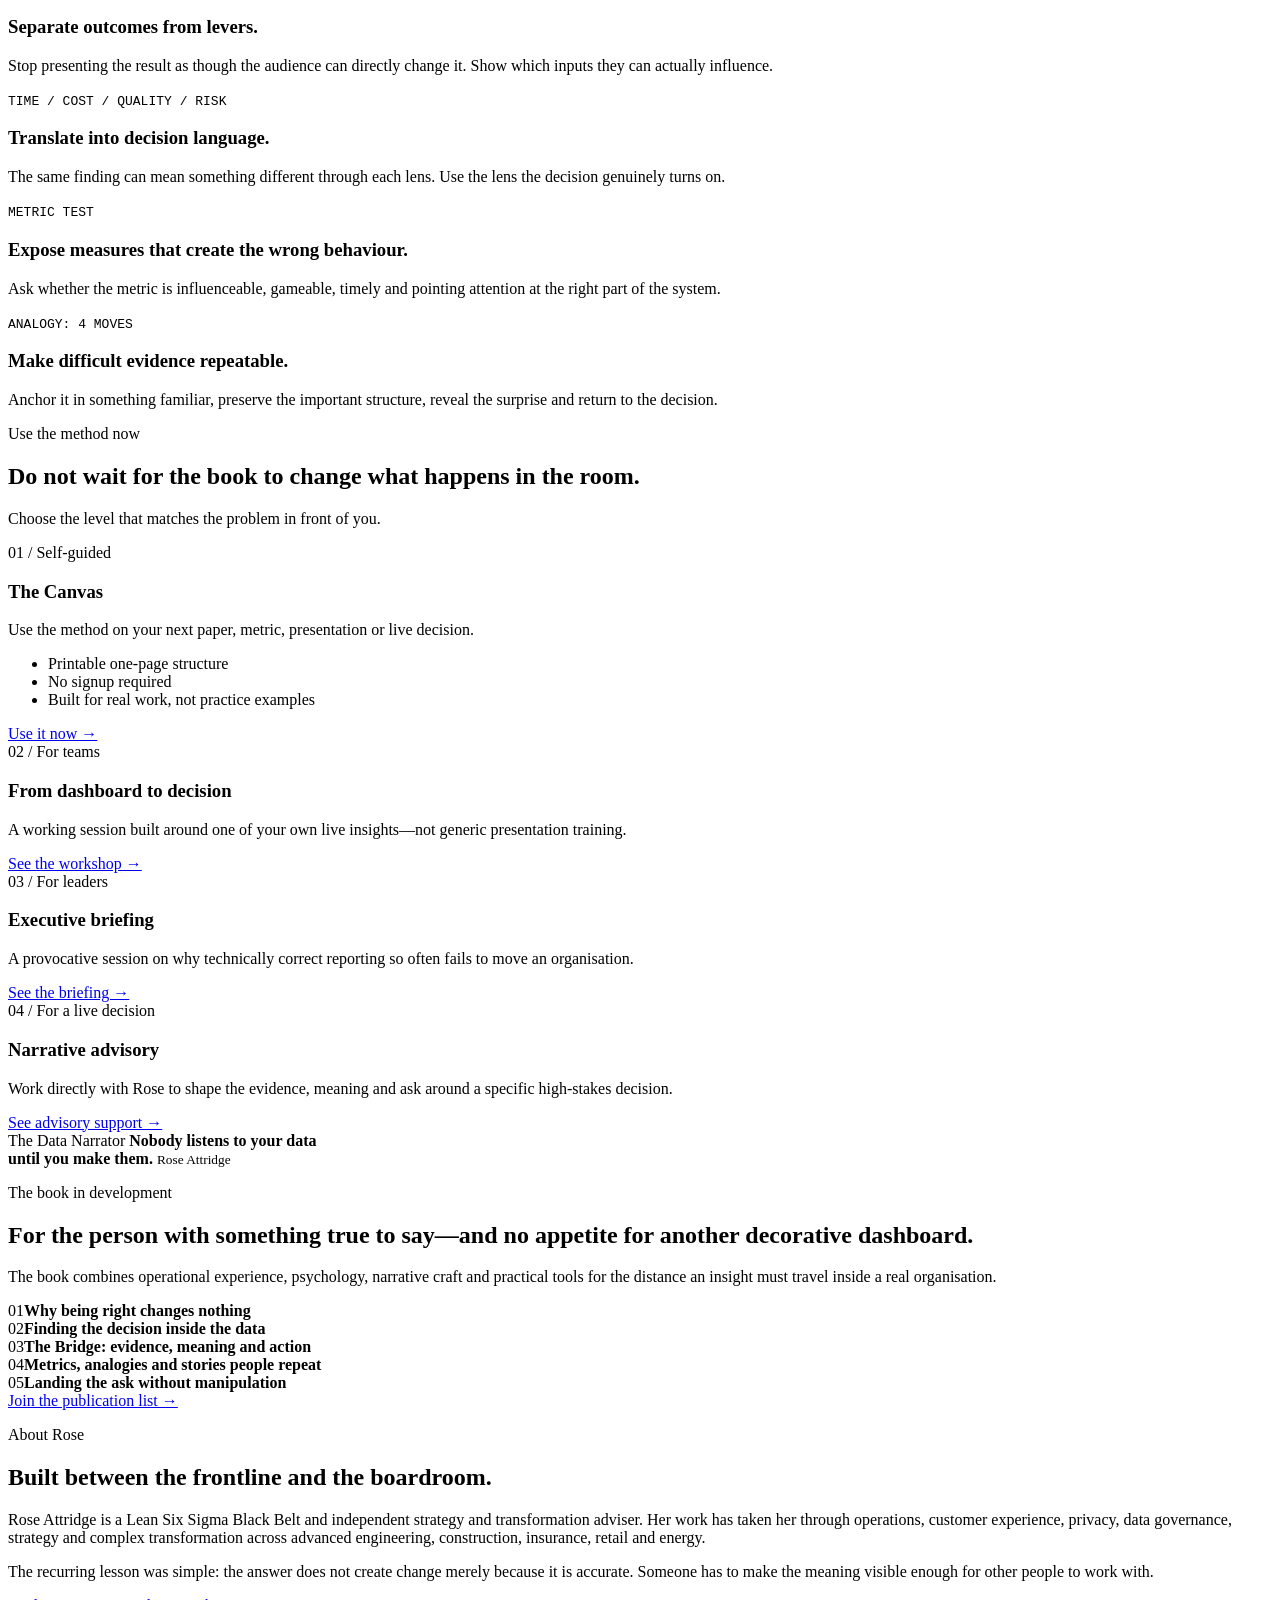
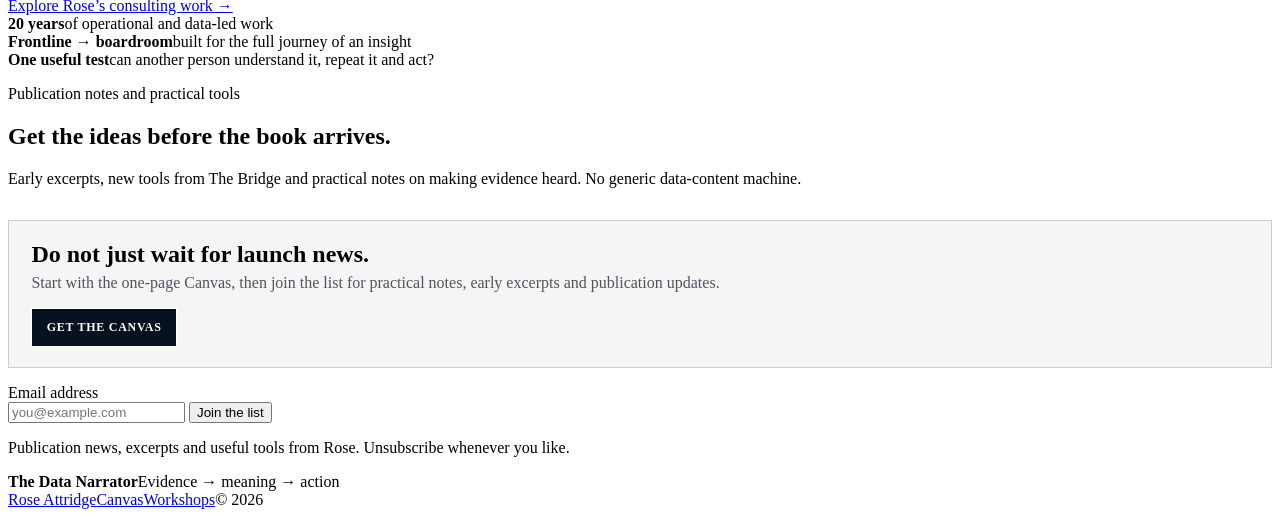
==== commit 810f4ad9: "Rebuild The Data Narrator homepage" ====
--- a/index.html
+++ b/index.html
@@ -1,341 +1,316 @@
 <!doctype html>
 <html lang="en">
-  <head>
-    <meta charset="utf-8" />
-    <meta name="viewport" content="width=device-width, initial-scale=1" />
-    <title>The Data Narrator | Rose Attridge</title>
-    <meta
-      name="description"
-      content="The Data Narrator is Rose Attridge's upcoming book and working method for turning technically correct data into decisions people understand, repeat and act on."
-    />
-    <meta name="robots" content="index, follow, max-image-preview:large" />
-    <link rel="canonical" href="https://thedatanarrator.com/" />
-    <link rel="manifest" href="/site.webmanifest" />
-    <meta name="theme-color" content="#07111f" />
-    <meta property="og:title" content="The Data Narrator" />
-    <meta
-      property="og:description"
-      content="Your data is not being ignored because it is wrong. Learn to carry the meaning from evidence to action."
-    />
-    <meta property="og:image" content="https://thedatanarrator.com/assets/data-narrator-linkedin-banner.svg" />
-    <meta property="og:image:alt" content="The Data Narrator by Rose Attridge" />
-    <meta property="og:type" content="website" />
-    <meta property="og:site_name" content="The Data Narrator" />
-    <meta property="og:url" content="https://thedatanarrator.com/" />
-    <meta name="twitter:card" content="summary_large_image" />
-    <meta name="twitter:title" content="The Data Narrator" />
-    <meta name="twitter:description" content="Your data is not being ignored because it is wrong. Learn to carry the meaning from evidence to action." />
-    <meta name="twitter:image" content="https://thedatanarrator.com/assets/data-narrator-linkedin-banner.svg" />
-    <link rel="icon" href="assets/favicon.svg" type="image/svg+xml" />
-    <link rel="preconnect" href="https://www.googletagmanager.com" />
-    <link rel="stylesheet" href="styles.css?v=rose-brand" />
-    <script>
-      window.GA_MEASUREMENT_ID = 'G-BZ7NM3VLXD';
-    </script>
-    <script src="analytics.js" defer></script>
-    <script type="application/ld+json">
-      {
-        "@context": "https://schema.org",
-        "@type": "Book",
-        "name": "The Data Narrator",
-        "url": "https://thedatanarrator.com/",
-        "author": {
-          "@type": "Person",
-          "name": "Rose Attridge",
-          "url": "https://roseattridge.com/"
-        },
-        "description": "The Data Narrator is Rose Attridge's upcoming book and working method for turning technically correct data into decisions people understand, repeat and act on.",
-        "inLanguage": "en",
-        "publisher": {
-          "@type": "Person",
-          "name": "Rose Attridge"
-        }
-      }
-    </script>
-  </head>
-  <body>
-    <header class="site-header" data-header>
-      <a class="brand" href="#top" aria-label="The Data Narrator home">
-        <span class="brand-mark" aria-hidden="true">TDN</span>
-        <span class="brand-text">
+<head>
+  <meta charset="utf-8" />
+  <meta name="viewport" content="width=device-width, initial-scale=1" />
+  <title>The Data Narrator | Turn Data Into Decisions People Act On</title>
+  <meta name="description" content="The Data Narrator is Rose Attridge's book, method and workshop system for helping evidence travel from technically correct analysis to decisions people understand and act on." />
+  <meta name="robots" content="index, follow, max-image-preview:large" />
+  <link rel="canonical" href="https://thedatanarrator.com/" />
+  <link rel="manifest" href="/site.webmanifest" />
+  <link rel="icon" href="assets/favicon.svg" type="image/svg+xml" />
+  <meta name="theme-color" content="#07101f" />
+  <meta property="og:type" content="website" />
+  <meta property="og:site_name" content="The Data Narrator" />
+  <meta property="og:title" content="The Data Narrator | Turn Data Into Decisions People Act On" />
+  <meta property="og:description" content="Your data is not being ignored because it is wrong. The meaning is not making it across." />
+  <meta property="og:url" content="https://thedatanarrator.com/" />
+  <meta property="og:image" content="https://thedatanarrator.com/assets/data-narrator-linkedin-banner.svg" />
+  <meta property="og:image:alt" content="The Data Narrator by Rose Attridge" />
+  <meta name="twitter:card" content="summary_large_image" />
+  <meta name="twitter:title" content="The Data Narrator" />
+  <meta name="twitter:description" content="From report-generator to decision-driver." />
+  <meta name="twitter:image" content="https://thedatanarrator.com/assets/data-narrator-linkedin-banner.svg" />
+  <link rel="preconnect" href="https://fonts.googleapis.com" />
+  <link rel="preconnect" href="https://fonts.gstatic.com" crossorigin />
+  <link rel="preconnect" href="https://www.googletagmanager.com" />
+  <link href="https://fonts.googleapis.com/css2?family=DM+Sans:wght@400;500;600&family=IBM+Plex+Mono:wght@400;500&family=Manrope:wght@400;500;600;700&display=swap" rel="stylesheet" />
+  <link rel="stylesheet" href="redesign.css?v=2" />
+  <script>window.GA_MEASUREMENT_ID = 'G-BZ7NM3VLXD';</script>
+  <script src="analytics.js" defer></script>
+  <script type="application/ld+json">
+  {
+    "@context": "https://schema.org",
+    "@type": "Book",
+    "name": "The Data Narrator",
+    "url": "https://thedatanarrator.com/",
+    "author": {
+      "@type": "Person",
+      "name": "Rose Attridge",
+      "url": "https://roseattridge.com/"
+    },
+    "description": "A practical method for turning technically correct data into decisions people understand, repeat and act on.",
+    "inLanguage": "en"
+  }
+  </script>
+</head>
+<body>
+  <a class="skip-link" href="#main">Skip to content</a>
+
+  <header class="site-header" data-header>
+    <a class="brand" href="#top" aria-label="The Data Narrator home">
+      <span class="brand-mark">TDN</span>
+      <span class="brand-copy"><strong>The Data Narrator</strong><small>Evidence → meaning → action</small></span>
+    </a>
+    <button class="menu-button" type="button" aria-expanded="false" aria-controls="site-nav" data-menu>Menu</button>
+    <nav class="site-nav" id="site-nav" data-nav>
+      <a href="#problem">The problem</a>
+      <a href="#bridge">The Bridge</a>
+      <a href="#use-it">Use it now</a>
+      <a href="#book">The book</a>
+      <a class="nav-cta" href="canvas.html">Get the Canvas</a>
+    </nav>
+  </header>
+
+  <main id="main">
+    <section class="hero" id="top">
+      <div class="hero-copy">
+        <p class="kicker">The book, method and workshop system by Rose Attridge</p>
+        <h1>Being right is not enough.<br><span>Your evidence has to travel.</span></h1>
+        <p class="hero-lead">
+          The Data Narrator helps capable people move from technically correct reporting to decisions
+          others understand, repeat and act on—without decorating the data or dumbing it down.
+        </p>
+        <div class="hero-actions">
+          <a class="button primary" href="canvas.html">Use the one-page Canvas</a>
+          <a class="button secondary" href="workshops.html">Bring the method into your team</a>
+        </div>
+      </div>
+      <div class="hero-rail" aria-label="The journey from evidence to action">
+        <div><span>01</span><strong>Evidence</strong><small>What is true?</small></div>
+        <i></i>
+        <div><span>02</span><strong>Meaning</strong><small>Why does it matter here?</small></div>
+        <i></i>
+        <div><span>03</span><strong>Decision</strong><small>What must happen next?</small></div>
+      </div>
+    </section>
+
+    <section class="proof-band">
+      <span>For analysts who are tired of being ignored</span>
+      <span>For leaders who need fewer reporting rituals</span>
+      <span>For teams where the truth is stuck in the dashboard</span>
+    </section>
+
+    <section class="section problem" id="problem">
+      <div class="section-intro">
+        <p class="kicker">The real problem</p>
+        <h2>More reporting can make an organisation feel informed while leaving it unable to decide.</h2>
+        <p>
+          The dashboards grow. The packs become thicker. The analysis becomes more defensible. Yet the
+          conversation still ends with “take that away” or no decision at all. The failure is rarely the
+          data. It is the crossing from evidence to human meaning.
+        </p>
+      </div>
+      <div class="failure-grid">
+        <article>
+          <span>Signal lost</span>
+          <h3>Everything is included, so nothing is emphasised.</h3>
+          <p>The audience has to do the analyst’s work again: find the point, infer the stakes and decide what matters.</p>
+        </article>
+        <article>
+          <span>Audience missed</span>
+          <h3>The analysis begins where the expert is—not where the decision-maker is.</h3>
+          <p>Technically accurate language fails because it does not connect to the listener’s context, incentives or decision.</p>
+        </article>
+        <article>
+          <span>Ask missing</span>
+          <h3>The room understands the finding, but nobody knows what should happen next.</h3>
+          <p>A data story is unfinished until it lands on a named choice, owner, trade-off or action.</p>
+        </article>
+      </div>
+    </section>
+
+    <section class="section bridge" id="bridge">
+      <div class="bridge-heading">
+        <p class="kicker">The working method</p>
+        <h2>The Bridge carries people from a number they can see to a decision they will make.</h2>
+      </div>
+      <div class="bridge-map" aria-label="The Data Narrator Bridge">
+        <div class="bank near">
+          <p>The near bank</p>
+          <h3>Start where they are.</h3>
+          <ul>
+            <li>Who is the audience?</li>
+            <li>What decision is genuinely in front of them?</li>
+            <li>Which outcome do they already care about?</li>
+          </ul>
+        </div>
+        <div class="span">
+          <span class="span-line"></span>
+          <div>
+            <p>The span</p>
+            <h3>Make the meaning travel.</h3>
+            <ul>
+              <li>Select the signal</li>
+              <li>Build contrast</li>
+              <li>Use an analogy people can repeat</li>
+              <li>Name the human stakes</li>
+            </ul>
+          </div>
+        </div>
+        <div class="bank far">
+          <p>The far bank</p>
+          <h3>Land on action.</h3>
+          <ul>
+            <li>What choice must be made?</li>
+            <li>Who must act?</li>
+            <li>What changes if the truth is accepted?</li>
+          </ul>
+        </div>
+      </div>
+      <div class="canvas-callout">
+        <div>
+          <p class="kicker">The one-page tool</p>
+          <h3>Put the whole crossing on one page.</h3>
+          <p>Audience, decision, signal, stakes, bridge, friction and ask—visible before you build another deck.</p>
+        </div>
+        <a class="button primary" href="canvas.html">Open the Canvas</a>
+      </div>
+    </section>
+
+    <section class="section toolkit">
+      <div class="section-intro compact">
+        <p class="kicker">Tools from the method</p>
+        <h2>Practical tests for work that has to land.</h2>
+      </div>
+      <div class="tool-grid">
+        <article>
+          <code>Y = f(X)</code>
+          <h3>Separate outcomes from levers.</h3>
+          <p>Stop presenting the result as though the audience can directly change it. Show which inputs they can actually influence.</p>
+        </article>
+        <article>
+          <code>TIME / COST / QUALITY / RISK</code>
+          <h3>Translate into decision language.</h3>
+          <p>The same finding can mean something different through each lens. Use the lens the decision genuinely turns on.</p>
+        </article>
+        <article>
+          <code>METRIC TEST</code>
+          <h3>Expose measures that create the wrong behaviour.</h3>
+          <p>Ask whether the metric is influenceable, gameable, timely and pointing attention at the right part of the system.</p>
+        </article>
+        <article>
+          <code>ANALOGY: 4 MOVES</code>
+          <h3>Make difficult evidence repeatable.</h3>
+          <p>Anchor it in something familiar, preserve the important structure, reveal the surprise and return to the decision.</p>
+        </article>
+      </div>
+    </section>
+
+    <section class="section use-it" id="use-it">
+      <div class="section-intro light">
+        <p class="kicker">Use the method now</p>
+        <h2>Do not wait for the book to change what happens in the room.</h2>
+        <p>Choose the level that matches the problem in front of you.</p>
+      </div>
+      <div class="offer-grid">
+        <article class="offer-featured">
+          <span>01 / Self-guided</span>
+          <h3>The Canvas</h3>
+          <p>Use the method on your next paper, metric, presentation or live decision.</p>
+          <ul>
+            <li>Printable one-page structure</li>
+            <li>No signup required</li>
+            <li>Built for real work, not practice examples</li>
+          </ul>
+          <a href="canvas.html">Use it now →</a>
+        </article>
+        <article>
+          <span>02 / For teams</span>
+          <h3>From dashboard to decision</h3>
+          <p>A working session built around one of your own live insights—not generic presentation training.</p>
+          <a href="workshops.html">See the workshop →</a>
+        </article>
+        <article>
+          <span>03 / For leaders</span>
+          <h3>Executive briefing</h3>
+          <p>A provocative session on why technically correct reporting so often fails to move an organisation.</p>
+          <a href="workshops.html#briefing">See the briefing →</a>
+        </article>
+        <article>
+          <span>04 / For a live decision</span>
+          <h3>Narrative advisory</h3>
+          <p>Work directly with Rose to shape the evidence, meaning and ask around a specific high-stakes decision.</p>
+          <a href="workshops.html#advisory">See advisory support →</a>
+        </article>
+      </div>
+    </section>
+
+    <section class="section book" id="book">
+      <div class="book-visual">
+        <div class="book-cover">
           <span>The Data Narrator</span>
-          <small>Making data visible</small>
-        </span>
-      </a>
-      <button class="nav-toggle" type="button" data-nav-toggle aria-label="Open menu" aria-expanded="false">
-        <span></span>
-        <span></span>
-      </button>
-      <nav class="site-nav" data-nav>
-        <a href="#book">Book</a>
-        <a href="#method">The Bridge</a>
-        <a href="#work">Work with Rose</a>
-        <a href="#author">Author</a>
-        <a class="nav-button" href="#updates">Get updates</a>
-      </nav>
-    </header>
-
-    <main id="top">
-      <section class="hero" aria-label="The Data Narrator">
-        <div class="hero-media" aria-hidden="true">
-          <img src="assets/data-narrator-linkedin-banner.svg" alt="" />
-        </div>
-        <div class="hero-content">
-          <p class="eyebrow">The upcoming book &amp; working method by Rose Attridge</p>
-          <h1>The Data Narrator</h1>
-          <p class="hero-subtitle">Your data is not being ignored because it is wrong.</p>
-          <p class="hero-copy">
-            It is being ignored because nobody has carried the meaning across. The Data Narrator
-            is for capable people who are tired of producing technically correct work that changes
-            absolutely nothing.
-          </p>
-          <div class="hero-actions">
-            <a class="button primary" href="#updates">Join the launch list</a>
-            <a class="button secondary" href="#method">See how The Bridge works</a>
-          </div>
-          <p class="hero-signature">From report-generator to decision-driver.</p>
-        </div>
-      </section>
-
-      <section class="intro" id="book">
-        <div class="section-kicker">Why this book</div>
-        <div class="intro-grid">
-          <h2>Dashboards do not make decisions. People do.</h2>
-          <div class="intro-copy">
-            <p>
-              I have watched brilliant analysts explain the same finding three different ways and
-              still leave the room without a decision. I have watched leaders drown in reporting
-              while the most important signal sat in plain sight. The problem was not intelligence.
-              It was the gap between evidence and action.
-            </p>
-            <p>
-              The Data Narrator closes that gap. It helps you find what matters, understand the
-              human stakes and build a story sturdy enough to carry other people towards a choice.
-              Because being right is not the same as being heard—and being heard is not the same
-              as changing what happens next.
-            </p>
-          </div>
-        </div>
-        <aside class="shared-instinct">
-          <span>The connection</span>
-          <p>
-            <strong>Put It on the Wall</strong> makes a complicated system visible to the people
-            inside it. <strong>The Data Narrator</strong> makes the meaning visible to the people
-            who must decide. Different offers; the same lifelong instinct: get the truth out of
-            one person’s head and into a form everyone can work with.
-          </p>
-        </aside>
-      </section>
-
-      <section class="signal-band" aria-label="Core promise">
-        <div>
-          <span>From report-generator</span>
-          <strong>to decision-driver</strong>
-        </div>
-        <div>
-          <span>From being right</span>
-          <strong>to being heard</strong>
-        </div>
-        <div>
-          <span>From dashboards</span>
-          <strong>to decisions people act on</strong>
-        </div>
-      </section>
-
-      <section class="inside" id="method">
-        <div class="section-heading">
-          <p class="section-kicker">The method</p>
-          <h2>The Bridge carries people from a number they can see to a decision they will make.</h2>
-          <p class="section-lead">
-            A data story is not decoration applied to analysis. It is a crossing: from where your
-            audience is now to somewhere useful they could not reach from the numbers alone.
-          </p>
-        </div>
-        <div class="bridge-line" aria-hidden="true">
-          <span>Evidence</span><i></i><span>Meaning</span><i></i><span>Action</span>
-        </div>
-        <div class="theme-grid">
-          <article class="theme-card">
-            <span class="theme-number">01</span>
-            <h3>The near bank</h3>
-            <p>
-              Start where your audience really is. Find the signal, the decision in front of them
-              and the outcome they already care about.
-            </p>
-          </article>
-          <article class="theme-card">
-            <span class="theme-number">02</span>
-            <h3>The span</h3>
-            <p>
-              Select the evidence, contrast and analogy that make the meaning travel—without
-              making people wade through every piece of working.
-            </p>
-          </article>
-          <article class="theme-card">
-            <span class="theme-number">03</span>
-            <h3>The far bank</h3>
-            <p>
-              Land on a specific choice. Name who must act, what changes next and what accepting
-              the truth may cost. The far bank is human, not merely logical.
-            </p>
-          </article>
-          <article class="theme-card">
-            <span class="theme-number">04</span>
-            <h3>The Canvas</h3>
-            <p>
-              Put the whole crossing on one page: audience, stakes, signal, story and ask. Use it
-              for an insight, meeting, metric, paper or board decision.
-            </p>
-          </article>
-        </div>
-      </section>
-
-      <section class="toolkit" aria-label="The Data Narrator toolkit">
-        <div class="section-heading">
-          <p class="section-kicker">The toolkit</p>
-          <h2>Practical tools drawn from rooms where the answer had to land.</h2>
-        </div>
-        <div class="toolkit-grid">
-          <article>
-            <h3>Y = f(X)</h3>
-            <p>Separate the outcome from the levers so your audience knows what can actually change.</p>
-          </article>
-          <article>
-            <h3>Four lenses</h3>
-            <p>Translate the same truth through time, cost, quality and risk—the languages decisions speak.</p>
-          </article>
-          <article>
-            <h3>The metric tests</h3>
-            <p>Expose measures that are too easy to game, too distant to influence or pointing at the wrong villain.</p>
-          </article>
-          <article>
-            <h3>The four-move analogy</h3>
-            <p>Turn difficult evidence into an explanation another person can remember, repeat and use.</p>
-          </article>
-        </div>
-      </section>
-
-      <section class="work" id="work">
-        <div class="section-heading">
-          <p class="section-kicker">Work with The Data Narrator</p>
-          <h2>Do not wait for the book to change the way your organisation talks about data.</h2>
-          <p class="section-lead">Three ways to bring the method into the room now.</p>
-        </div>
-        <div class="work-grid">
-          <article>
-            <span>01 / For readers</span>
-            <h3>The book</h3>
-            <p>Ideas, field-tested tools and a repeatable method for moving from analysis to action.</p>
-            <a href="#updates">Join the launch list <b aria-hidden="true">→</b></a>
-          </article>
-          <article>
-            <span>02 / For teams</span>
-            <h3>From dashboard to decision</h3>
-            <p>A practical team workshop built around your own live insight, audience and decision—not a generic training day.</p>
-            <a href="https://roseattridge.com/#contact">Discuss a workshop <b aria-hidden="true">→</b></a>
-          </article>
-          <article>
-            <span>03 / For leaders</span>
-            <h3>Nobody listens to your data until you make them</h3>
-            <p>A provocative executive briefing or keynote on why technically correct reporting so often fails to move an organisation.</p>
-            <a href="https://roseattridge.com/#contact">Invite Rose to speak <b aria-hidden="true">→</b></a>
-          </article>
-        </div>
-      </section>
-
-      <section class="audience">
-        <div class="audience-panel">
-          <p class="section-kicker">Written for</p>
-          <h2>For the person with something true to say—and no appetite for making another decorative dashboard.</h2>
-          <ul>
-            <li>Analysts, data owners and governance leads who are tired of being technically right and organisationally ignored.</li>
-            <li>Senior leaders who need fewer reporting rituals and more decisions they can trust.</li>
-            <li>Transformation teams trying to surface the truth before risk becomes expensive.</li>
-            <li>Anyone who has learned that the failure is rarely the data. It is whether anyone is willing to cross.</li>
-          </ul>
-        </div>
-      </section>
-
-      <section class="author" id="author">
-        <div class="author-card">
-          <div class="author-copy">
-            <p class="section-kicker">About the author</p>
-            <h2>Rose Attridge</h2>
-            <p>
-              Rose is a Lean Six Sigma Black Belt and independent transformation adviser. Her
-              career has been spent pulling operations apart, following the work to the frontline
-              and helping leaders see what their reporting often hides.
-            </p>
-            <p>
-              The book grew from hard-won work across advanced engineering, construction,
-              insurance, retail and energy. Again and again, the breakthrough came when people
-              stopped presenting data as an answer and started using it to create shared meaning.
-            </p>
-            <p class="author-link">
-              <a href="https://roseattridge.com/">Rose Attridge / Making the unseen visible</a>
-            </p>
-          </div>
-          <dl class="author-proof">
-            <div>
-              <dt>20+ years</dt>
-              <dd>Turning operational complexity into something people can understand and change.</dd>
-            </div>
-            <div>
-              <dt>Frontline to boardroom</dt>
-              <dd>Built for the distance an insight must travel inside a real organisation.</dd>
-            </div>
-            <div>
-              <dt>One useful test</dt>
-              <dd>Can another person understand it, repeat it and make a better decision?</dd>
-            </div>
-          </dl>
-        </div>
-      </section>
-
-      <section class="updates" id="updates">
-        <div class="updates-copy">
-          <p class="section-kicker">Launch updates</p>
-          <h2>Be first to hear when The Data Narrator is ready.</h2>
-          <p>
-            Join the interest list for publication news, early excerpts and practical notes on
-            The Bridge, the Canvas and the craft of making data heard.
-          </p>
-        </div>
-        <form
-          action="https://app.kit.com/forms/9690782/subscriptions"
-          class="signup-form kit-signup formkit-form"
-          method="post"
-          data-sv-form="9690782"
-          data-uid="6392e0bb56"
-          data-format="inline"
-          data-version="5"
-        >
-          <ul class="formkit-alert formkit-alert-error" data-element="errors" data-group="alert"></ul>
-          <label>
-            <span>Email</span>
-            <input
-              class="formkit-input"
-              name="email_address"
-              type="email"
-              autocomplete="email"
-              placeholder="you@example.com"
-              required
-            />
-          </label>
-          <button class="button primary formkit-submit" data-element="submit" type="submit">
-            <span>Join the launch list</span>
-          </button>
-          <p class="form-note">You'll get launch news and early notes from Rose. No noise.</p>
-        </form>
-      </section>
-    </main>
-
-    <footer class="site-footer">
-      <p>&copy; 2026 Rose Attridge. The Data Narrator&reg; is a registered trademark of Rose Attridge.</p>
-      <a href="#top">Back to top</a>
-    </footer>
-
-    <script src="https://f.convertkit.com/ckjs/ck.5.js"></script>
-    <script src="script.js"></script>
-  </body>
+          <strong>Nobody listens to your data<br>until you make them.</strong>
+          <small>Rose Attridge</small>
+        </div>
+      </div>
+      <div class="book-copy">
+        <p class="kicker">The book in development</p>
+        <h2>For the person with something true to say—and no appetite for another decorative dashboard.</h2>
+        <p>
+          The book combines operational experience, psychology, narrative craft and practical tools
+          for the distance an insight must travel inside a real organisation.
+        </p>
+        <div class="chapter-preview">
+          <div><span>01</span><strong>Why being right changes nothing</strong></div>
+          <div><span>02</span><strong>Finding the decision inside the data</strong></div>
+          <div><span>03</span><strong>The Bridge: evidence, meaning and action</strong></div>
+          <div><span>04</span><strong>Metrics, analogies and stories people repeat</strong></div>
+          <div><span>05</span><strong>Landing the ask without manipulation</strong></div>
+        </div>
+        <a class="text-link" href="#updates">Join the publication list →</a>
+      </div>
+    </section>
+
+    <section class="section author">
+      <div>
+        <p class="kicker">About Rose</p>
+        <h2>Built between the frontline and the boardroom.</h2>
+      </div>
+      <div class="author-copy">
+        <p>
+          Rose Attridge is a Lean Six Sigma Black Belt and independent strategy and transformation adviser.
+          Her work has taken her through operations, customer experience, privacy, data governance,
+          strategy and complex transformation across advanced engineering, construction, insurance,
+          retail and energy.
+        </p>
+        <p>
+          The recurring lesson was simple: the answer does not create change merely because it is
+          accurate. Someone has to make the meaning visible enough for other people to work with.
+        </p>
+        <a href="https://roseattridge.com/">Explore Rose’s consulting work →</a>
+      </div>
+      <div class="author-proof">
+        <div><strong>20 years</strong><span>of operational and data-led work</span></div>
+        <div><strong>Frontline → boardroom</strong><span>built for the full journey of an insight</span></div>
+        <div><strong>One useful test</strong><span>can another person understand it, repeat it and act?</span></div>
+      </div>
+    </section>
+
+    <section class="updates" id="updates">
+      <div class="updates-copy">
+        <p class="kicker">Publication notes and practical tools</p>
+        <h2>Get the ideas before the book arrives.</h2>
+        <p>Early excerpts, new tools from The Bridge and practical notes on making evidence heard. No generic data-content machine.</p>
+      </div>
+      <form action="https://app.kit.com/forms/9690782/subscriptions" class="signup-form formkit-form" method="post" data-sv-form="9690782" data-uid="6392e0bb56" data-format="inline" data-version="5">
+        <ul class="formkit-alert formkit-alert-error" data-element="errors" data-group="alert"></ul>
+        <label for="email"><span>Email address</span></label>
+        <div class="form-row">
+          <input id="email" class="formkit-input" name="email_address" type="email" autocomplete="email" placeholder="you@example.com" required />
+          <button class="button primary formkit-submit" data-element="submit" type="submit"><span>Join the list</span></button>
+        </div>
+        <p class="form-note">Publication news, excerpts and useful tools from Rose. Unsubscribe whenever you like.</p>
+      </form>
+    </section>
+  </main>
+
+  <footer class="site-footer">
+    <div><strong>The Data Narrator</strong><span>Evidence → meaning → action</span></div>
+    <div><a href="https://roseattridge.com/">Rose Attridge</a><a href="canvas.html">Canvas</a><a href="workshops.html">Workshops</a><span>© 2026</span></div>
+  </footer>
+
+  <script src="https://f.convertkit.com/ckjs/ck.5.js"></script>
+  <script src="script.js"></script>
+</body>
 </html>
